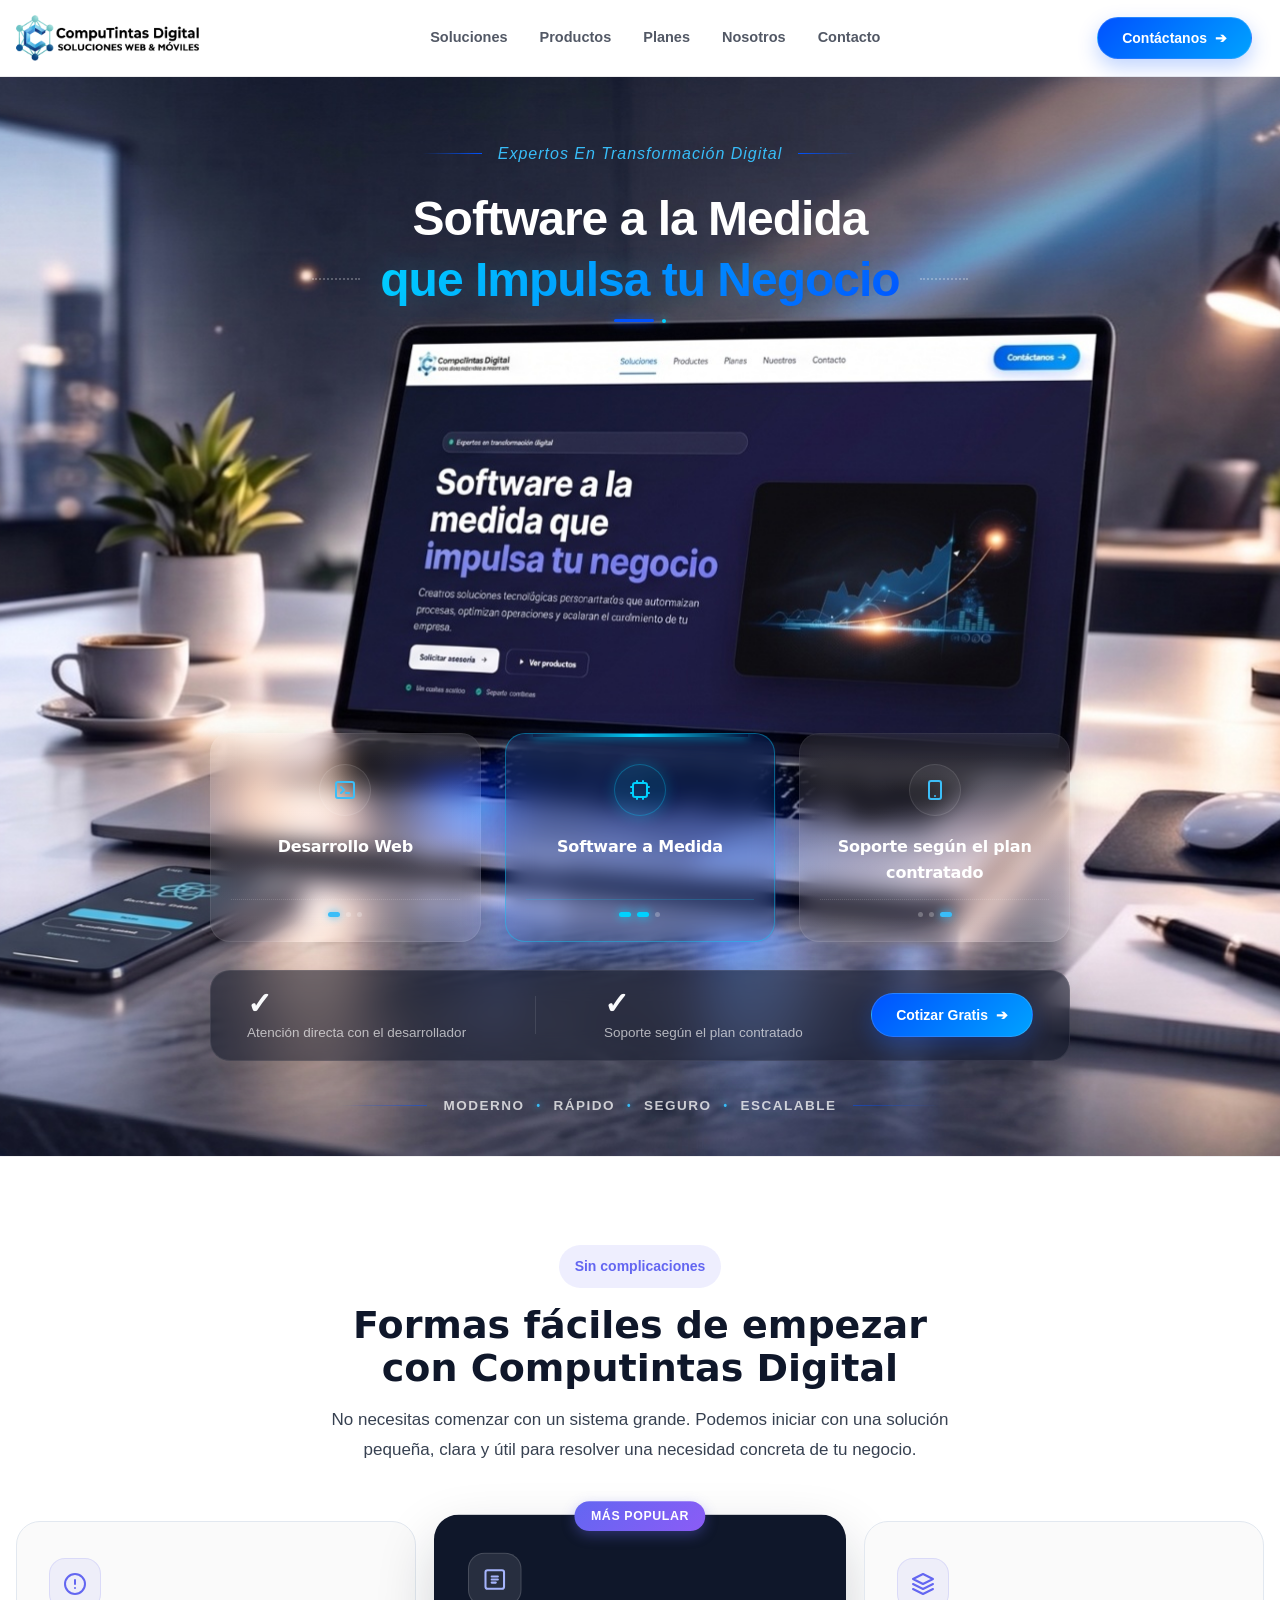
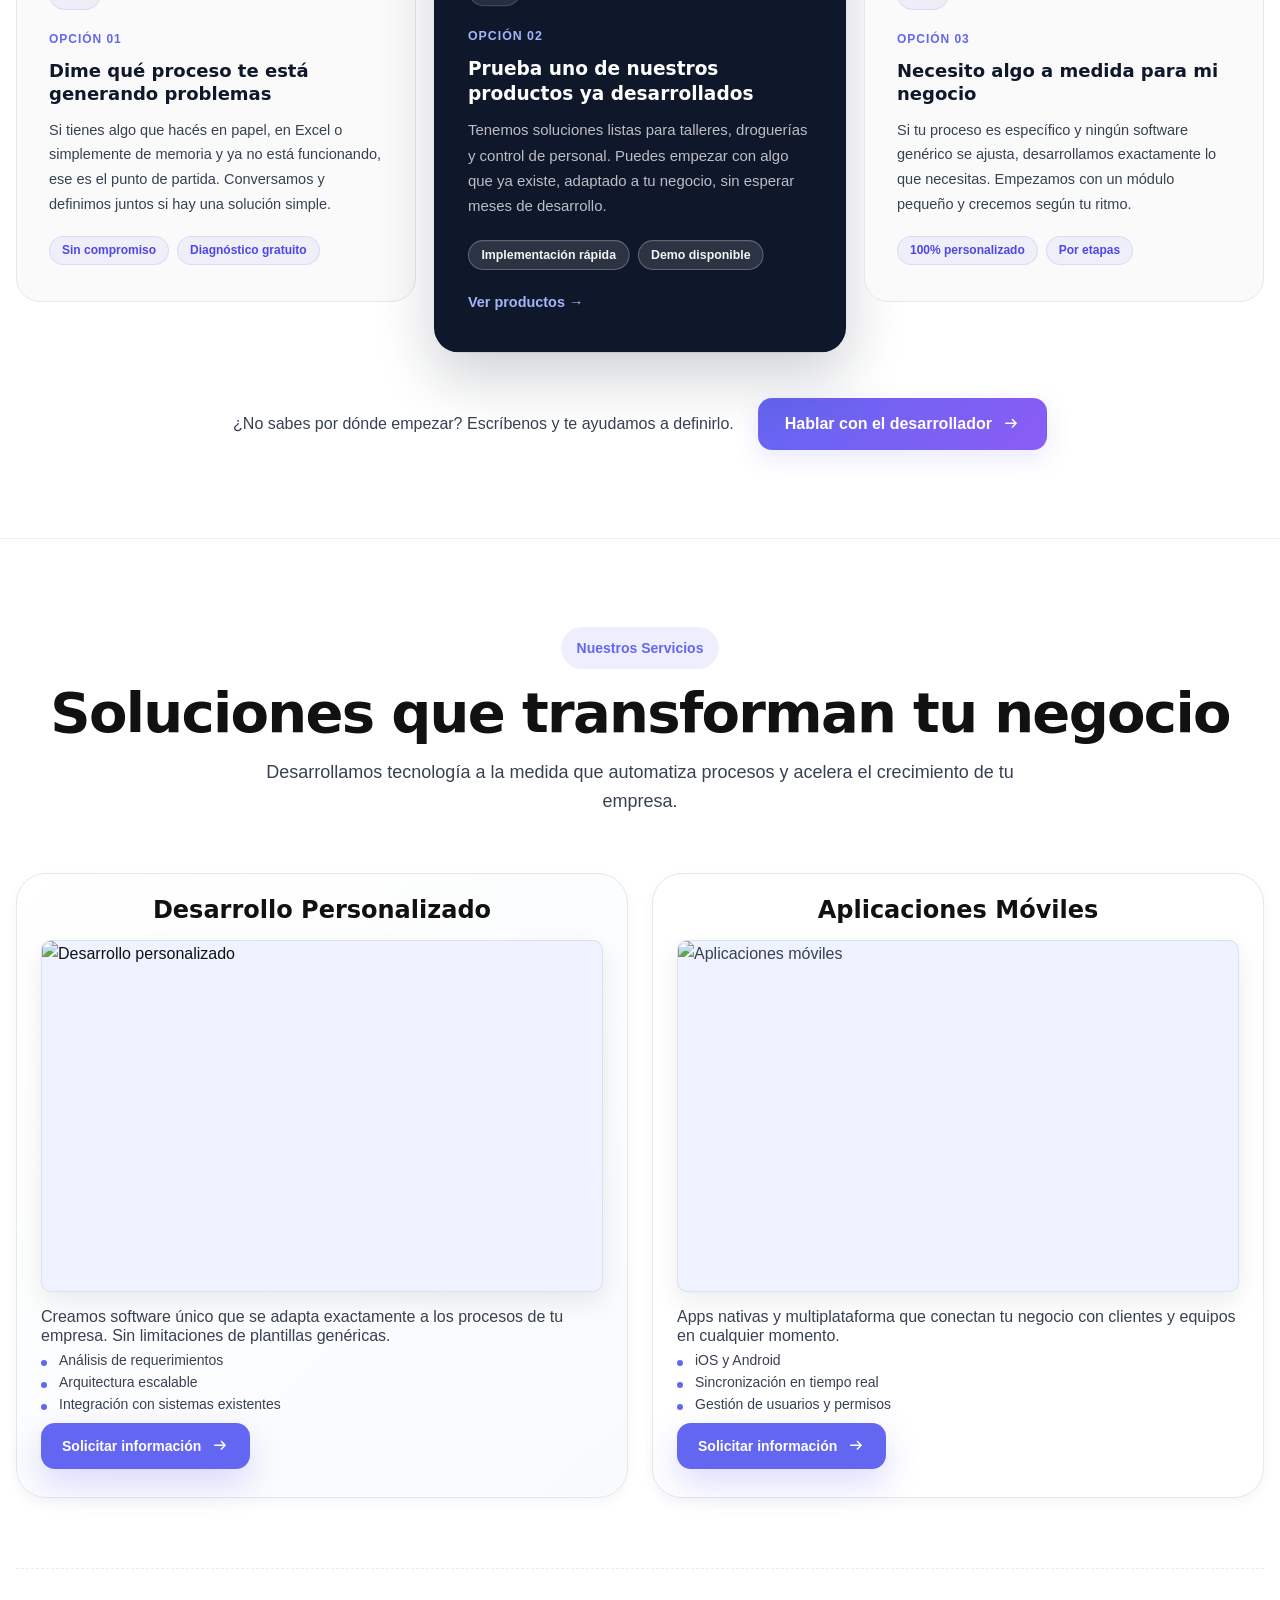
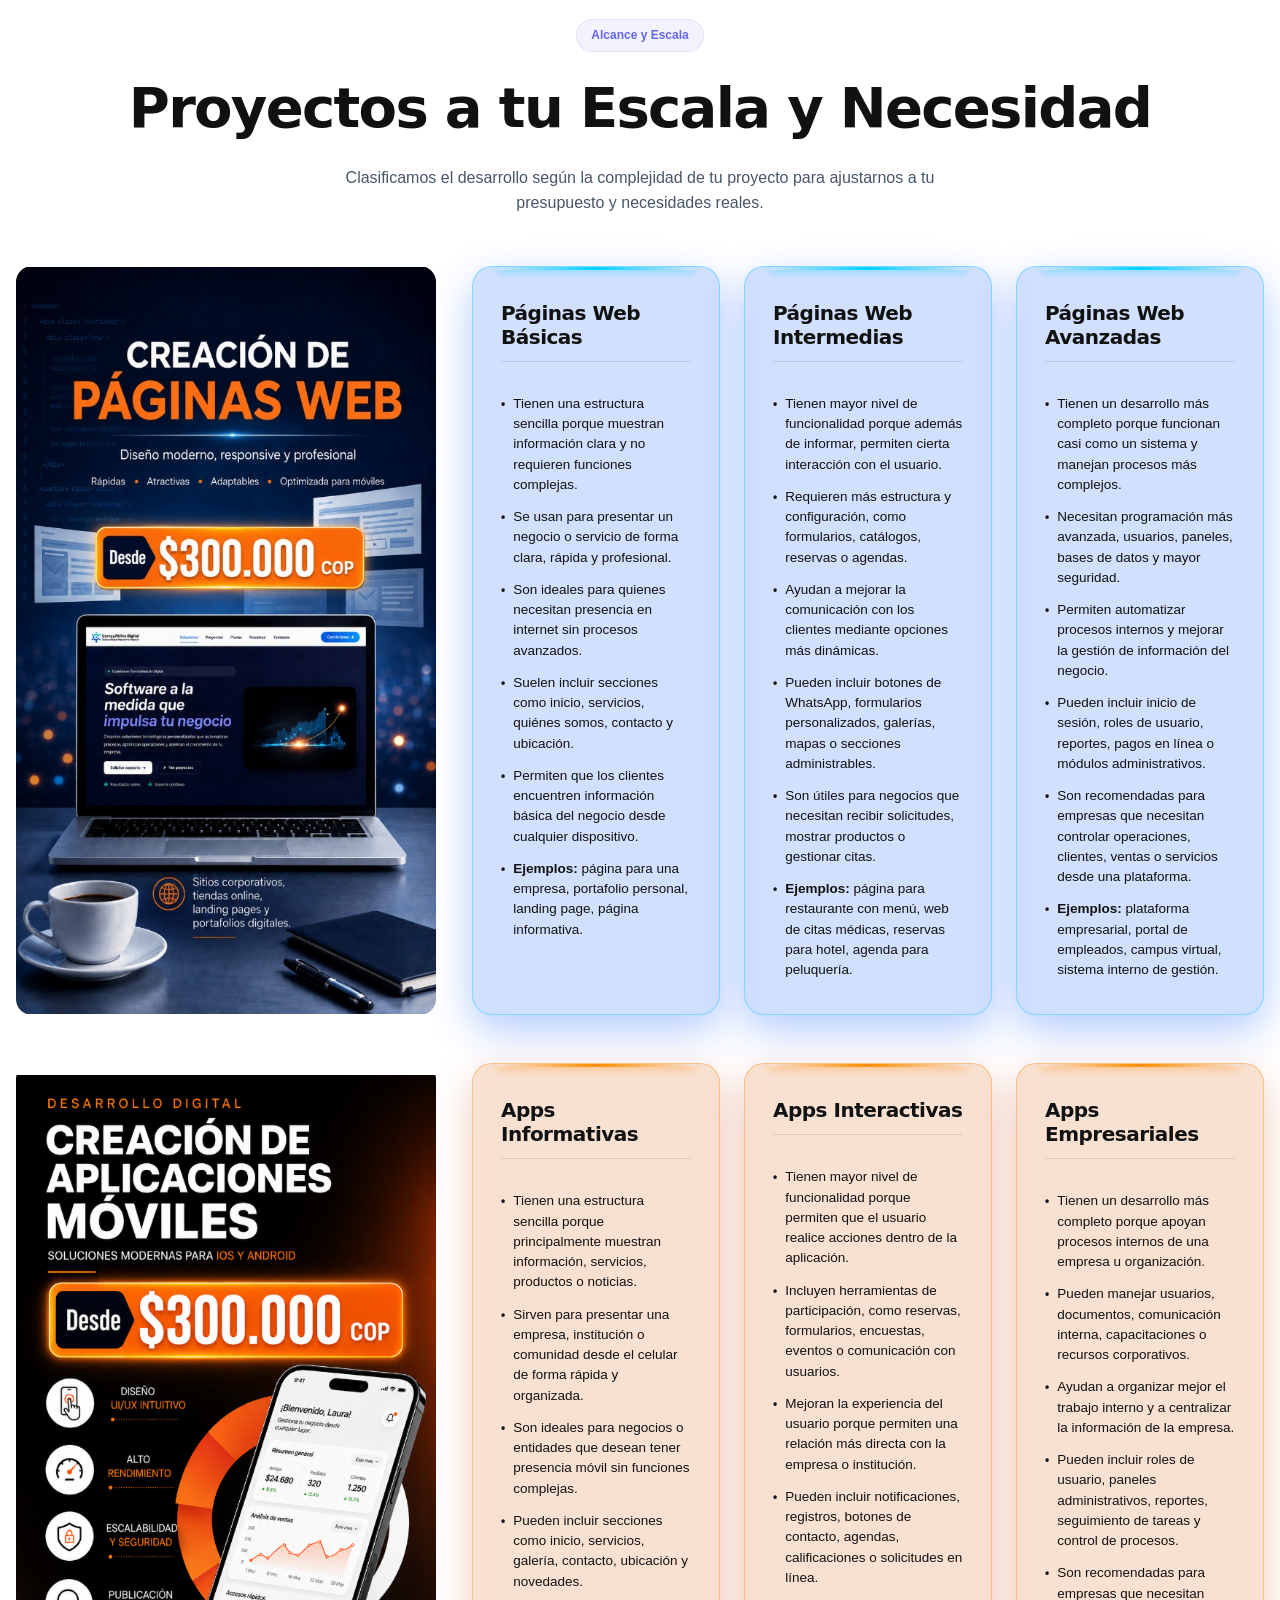
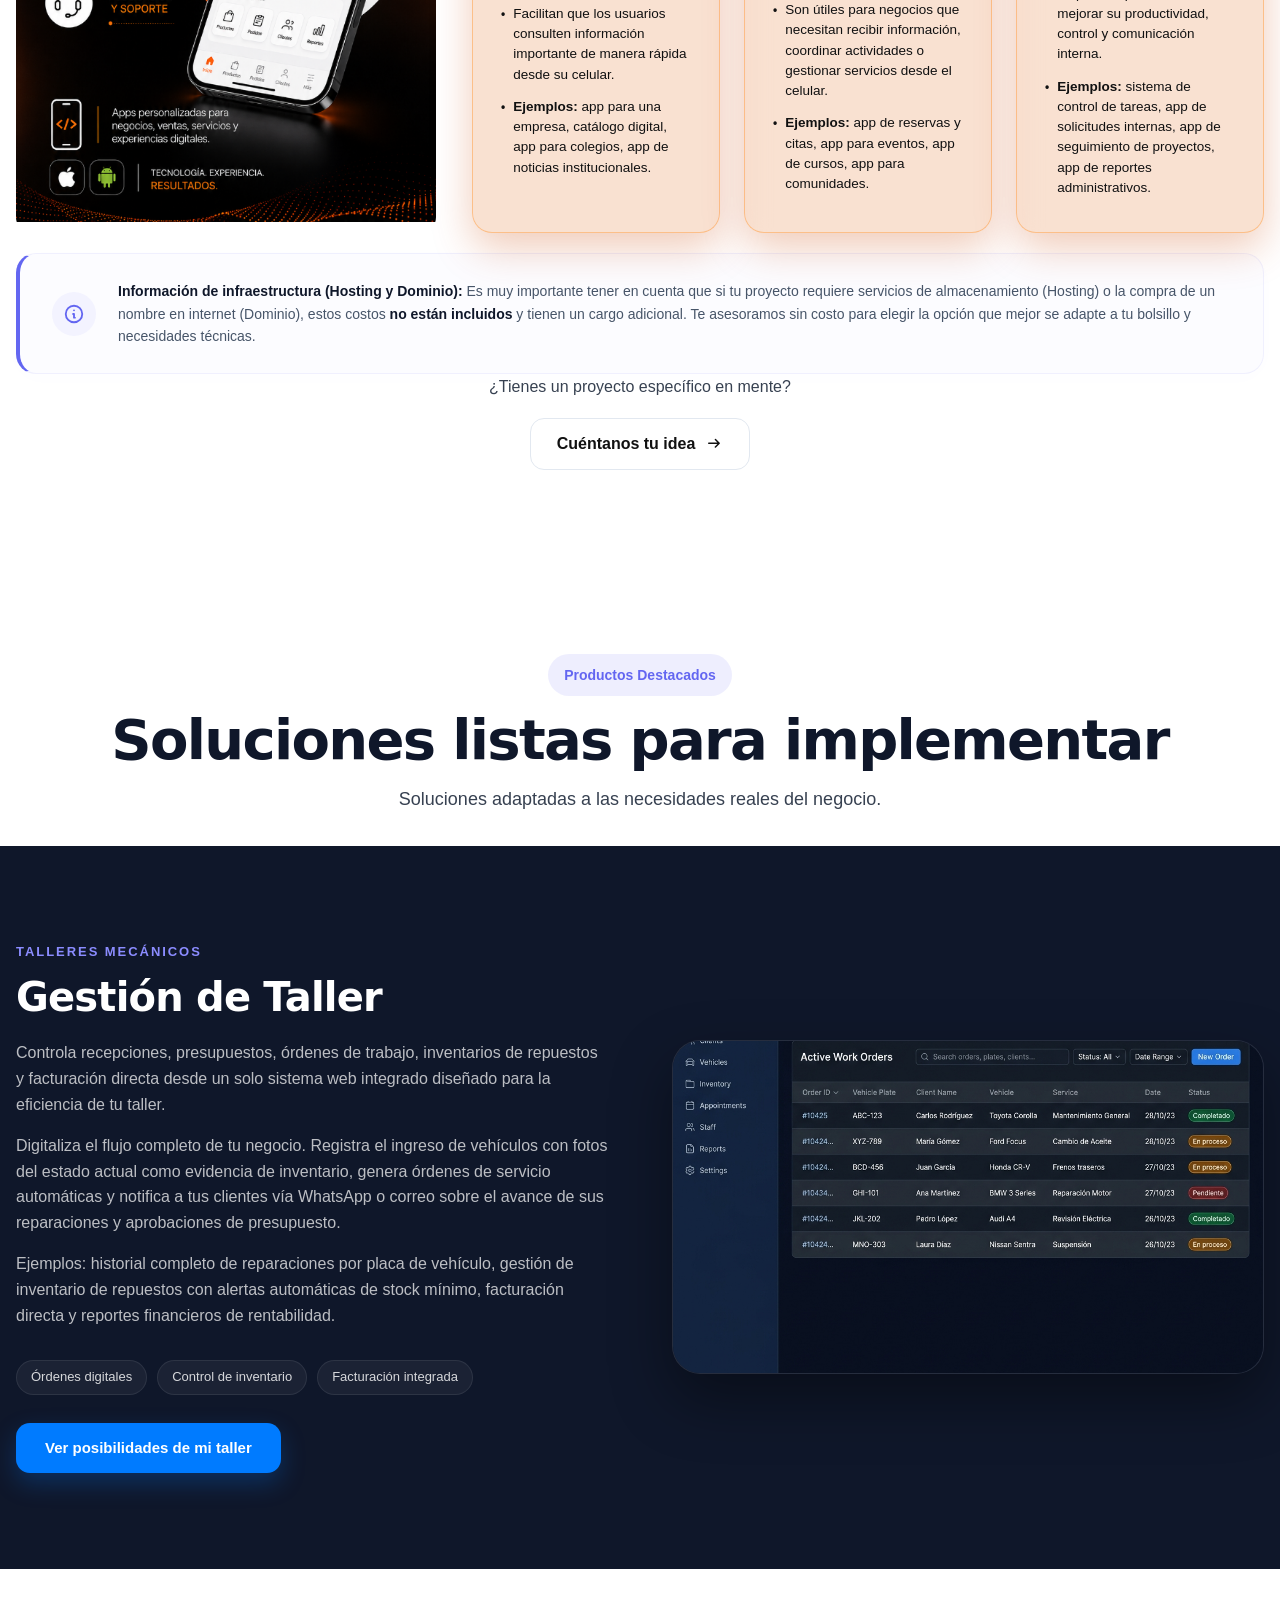
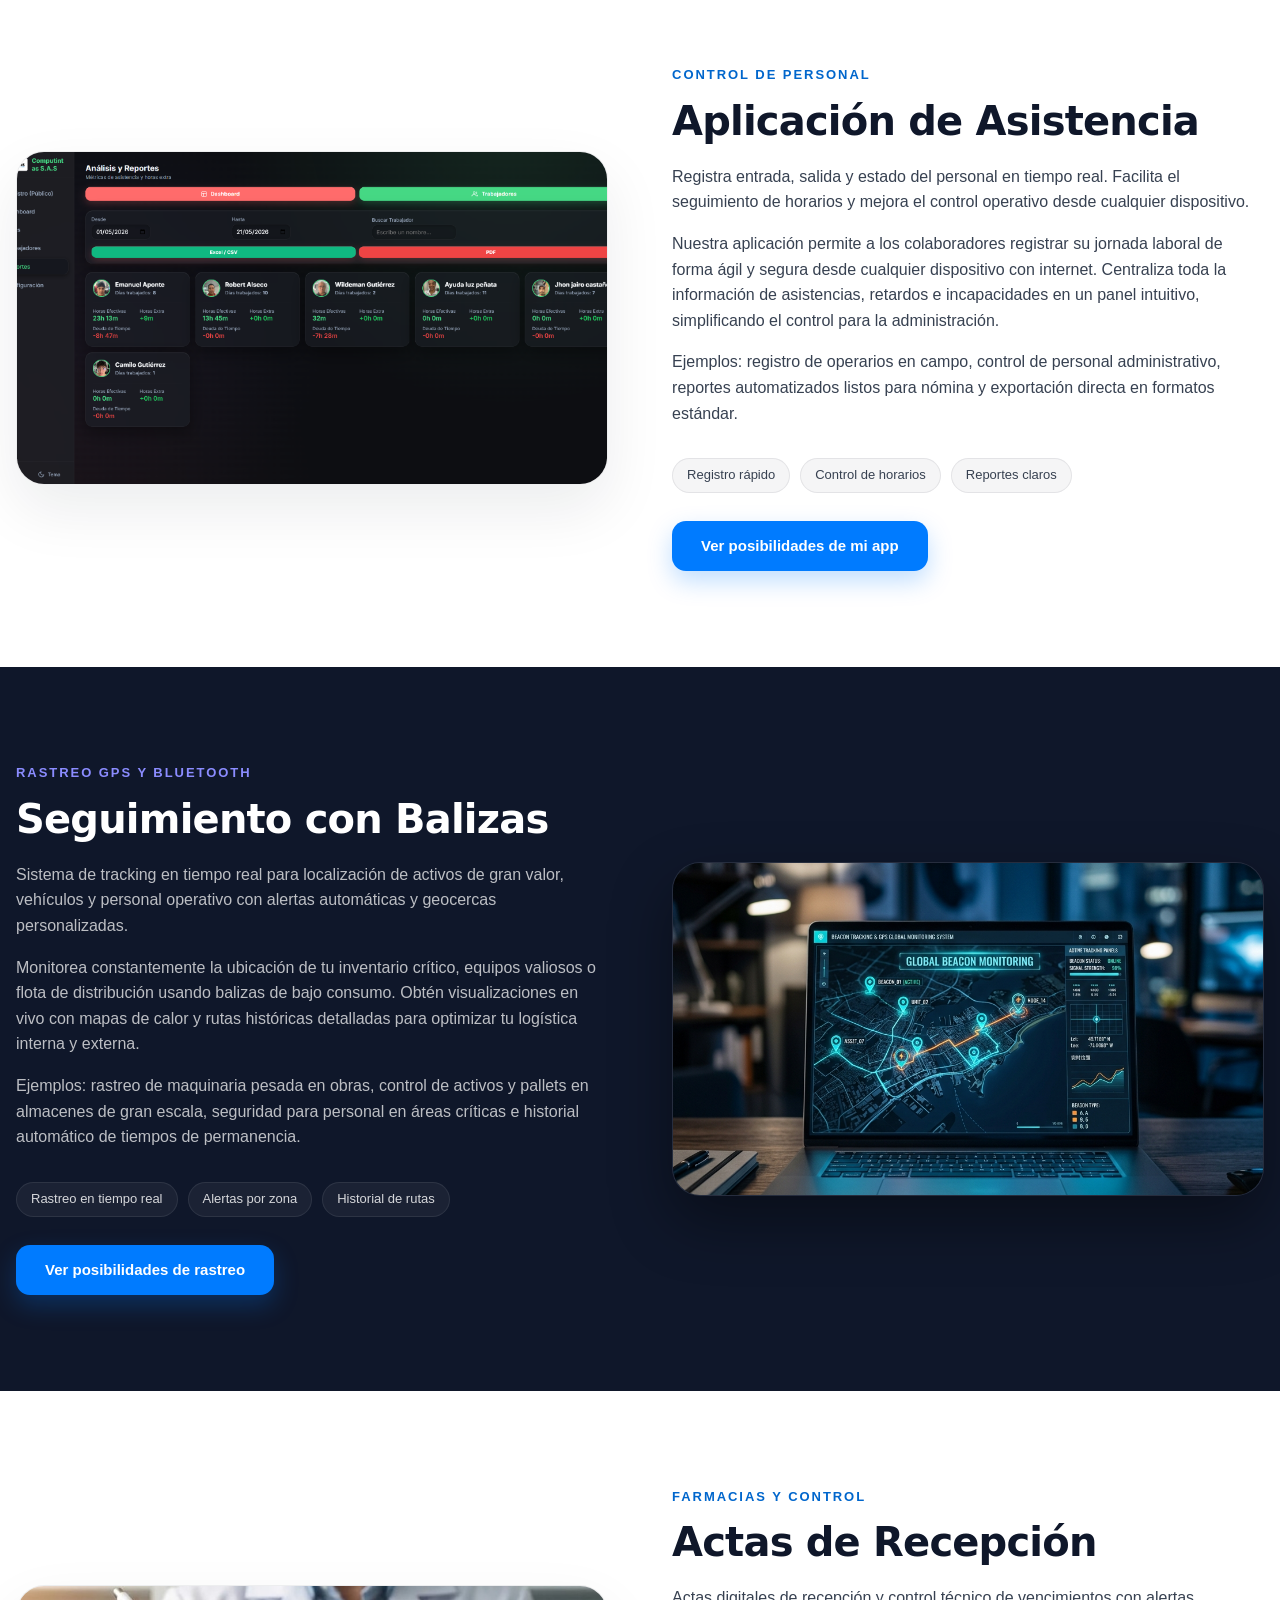
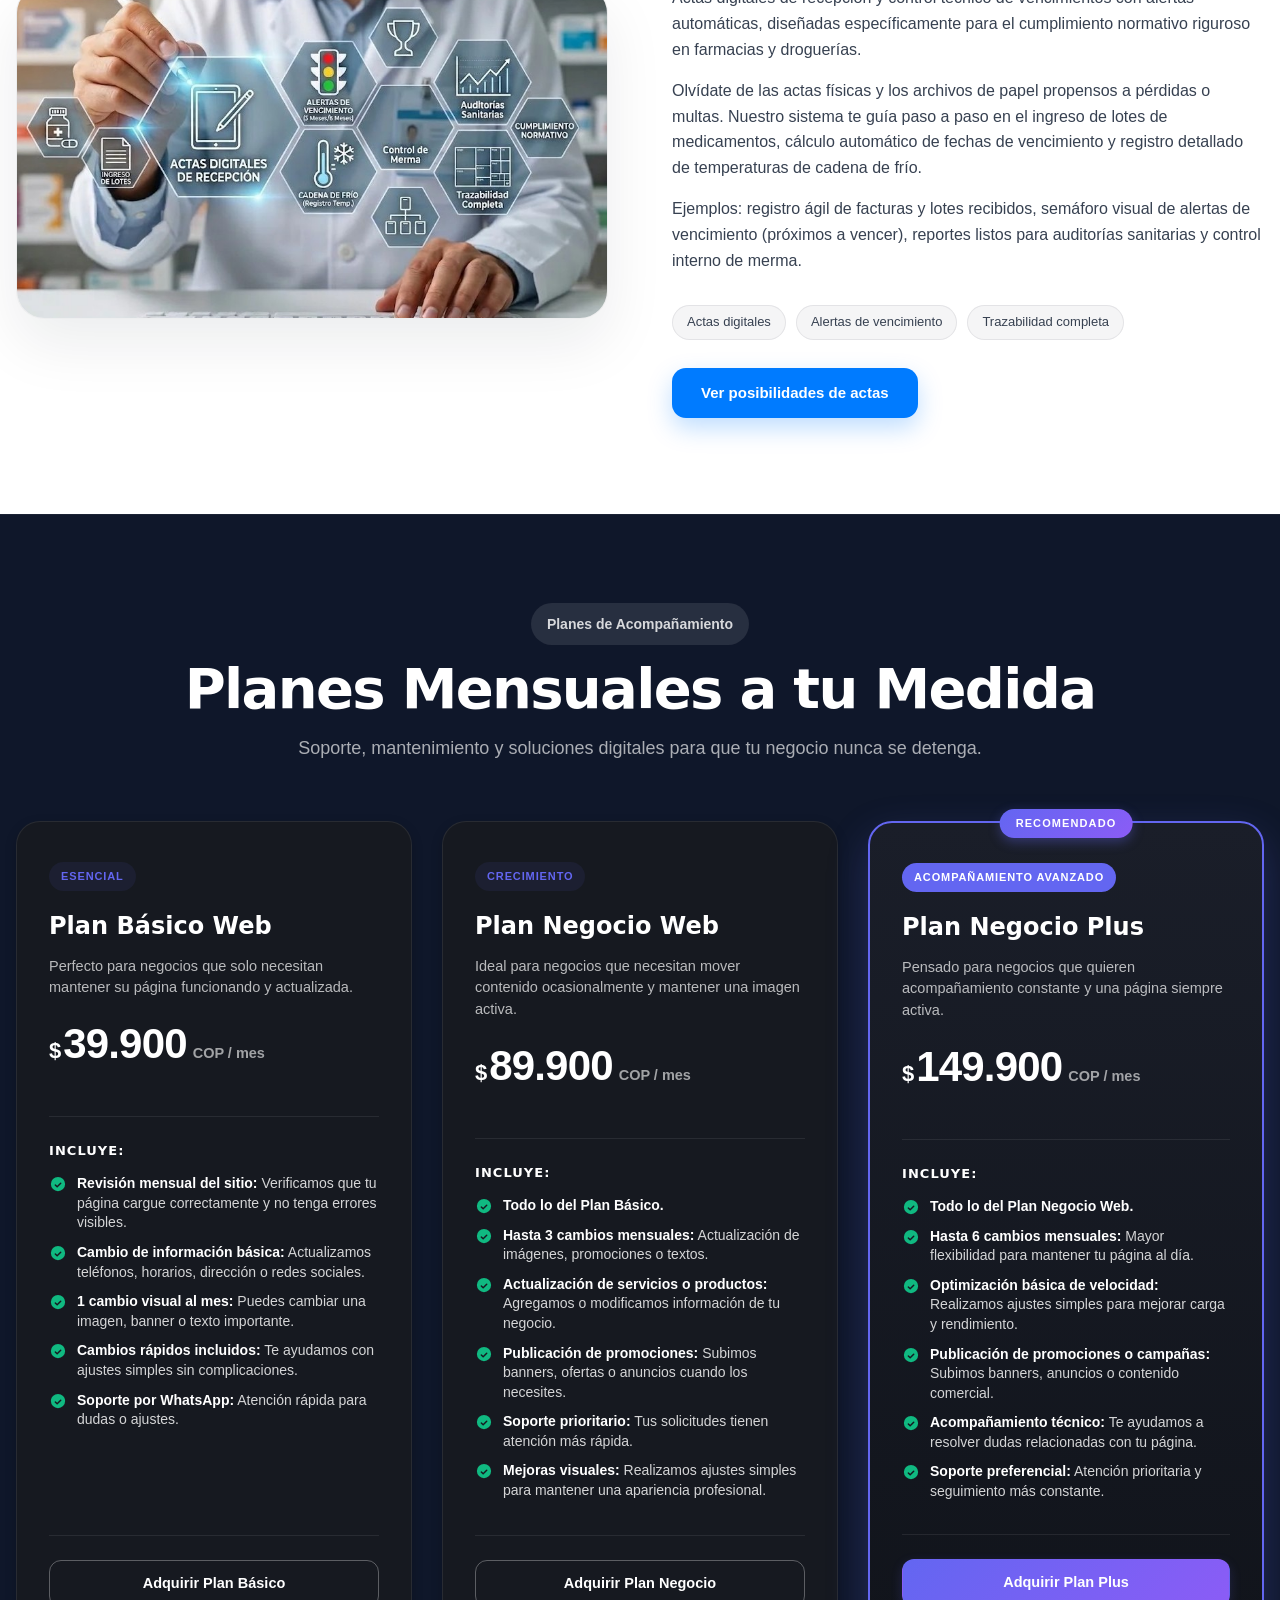
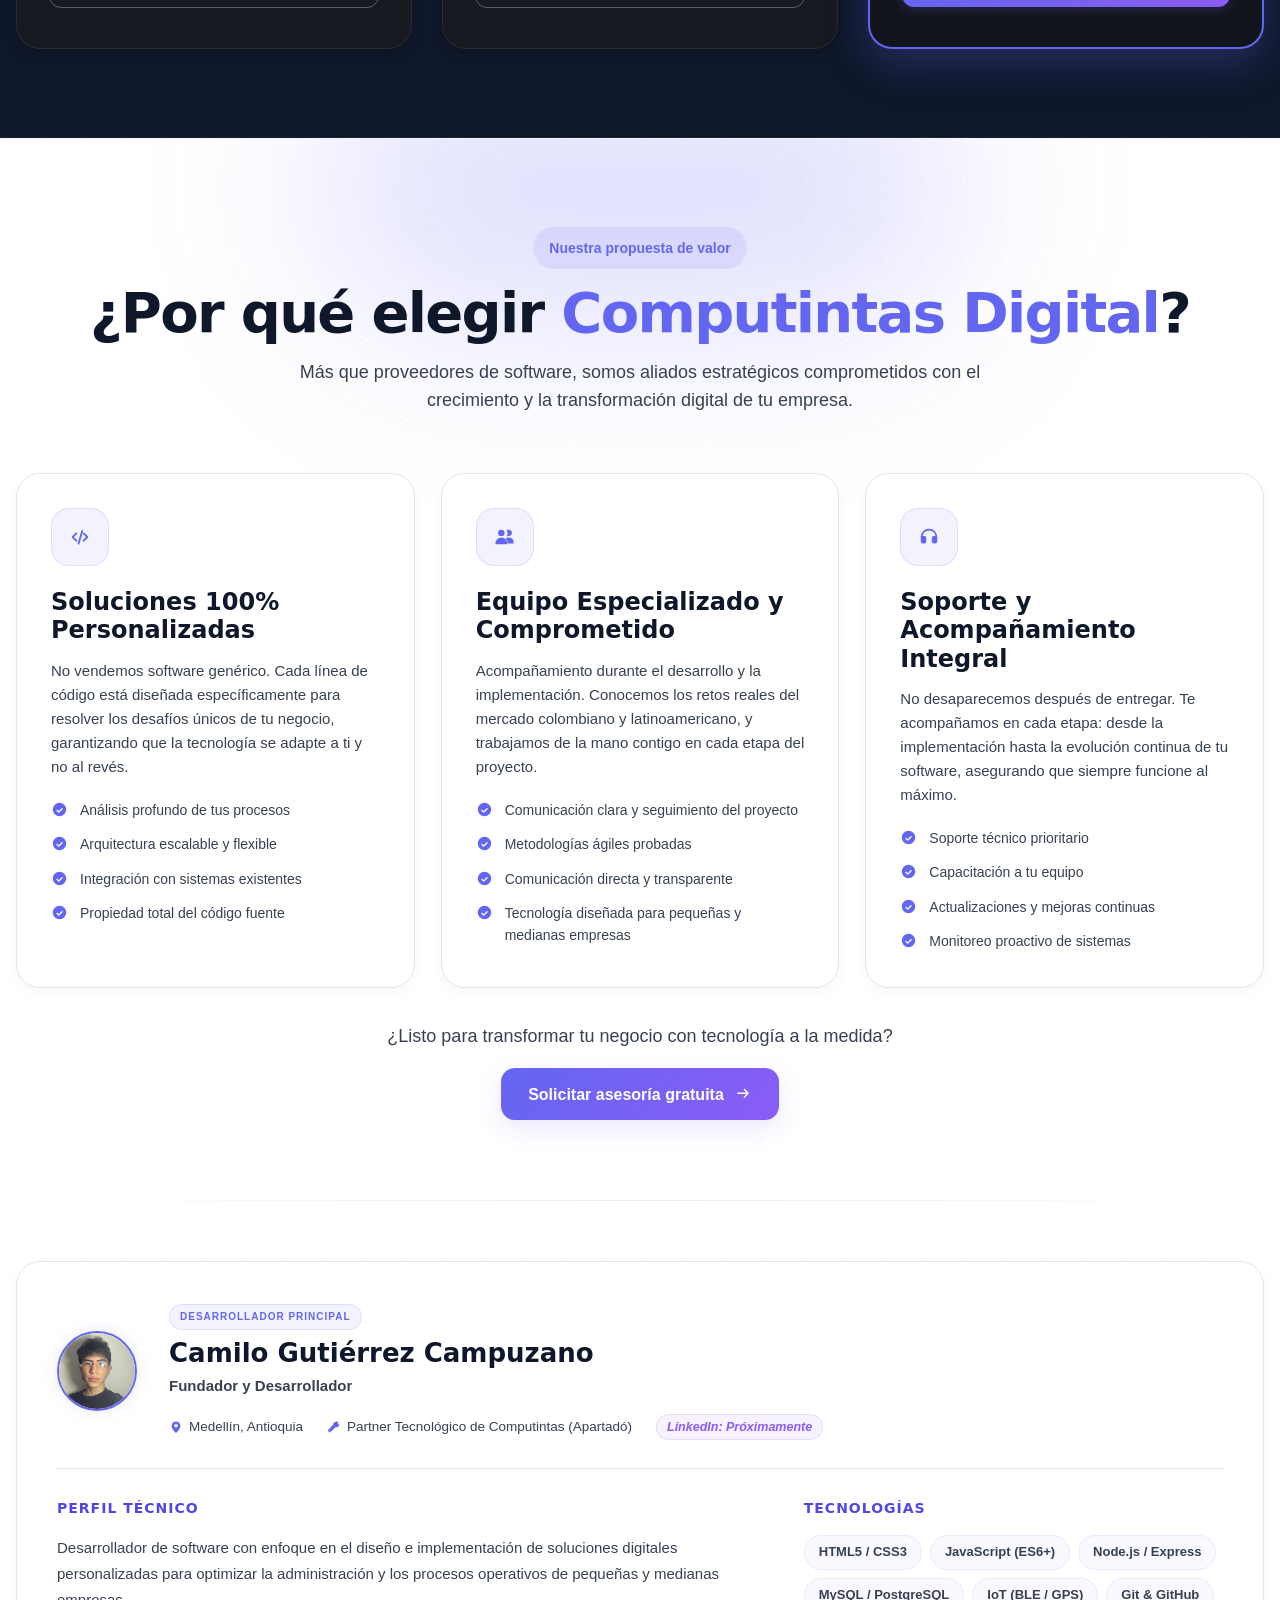
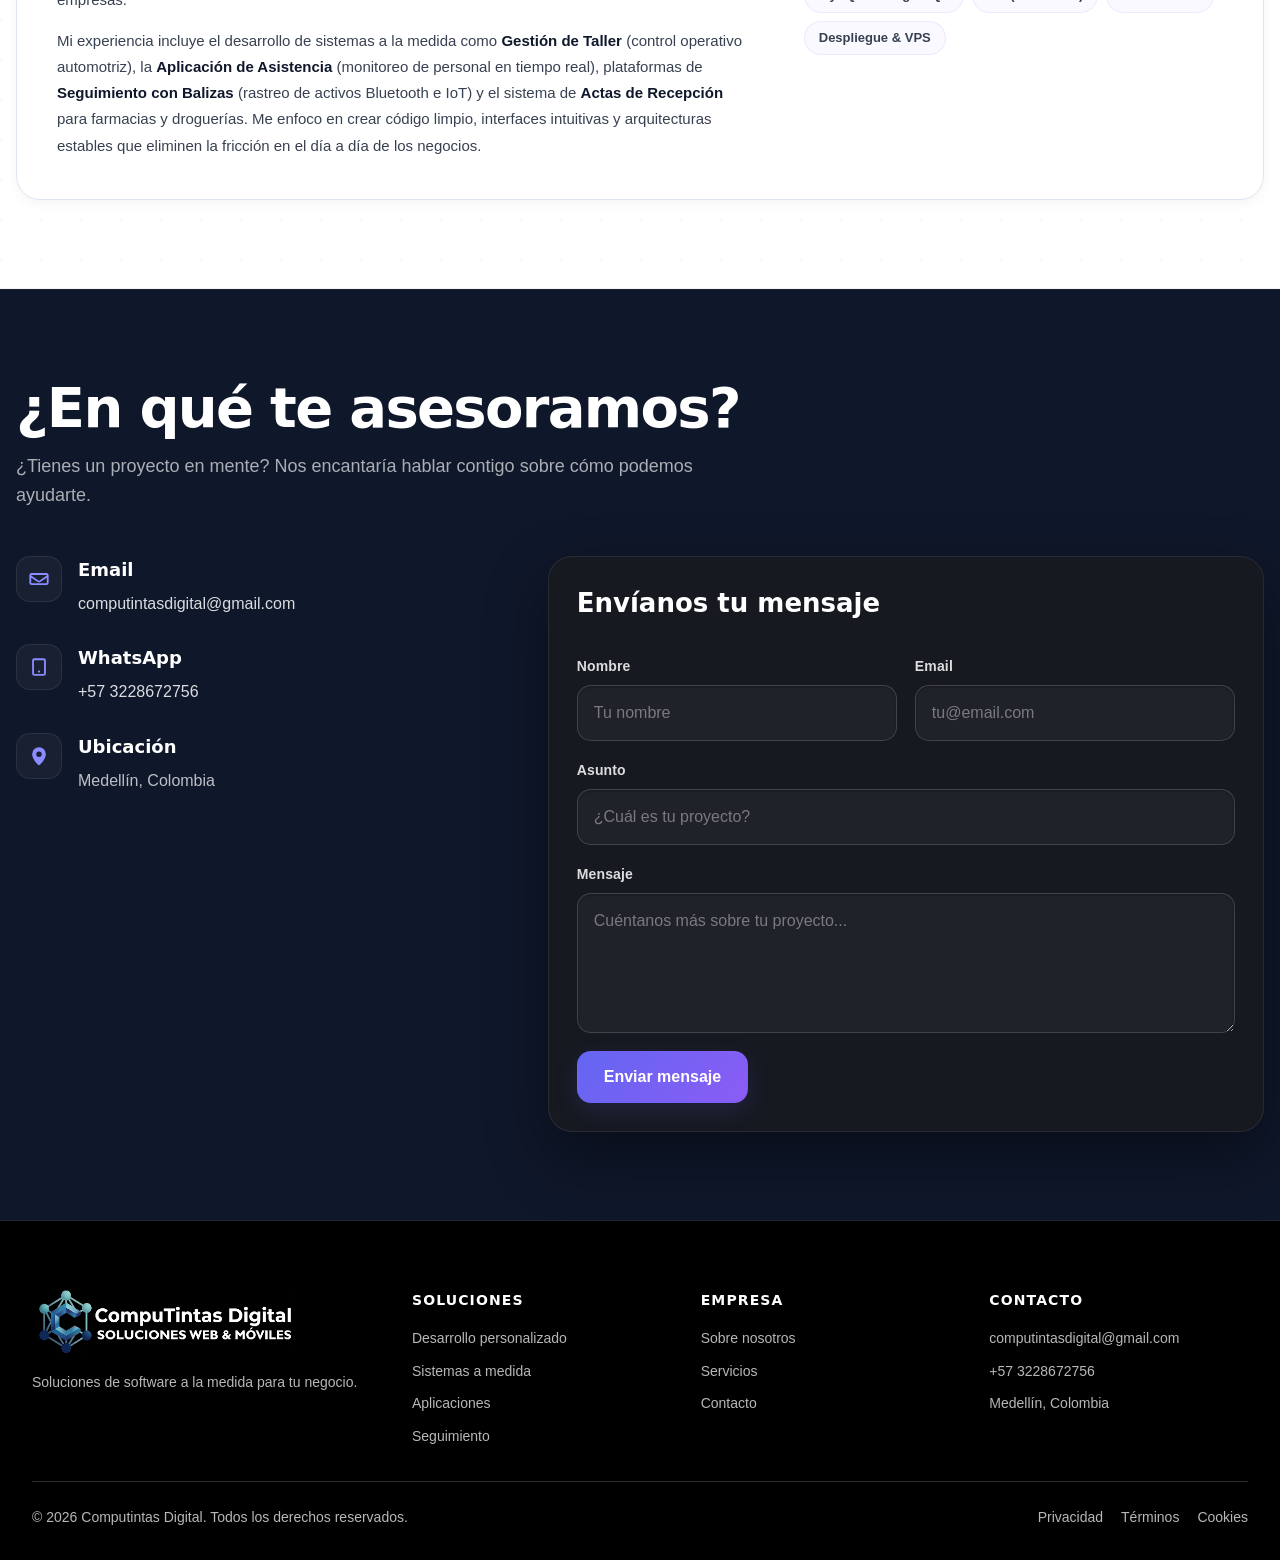
==== index.html @ 61a0969a "fix: forzar color parrafo tarjeta destacada rgba(255,255,255,0.72) con !important" ====
<!DOCTYPE html>

<html lang="es">
<head>
<meta charset="utf-8"/>
<meta content="width=device-width, initial-scale=1.0" name="viewport"/>
<title>Computintas Digital | Soluciones de Software a la Medida</title>
<meta content="Innovación Tecnológica y Digital. Desarrollo de software personalizado, sistemas a medida, aplicaciones móviles y soluciones empresariales." name="description"/>
<meta content="software, desarrollo, Colombia, soluciones digitales, aplicaciones" name="keywords"/>
<link href="favicon.png" rel="icon" type="image/png"/>
<link href="apple-touch-icon.png" rel="apple-touch-icon"/>
<link rel="stylesheet" href="assets/css/styles.css?v=198" />

</head>
<body>
  <!--
    Proyecto organizado para Antigravity.
    - Estilos: assets/css/styles.css
    - JavaScript: assets/js/main.js
    - Imágenes externas: ver docs/INVENTARIO-IMAGENES.md
    Nota: las imágenes principales siguen apuntando a URLs de WordPress para conservar la visualización original.
  -->
<svg style="display:none" xmlns="http://www.w3.org/2000/svg">
<symbol id="i-x-circle" viewbox="0 0 24 24">
<path d="M12 2.5A9.5 9.5 0 1 0 21.5 12A9.5 9.5 0 0 0 12 2.5Zm3.7 11.8a1 1 0 1 1-1.4 1.4L12 13.4l-2.3 2.3a1 1 0 0 1-1.4-1.4l2.3-2.3-2.3-2.3a1 1 0 0 1 1.4-1.4l2.3 2.3l2.3-2.3a1 1 0 0 1 1.4 1.4l-2.3 2.3Z" fill="currentColor"></path>
</symbol>
<symbol id="i-arrow-right" viewbox="0 0 24 24">
<path d="M13.2 5.2a1 1 0 0 1 1.4 0l5 5a1 1 0 0 1 0 1.4l-5 5a1 1 0 1 1-1.4-1.4l3.3-3.2H5a1 1 0 1 1 0-2h11.5l-3.3-3.4a1 1 0 0 1 0-1.4Z" fill="currentColor">
</path>
</symbol>
<symbol id="i-play" viewbox="0 0 24 24">
<path d="M8.5 5.6a1 1 0 0 1 1.5-.9l8 5.4a1 1 0 0 1 0 1.8l-8 5.4A1 1 0 0 1 8.5 16V5.6Z" fill="currentColor">
</path>
</symbol>
<symbol id="i-code" viewbox="0 0 24 24">
<path d="M8.7 7.3a1 1 0 0 1 0 1.4L5.4 12l3.3 3.3a1 1 0 1 1-1.4 1.4l-4-4a1 1 0 0 1 0-1.4l4-4a1 1 0 0 1 1.4 0Zm6.6 0a1 1 0 0 1 1.4 0l4 4a1 1 0 0 1 0 1.4l-4 4a1 1 0 1 1-1.4-1.4l3.3-3.3-3.3-3.3a1 1 0 0 1 0-1.4ZM14.7 4.3a1 1 0 0 1 .7 1.2l-4 14a1 1 0 0 1-1.9-.6l4-14a1 1 0 0 1 1.2-.6Z" fill="currentColor">
</path>
</symbol>
<symbol id="i-phone" viewbox="0 0 24 24">
<path d="M7 2.5h10A2.5 2.5 0 0 1 19.5 5v14A2.5 2.5 0 0 1 17 21.5H7A2.5 2.5 0 0 1 4.5 19V5A2.5 2.5 0 0 1 7 2.5Zm0 2a.5.5 0 0 0-.5.5v14c0 .3.2.5.5.5h10a.5.5 0 0 0 .5-.5V5a.5.5 0 0 0-.5-.5H7Zm5 13.75a1.25 1.25 0 1 1 0-2.5a1.25 1.25 0 0 1 0 2.5Z" fill="currentColor">
</path>
</symbol>
<symbol id="i-map" viewbox="0 0 24 24">
<path d="M12 2.5A7.5 7.5 0 0 1 19.5 10c0 5.2-6 11.1-6.3 11.4a1.7 1.7 0 0 1-2.4 0C10.5 21.1 4.5 15.2 4.5 10A7.5 7.5 0 0 1 12 2.5Zm0 10.5A3 3 0 1 0 12 7a3 3 0 0 0 0 6Z" fill="currentColor">
</path>
</symbol>
<symbol id="i-file" viewbox="0 0 24 24">
<path d="M8 2.5h6.2a2 2 0 0 1 1.4.6l4.3 4.3a2 2 0 0 1 .6 1.4V19A2.5 2.5 0 0 1 18 21.5H8A2.5 2.5 0 0 1 5.5 19V5A2.5 2.5 0 0 1 8 2.5Zm0 2a.5.5 0 0 0-.5.5V19c0 .3.2.5.5.5h10a.5.5 0 0 0 .5-.5V9h-3A2.5 2.5 0 0 1 13 6.5v-2H8Zm7 1.4v.6c0 .3.2.5.5.5h.6L15 5.9Zm2.2 6.4a1 1 0 0 1 0 1.4l-3.7 3.7a1 1 0 0 1-1.4 0l-2-2a1 1 0 0 1 1.4-1.4l1.3 1.3l3-3a1 1 0 0 1 1.4 0Z" fill="currentColor">
</path>
</symbol>
<symbol id="i-clock" viewbox="0 0 24 24">
<path d="M12 2.5A9.5 9.5 0 1 1 2.5 12A9.5 9.5 0 0 1 12 2.5Zm0 2a7.5 7.5 0 1 0 7.5 7.5A7.5 7.5 0 0 0 12 4.5Zm1 3a1 1 0 0 1 1 1v2.9l2.2 1.3a1 1 0 1 1-1 1.8l-2.7-1.5a1 1 0 0 1-.5-.9V8.5a1 1 0 0 1 1-1Z" fill="currentColor">
</path>
</symbol>
<symbol id="i-wrench" viewbox="0 0 24 24">
<path d="M21 7.5a5 5 0 0 1-6.5 4.8l-7.8 7.8a2.8 2.8 0 0 1-4-4l7.8-7.8A5 5 0 0 1 16.5 3a3.8 3.8 0 0 0-4.1 4.7l-1.7 1.7A5.8 5.8 0 0 1 20.2 4l-1.9 2 2.7 2.7l2-1.9c.1.2.1.4.1.7Zm-16 10.7a.8.8 0 1 0 1.1 1.1a.8.8 0 0 0-1.1-1.1Z" fill="currentColor">
</path>
</symbol>
<symbol id="i-users" viewbox="0 0 24 24">
<path d="M16 11a3.5 3.5 0 1 0-2.3-6.1a5 5 0 0 1 0 6.2A3.5 3.5 0 0 0 16 11Zm-8 0a3.5 3.5 0 1 0 0-7a3.5 3.5 0 0 0 0 7Zm8.5 1.5c-1.6 0-3 .5-4.1 1.3a5.5 5.5 0 0 1 2.6 4.7v.5h5.5a1 1 0 0 0 1-1a5.5 5.5 0 0 0-5-5.5Zm-8.5 0A6.5 6.5 0 0 0 1.5 19a1 1 0 0 0 1 1h11a1 1 0 0 0 1-1A6.5 6.5 0 0 0 8 12.5Z" fill="currentColor">
</path>
</symbol>
<symbol id="i-headphones" viewbox="0 0 24 24">
<path d="M12 3a9 9 0 0 0-9 9v4.5A2.5 2.5 0 0 0 5.5 19H7a2 2 0 0 0 2-2v-4a2 2 0 0 0-2-2H5.1A7 7 0 0 1 19 11h-1.9a2 2 0 0 0-2 2v4a2 2 0 0 0 2 2h1.4a2.5 2.5 0 0 0 2.5-2.5V12a9 9 0 0 0-9-9Z" fill="currentColor">
</path>
</symbol>
<symbol id="i-mail" viewbox="0 0 24 24">
<path d="M4 5.5h16A2.5 2.5 0 0 1 22.5 8v8A2.5 2.5 0 0 1 20 18.5H4A2.5 2.5 0 0 1 1.5 16V8A2.5 2.5 0 0 1 4 5.5Zm0 2a.5.5 0 0 0-.5.5v.3l8.2 5.5a.5.5 0 0 0 .6 0l8.2-5.5V8a.5.5 0 0 0-.5-.5H4Zm16.5 3.2l-7.1 4.7a2.5 2.5 0 0 1-2.8 0l-7.1-4.7V16c0 .3.2.5.5.5h16a.5.5 0 0 0 .5-.5v-5.3Z" fill="currentColor">
</path>
</symbol>
<symbol id="i-check-circle" viewbox="0 0 24 24">
<path d="M12 2.5A9.5 9.5 0 1 0 21.5 12A9.5 9.5 0 0 0 12 2.5Zm4.3 7.8a1 1 0 0 1 0 1.4l-4.7 4.7a1 1 0 0 1-1.4 0l-2.5-2.5a1 1 0 0 1 1.4-1.4l1.8 1.8l4-4a1 1 0 0 1 1.4 0Z" fill="currentColor">
</path>
</symbol>
</svg>
<header class="site-header">
<div class="container">
<div class="header-inner">
<a aria-label="Computintas Digital" class="brand" href="#inicio">
<img alt="Computintas Digital" loading="lazy" src="assets/img/logo-computintas-header.png?v=4"/>
</a>
<nav aria-label="Principal" class="desktop-nav">
<a href="#servicios" class="active">Soluciones</a>
<a href="#productos">Productos</a>
<a href="#planes">Planes</a>
<a href="/nosotros">Nosotros</a>
<a href="/contacto">Contacto</a>
</nav>
<div class="header-actions">
<a class="btn btn-primary desktop-cta" href="#contacto">Contáctanos <span class="arrow">➔</span></a>
<button aria-controls="mobileNav" aria-expanded="false" aria-label="Abrir menú" class="menu-toggle" id="menuToggle">
<span>
</span>
</button>
</div>
</div>
<div class="mobile-nav" id="mobileNav">
<div class="mobile-links">
<a href="#servicios">Soluciones</a>
<a href="#productos">Productos</a>
<a href="#planes">Planes</a>
<a href="/nosotros">Nosotros</a>
<a href="/contacto">Contacto</a>
<a class="btn btn-primary" href="/contacto">Contáctanos <span class="arrow">➔</span></a>
</div>
</div>
</div>
</header>
<main id="inicio">
<section class="hero">
<div class="container hero-inner">
<div class="hero-grid">

<div class="hero-copy">
  <div class="hero-kicker-row">
    <span class="kicker-line"></span>
    <span class="hero-kicker">Expertos en Transformación Digital</span>
    <span class="kicker-line"></span>
  </div>

  <h1 class="hero-title">
    <span class="title-main">Software a la Medida</span>
    <div class="title-accent-row">
      <span class="accent-dots"></span>
      <span class="accent">que Impulsa tu Negocio</span>
      <span class="accent-dots"></span>
    </div>
  </h1>



  <div class="hero-divider-row">
    <span class="divider-pill"></span>
    <span class="divider-dot"></span>
  </div>
</div>

<!-- Espaciador responsivo para dejar el computador del fondo completamente despejado y visible -->
<div class="hero-laptop-spacer"></div>

<div class="hero-pillars">
  <div class="pillar-glass-card">
    <div class="pillar-icon-box">
      <svg xmlns="http://www.w3.org/2000/svg" fill="none" viewBox="0 0 24 24" stroke="currentColor" stroke-width="2" style="width: 24px; height: 24px; display: block;">
        <path stroke-linecap="round" stroke-linejoin="round" d="M8 9l3 3-3 3m5 0h3M5 20h14a2 2 0 002-2V6a2 2 0 00-2-2H5a2 2 0 00-2 2v12a2 2 0 002 2z" />
      </svg>
    </div>
    <h3>Desarrollo Web</h3>
    <div class="pillar-dots"><span class="dot active"></span><span class="dot"></span><span class="dot"></span></div>
  </div>
  
  <div class="pillar-glass-card featured">
    <div class="pillar-icon-box">
      <svg xmlns="http://www.w3.org/2000/svg" fill="none" viewBox="0 0 24 24" stroke="currentColor" stroke-width="2" style="width: 24px; height: 24px; display: block;">
        <path stroke-linecap="round" stroke-linejoin="round" d="M9 3v2m6-2v2M9 19v2m6-2v2M5 9H3m2 6H3m18-6h-2m2 6h-2M7 5h10a2 2 0 012 2v10a2 2 0 01-2 2H7a2 2 0 01-2-2V7a2 2 0 012-2z" />
      </svg>
    </div>
    <h3>Software a Medida</h3>
    <div class="pillar-dots"><span class="dot active"></span><span class="dot active"></span><span class="dot"></span></div>
  </div>
  

  <div class="pillar-glass-card">
    <div class="pillar-icon-box">
      <svg xmlns="http://www.w3.org/2000/svg" fill="none" viewBox="0 0 24 24" stroke="currentColor" stroke-width="2" style="width: 24px; height: 24px; display: block;">
        <path stroke-linecap="round" stroke-linejoin="round" d="M12 18h.01M8 21h8a2 2 0 002-2V5a2 2 0 00-2-2H8a2 2 0 00-2 2v14a2 2 0 002 2z" />
      </svg>
    </div>
    <h3>Soporte según el plan contratado</h3>
    <div class="pillar-dots"><span class="dot"></span><span class="dot"></span><span class="dot active"></span></div>
  </div>
</div>

<div class="hero-unified-strip">

  <div class="strip-item">
    <div class="strip-value">✓</div>
    <div class="strip-label">Atención directa con el desarrollador</div>
  </div>
  <div class="strip-divider"></div>
  <div class="strip-item">
    <div class="strip-value">✓</div>
    <div class="strip-label">Soporte según el plan contratado</div>
  </div>
  <div class="strip-action">
    <a href="#contacto" class="btn btn-primary strip-btn">
      Cotizar Gratis <span class="arrow">➔</span>
    </a>
  </div>
</div>

<div class="hero-tagline-row">
  <span class="tagline-line"></span>
  <div class="tagline-content">
    <span>Moderno</span>
    <span class="bullet">•</span>
    <span>Rápido</span>
    <span class="bullet">•</span>
    <span>Seguro</span>
    <span class="bullet">•</span>
    <span>Escalable</span>
  </div>
  <span class="tagline-line"></span>
</div>
</div>
</section>
<!-- ========================================================
     SECCIÓN: Formas fáciles de empezar
     ======================================================== -->
<section class="easy-start-section">
  <div class="container">
    <div class="easy-start-header">
      <span class="badge badge-primary">Sin complicaciones</span>
      <h2>Formas fáciles de empezar con Computintas Digital</h2>
      <p>No necesitas comenzar con un sistema grande. Podemos iniciar con una solución pequeña, clara y útil para resolver una necesidad concreta de tu negocio.</p>
    </div>
    <div class="easy-start-grid">

      <!-- Opción 1 -->
      <div class="easy-card">
        <div class="easy-card-icon">
          <svg xmlns="http://www.w3.org/2000/svg" viewBox="0 0 24 24" fill="none" stroke="currentColor" stroke-width="2" stroke-linecap="round" stroke-linejoin="round"><circle cx="12" cy="12" r="10"/><line x1="12" y1="8" x2="12" y2="12"/><line x1="12" y1="16" x2="12.01" y2="16"/></svg>
        </div>
        <div class="easy-card-step">Opción 01</div>
        <h3>Dime qué proceso te está generando problemas</h3>
        <p>Si tienes algo que hacés en papel, en Excel o simplemente de memoria y ya no está funcionando, ese es el punto de partida. Conversamos y definimos juntos si hay una solución simple.</p>
        <div class="easy-card-tags">
          <span>Sin compromiso</span>
          <span>Diagnóstico gratuito</span>
        </div>
      </div>

      <!-- Opción 2 -->
      <div class="easy-card easy-card--featured">
        <div class="easy-card-featured-label">Más popular</div>
        <div class="easy-card-icon">
          <svg xmlns="http://www.w3.org/2000/svg" viewBox="0 0 24 24" fill="none" stroke="currentColor" stroke-width="2" stroke-linecap="round" stroke-linejoin="round"><rect x="3" y="3" width="18" height="18" rx="2"/><path d="M9 9h6M9 12h6M9 15h4"/></svg>
        </div>
        <div class="easy-card-step">Opción 02</div>
        <h3>Prueba uno de nuestros productos ya desarrollados</h3>
        <p>Tenemos soluciones listas para talleres, droguerías y control de personal. Puedes empezar con algo que ya existe, adaptado a tu negocio, sin esperar meses de desarrollo.</p>
        <div class="easy-card-tags">
          <span>Implementación rápida</span>
          <span>Demo disponible</span>
        </div>
        <a class="easy-card-cta" href="#productos">Ver productos →</a>
      </div>

      <!-- Opción 3 -->
      <div class="easy-card">
        <div class="easy-card-icon">
          <svg xmlns="http://www.w3.org/2000/svg" viewBox="0 0 24 24" fill="none" stroke="currentColor" stroke-width="2" stroke-linecap="round" stroke-linejoin="round"><path d="M12 2L2 7l10 5 10-5-10-5z"/><path d="M2 17l10 5 10-5"/><path d="M2 12l10 5 10-5"/></svg>
        </div>
        <div class="easy-card-step">Opción 03</div>
        <h3>Necesito algo a medida para mi negocio</h3>
        <p>Si tu proceso es específico y ningún software genérico se ajusta, desarrollamos exactamente lo que necesitas. Empezamos con un módulo pequeño y crecemos según tu ritmo.</p>
        <div class="easy-card-tags">
          <span>100% personalizado</span>
          <span>Por etapas</span>
        </div>
      </div>

    </div>
    <div class="easy-start-footer">
      <p>¿No sabes por dónde empezar? Escríbenos y te ayudamos a definirlo.</p>
      <a class="btn btn-primary" href="#contacto">
        Hablar con el desarrollador
        <svg xmlns="http://www.w3.org/2000/svg" width="18" height="18" viewBox="0 0 24 24" fill="currentColor"><path d="M13.2 5.2a1 1 0 0 1 1.4 0l5 5a1 1 0 0 1 0 1.4l-5 5a1 1 0 1 1-1.4-1.4l3.3-3.2H5a1 1 0 1 1 0-2h11.5l-3.3-3.4a1 1 0 0 1 0-1.4Z"/></svg>
      </a>
    </div>
  </div>
</section>

<section id="servicios">
<div class="section">
<div class="container">
<div class="section-header">
<span class="badge badge-primary">Nuestros Servicios</span>
<h2>Soluciones que transforman tu negocio</h2>
<p>Desarrollamos tecnología a la medida que automatiza procesos y acelera el crecimiento de tu empresa.</p>
</div>
<div class="services-grid">
<article class="service-card highlight">
<h3>Desarrollo Personalizado</h3>
<div class="service-media">
<img alt="Desarrollo personalizado" loading="lazy" src="http://computintasdigital.com/wp-content/uploads/2026/04/desarrollo-personalizado-e1776188999948.jpg"/>
</div>
<div class="service-body">
<p>Creamos software único que se adapta exactamente a los procesos de tu empresa. Sin limitaciones de plantillas genéricas.</p>
<ul class="feature-list">
<li>
<span class="feature-dot">
</span> Análisis de requerimientos</li>
<li>
<span class="feature-dot">
</span> Arquitectura escalable</li>
<li>
<span class="feature-dot">
</span> Integración con sistemas existentes</li>
</ul>
</div>
<a class="service-link arrow-link" href="#contacto">
                Solicitar información
                <svg aria-hidden="true" class="icon">
<use href="#i-arrow-right">
</use>
</svg>
</a>
</article>
<article class="service-card">
<h3>Aplicaciones Móviles</h3>
<div class="service-media">
<img alt="Aplicaciones móviles" loading="lazy" src="http://computintasdigital.com/wp-content/uploads/2026/04/desarrollo-apps.png"/>
</div>
<div class="service-body">
<p>Apps nativas y multiplataforma que conectan tu negocio con clientes y equipos en cualquier momento.</p>
<ul class="feature-list">
<li>
<span class="feature-dot">
</span> iOS y Android</li>
<li>
<span class="feature-dot">
</span> Sincronización en tiempo real</li>
<li>
<span class="feature-dot">
</span> Gestión de usuarios y permisos</li>
</ul>
</div>
<a class="service-link arrow-link" href="#contacto">
                Solicitar información
                <svg aria-hidden="true" class="icon">
<use href="#i-arrow-right">
</use>
</svg>
</a>
</article>
</div>

<!-- Opciones de Creación y Complejidad -->
<div class="creations-wrapper">
  <div class="creations-header">
    <span class="badge badge-primary-subtle">Alcance y Escala</span>
    <h3>Proyectos a tu Escala y Necesidad</h3>
    <p>Clasificamos el desarrollo según la complejidad de tu proyecto para ajustarnos a tu presupuesto y necesidades reales.</p>
  </div>
  
  <div class="creations-container">
    
    <!-- Fila 1: Creación de Páginas Web -->
    <div class="creation-row">
      <div class="creation-row-body">
        <!-- Tarjeta Destacada (Izquierda) -->
        <div class="creation-highlight-card">
          <div class="highlight-image-container">
            <img src="assets/img/web_creation.jpg?v=5" alt="Creación de Páginas Web" loading="lazy" />
          </div>
        </div>
        
        <!-- Grid de 3 Categorías (Derecha) -->
        <div class="creation-details-grid">
          
          <!-- Tarjeta 1: Páginas Web Básicas (Verde) -->
          <div class="creation-detail-card">
            <div class="detail-card-header">
              <span class="dot-indicator simple"></span>
              <h5>Páginas Web Básicas</h5>
            </div>
            <ul class="example-list">
              <li><span class="bullet">•</span> <span>Tienen una estructura sencilla porque muestran información clara y no requieren funciones complejas.</span></li>
              <li><span class="bullet">•</span> <span>Se usan para presentar un negocio o servicio de forma clara, rápida y profesional.</span></li>
              <li><span class="bullet">•</span> <span>Son ideales para quienes necesitan presencia en internet sin procesos avanzados.</span></li>
              <li><span class="bullet">•</span> <span>Suelen incluir secciones como inicio, servicios, quiénes somos, contacto y ubicación.</span></li>
              <li><span class="bullet">•</span> <span>Permiten que los clientes encuentren información básica del negocio desde cualquier dispositivo.</span></li>
              <li><span class="bullet">•</span> <span><strong>Ejemplos:</strong> página para una empresa, portafolio personal, landing page, página informativa.</span></li>
            </ul>
          </div>
          
          <!-- Tarjeta 2: Páginas Web Intermedias (Naranja) -->
          <div class="creation-detail-card">
            <div class="detail-card-header">
              <span class="dot-indicator medium"></span>
              <h5>Páginas Web Intermedias</h5>
            </div>
            <ul class="example-list">
              <li><span class="bullet">•</span> <span>Tienen mayor nivel de funcionalidad porque además de informar, permiten cierta interacción con el usuario.</span></li>
              <li><span class="bullet">•</span> <span>Requieren más estructura y configuración, como formularios, catálogos, reservas o agendas.</span></li>
              <li><span class="bullet">•</span> <span>Ayudan a mejorar la comunicación con los clientes mediante opciones más dinámicas.</span></li>
              <li><span class="bullet">•</span> <span>Pueden incluir botones de WhatsApp, formularios personalizados, galerías, mapas o secciones administrables.</span></li>
              <li><span class="bullet">•</span> <span>Son útiles para negocios que necesitan recibir solicitudes, mostrar productos o gestionar citas.</span></li>
              <li><span class="bullet">•</span> <span><strong>Ejemplos:</strong> página para restaurante con menú, web de citas médicas, reservas para hotel, agenda para peluquería.</span></li>
            </ul>
          </div>
          
          <!-- Tarjeta 3: Páginas Web Avanzadas (Roja) -->
          <div class="creation-detail-card">
            <div class="detail-card-header">
              <span class="dot-indicator complex"></span>
              <h5>Páginas Web Avanzadas</h5>
            </div>
            <ul class="example-list">
              <li><span class="bullet">•</span> <span>Tienen un desarrollo más completo porque funcionan casi como un sistema y manejan procesos más complejos.</span></li>
              <li><span class="bullet">•</span> <span>Necesitan programación más avanzada, usuarios, paneles, bases de datos y mayor seguridad.</span></li>
              <li><span class="bullet">•</span> <span>Permiten automatizar procesos internos y mejorar la gestión de información del negocio.</span></li>
              <li><span class="bullet">•</span> <span>Pueden incluir inicio de sesión, roles de usuario, reportes, pagos en línea o módulos administrativos.</span></li>
              <li><span class="bullet">•</span> <span>Son recomendadas para empresas que necesitan controlar operaciones, clientes, ventas o servicios desde una plataforma.</span></li>
              <li><span class="bullet">•</span> <span><strong>Ejemplos:</strong> plataforma empresarial, portal de empleados, campus virtual, sistema interno de gestión.</span></li>
            </ul>
          </div>
          
        </div>
      </div>
    </div>
    
    <!-- Fila 2: Creación de Aplicaciones Móviles -->
    <div class="creation-row">
      <div class="creation-row-body">
        <!-- Tarjeta Destacada (Izquierda) -->
        <div class="creation-highlight-card">
          <div class="highlight-image-container">
            <img src="assets/img/mobile_creation.png?v=5" alt="Creación de Aplicaciones Móviles" loading="lazy" />
          </div>
        </div>
        
        <!-- Grid de 3 Categorías (Derecha) -->
        <div class="creation-details-grid">
          
          <!-- Tarjeta 1: Apps Informativas (Verde) -->
          <div class="creation-detail-card orange">
            <div class="detail-card-header">
              <span class="dot-indicator simple"></span>
              <h5>Apps Informativas</h5>
            </div>
            <ul class="example-list">
              <li><span class="bullet">•</span> <span>Tienen una estructura sencilla porque principalmente muestran información, servicios, productos o noticias.</span></li>
              <li><span class="bullet">•</span> <span>Sirven para presentar una empresa, institución o comunidad desde el celular de forma rápida y organizada.</span></li>
              <li><span class="bullet">•</span> <span>Son ideales para negocios o entidades que desean tener presencia móvil sin funciones complejas.</span></li>
              <li><span class="bullet">•</span> <span>Pueden incluir secciones como inicio, servicios, galería, contacto, ubicación y novedades.</span></li>
              <li><span class="bullet">•</span> <span>Facilitan que los usuarios consulten información importante de manera rápida desde su celular.</span></li>
              <li><span class="bullet">•</span> <span><strong>Ejemplos:</strong> app para una empresa, catálogo digital, app para colegios, app de noticias institucionales.</span></li>
            </ul>
          </div>
          
          <!-- Tarjeta 2: Apps Interactivas (Naranja) -->
          <div class="creation-detail-card orange">
            <div class="detail-card-header">
              <span class="dot-indicator medium"></span>
              <h5>Apps Interactivas</h5>
            </div>
            <ul class="example-list">
              <li><span class="bullet">•</span> <span>Tienen mayor nivel de funcionalidad porque permiten que el usuario realice acciones dentro de la aplicación.</span></li>
              <li><span class="bullet">•</span> <span>Incluyen herramientas de participación, como reservas, formularios, encuestas, eventos o comunicación con usuarios.</span></li>
              <li><span class="bullet">•</span> <span>Mejoran la experiencia del usuario porque permiten una relación más directa con la empresa o institución.</span></li>
              <li><span class="bullet">•</span> <span>Pueden incluir notificaciones, registros, botones de contacto, agendas, calificaciones o solicitudes en línea.</span></li>
              <li><span class="bullet">•</span> <span>Son útiles para negocios que necesitan recibir información, coordinar actividades o gestionar servicios desde el celular.</span></li>
              <li><span class="bullet">•</span> <span><strong>Ejemplos:</strong> app de reservas y citas, app para eventos, app de cursos, app para comunidades.</span></li>
            </ul>
          </div>
          
          <!-- Tarjeta 3: Apps Empresariales (Roja) -->
          <div class="creation-detail-card orange">
            <div class="detail-card-header">
              <span class="dot-indicator complex"></span>
              <h5>Apps Empresariales</h5>
            </div>
            <ul class="example-list">
              <li><span class="bullet">•</span> <span>Tienen un desarrollo más completo porque apoyan procesos internos de una empresa u organización.</span></li>
              <li><span class="bullet">•</span> <span>Pueden manejar usuarios, documentos, comunicación interna, capacitaciones o recursos corporativos.</span></li>
              <li><span class="bullet">•</span> <span>Ayudan a organizar mejor el trabajo interno y a centralizar la información de la empresa.</span></li>
              <li><span class="bullet">•</span> <span>Pueden incluir roles de usuario, paneles administrativos, reportes, seguimiento de tareas y control de procesos.</span></li>
              <li><span class="bullet">•</span> <span>Son recomendadas para empresas que necesitan mejorar su productividad, control y comunicación interna.</span></li>
              <li><span class="bullet">•</span> <span><strong>Ejemplos:</strong> sistema de control de tareas, app de solicitudes internas, app de seguimiento de proyectos, app de reportes administrativos.</span></li>
            </ul>
          </div>
          
        </div>
      </div>
    </div>
    
  </div>
  
  <!-- Nota de Alojamiento y Dominio -->
  <div class="creations-disclaimer">
    <div class="disclaimer-icon">
      <svg xmlns="http://www.w3.org/2000/svg" fill="none" viewBox="0 0 24 24" stroke="currentColor" stroke-width="2" class="disclaimer-svg">
        <path stroke-linecap="round" stroke-linejoin="round" d="M13 16h-1v-4h-1m1-4h.01M21 12a9 9 0 11-18 0 9 9 0 0118 0z" />
      </svg>
    </div>
    <div class="disclaimer-text">
      <strong>Información de infraestructura (Hosting y Dominio):</strong> Es muy importante tener en cuenta que si tu proyecto requiere servicios de almacenamiento (Hosting) o la compra de un nombre en internet (Dominio), estos costos <strong>no están incluidos</strong> y tienen un cargo adicional. Te asesoramos sin costo para elegir la opción que mejor se adapte a tu bolsillo y necesidades técnicas.
    </div>
  </div>
</div>

<div class="services-cta">
<p>¿Tienes un proyecto específico en mente?</p>
<a class="btn btn-outline-dark" href="#contacto">
              Cuéntanos tu idea
              <svg aria-hidden="true" class="icon">
<use href="#i-arrow-right">
</use>
</svg>
</a>
</div>
</div>
</div>
<section class="products-section" id="productos">
  <div class="products-header-wrapper light-bg">
    <div class="container">
      <div class="section-header" style="margin-bottom: 0;">
        <span class="badge badge-primary">Productos Destacados</span>
        <h2>Soluciones listas para implementar</h2>
        <p>Soluciones adaptadas a las necesidades reales del negocio.</p>
      </div>
    </div>
  </div>

  <!-- Producto 1: Gestión de Taller (Oscuro) -->
  <div class="product-row-section dark-bg">
    <div class="container">
      <article class="product-row">
        <div class="product-info">
          <span class="product-subtitle">Talleres Mecánicos</span>
          <h3 class="product-title">Gestión de Taller</h3>
          <p class="product-desc-p">Controla recepciones, presupuestos, órdenes de trabajo, inventarios de repuestos y facturación directa desde un solo sistema web integrado diseñado para la eficiencia de tu taller.</p>
          <p class="product-desc-p">Digitaliza el flujo completo de tu negocio. Registra el ingreso de vehículos con fotos del estado actual como evidencia de inventario, genera órdenes de servicio automáticas y notifica a tus clientes vía WhatsApp o correo sobre el avance de sus reparaciones y aprobaciones de presupuesto.</p>
          <p class="product-desc-p">Ejemplos: historial completo de reparaciones por placa de vehículo, gestión de inventario de repuestos con alertas automáticas de stock mínimo, facturación directa y reportes financieros de rentabilidad.</p>
          <ul class="chip-list">
            <li>Órdenes digitales</li>
            <li>Control de inventario</li>
            <li>Facturación integrada</li>
          </ul>
          <a class="product-link-btn" href="#contacto">Ver posibilidades de mi taller</a>
        </div>
        <div class="product-media">
          <img alt="Gestión de Taller" loading="lazy" src="assets/img/gestion_taller.png"/>
        </div>
      </article>
    </div>
  </div>

  <!-- Producto 2: Aplicación de Asistencia (Claro) -->
  <div class="product-row-section light-bg">
    <div class="container">
      <article class="product-row">
        <div class="product-info">
          <span class="product-subtitle">Control de Personal</span>
          <h3 class="product-title">Aplicación de Asistencia</h3>
          <p class="product-desc-p">Registra entrada, salida y estado del personal en tiempo real. Facilita el seguimiento de horarios y mejora el control operativo desde cualquier dispositivo.</p>
          <p class="product-desc-p">Nuestra aplicación permite a los colaboradores registrar su jornada laboral de forma ágil y segura desde cualquier dispositivo con internet. Centraliza toda la información de asistencias, retardos e incapacidades en un panel intuitivo, simplificando el control para la administración.</p>
          <p class="product-desc-p">Ejemplos: registro de operarios en campo, control de personal administrativo, reportes automatizados listos para nómina y exportación directa en formatos estándar.</p>
          <ul class="chip-list">
            <li>Registro rápido</li>
            <li>Control de horarios</li>
            <li>Reportes claros</li>
          </ul>
          <a class="product-link-btn" href="#contacto">Ver posibilidades de mi app</a>
        </div>
        <div class="product-media">
          <img alt="Aplicación de Asistencia" loading="lazy" src="assets/img/asistencia.png"/>
        </div>
      </article>
    </div>
  </div>

  <!-- Producto 3: Seguimiento con Balizas (Oscuro) -->
  <div class="product-row-section dark-bg">
    <div class="container">
      <article class="product-row">
        <div class="product-info">
          <span class="product-subtitle">Rastreo GPS y Bluetooth</span>
          <h3 class="product-title">Seguimiento con Balizas</h3>
          <p class="product-desc-p">Sistema de tracking en tiempo real para localización de activos de gran valor, vehículos y personal operativo con alertas automáticas y geocercas personalizadas.</p>
          <p class="product-desc-p">Monitorea constantemente la ubicación de tu inventario crítico, equipos valiosos o flota de distribución usando balizas de bajo consumo. Obtén visualizaciones en vivo con mapas de calor y rutas históricas detalladas para optimizar tu logística interna y externa.</p>
          <p class="product-desc-p">Ejemplos: rastreo de maquinaria pesada en obras, control de activos y pallets en almacenes de gran escala, seguridad para personal en áreas críticas e historial automático de tiempos de permanencia.</p>
          <ul class="chip-list">
            <li>Rastreo en tiempo real</li>
            <li>Alertas por zona</li>
            <li>Historial de rutas</li>
          </ul>
          <a class="product-link-btn" href="#contacto">Ver posibilidades de rastreo</a>
        </div>
        <div class="product-media">
          <img alt="Seguimiento con Balizas" loading="lazy" src="assets/img/balizas_wide_v2.png"/>
        </div>
      </article>
    </div>
  </div>

  <!-- Producto 4: Actas de Recepción (Claro) -->
  <div class="product-row-section light-bg">
    <div class="container">
      <article class="product-row">
        <div class="product-info">
          <span class="product-subtitle">Farmacias y Control</span>
          <h3 class="product-title">Actas de Recepción</h3>
          <p class="product-desc-p">Actas digitales de recepción y control técnico de vencimientos con alertas automáticas, diseñadas específicamente para el cumplimiento normativo riguroso en farmacias y droguerías.</p>
          <p class="product-desc-p">Olvídate de las actas físicas y los archivos de papel propensos a pérdidas o multas. Nuestro sistema te guía paso a paso en el ingreso de lotes de medicamentos, cálculo automático de fechas de vencimiento y registro detallado de temperaturas de cadena de frío.</p>
          <p class="product-desc-p">Ejemplos: registro ágil de facturas y lotes recibidos, semáforo visual de alertas de vencimiento (próximos a vencer), reportes listos para auditorías sanitarias y control interno de merma.</p>
          <ul class="chip-list">
            <li>Actas digitales</li>
            <li>Alertas de vencimiento</li>
            <li>Trazabilidad completa</li>
          </ul>
          <a class="product-link-btn" href="#contacto">Ver posibilidades de actas</a>
        </div>
        <div class="product-media">
          <img alt="Actas de Recepción" loading="lazy" src="assets/img/actas_recepcion.jpg"/>
        </div>
      </article>
    </div>
  </div>
</section>

<!-- SECCIÓN PLANES MENSUALES -->
<section id="planes" class="planes-section section dark-bg">
  <div class="container">
    <div class="section-header">
      <span class="badge badge-dark">Planes de Acompañamiento</span>
      <h2>Planes Mensuales a tu Medida</h2>
      <p>Soporte, mantenimiento y soluciones digitales para que tu negocio nunca se detenga.</p>
    </div>
    
    <div class="plans-grid">
      <!-- Tarjeta 1: Plan Básico Web -->
      <article class="plan-card">
        <div class="plan-header">
          <span class="plan-badge">Esencial</span>
          <h3 class="plan-name">Plan Básico Web</h3>
          <p class="plan-desc">Perfecto para negocios que solo necesitan mantener su página funcionando y actualizada.</p>
          <div class="plan-price">
            <span class="currency">$</span>
            <span class="amount">39.900</span>
            <span class="period">COP / mes</span>
          </div>
        </div>
        
        <div class="plan-body">
          <div class="plan-features-group">
            <h4>Incluye:</h4>
            <ul class="plan-features-list">
              <li><svg aria-hidden="true" class="check-circle"><use href="#i-check-circle"></use></svg> <span><strong>Revisión mensual del sitio:</strong> Verificamos que tu página cargue correctamente y no tenga errores visibles.</span></li>
              <li><svg aria-hidden="true" class="check-circle"><use href="#i-check-circle"></use></svg> <span><strong>Cambio de información básica:</strong> Actualizamos teléfonos, horarios, dirección o redes sociales.</span></li>
              <li><svg aria-hidden="true" class="check-circle"><use href="#i-check-circle"></use></svg> <span><strong>1 cambio visual al mes:</strong> Puedes cambiar una imagen, banner o texto importante.</span></li>
              <li><svg aria-hidden="true" class="check-circle"><use href="#i-check-circle"></use></svg> <span><strong>Cambios rápidos incluidos:</strong> Te ayudamos con ajustes simples sin complicaciones.</span></li>
              <li><svg aria-hidden="true" class="check-circle"><use href="#i-check-circle"></use></svg> <span><strong>Soporte por WhatsApp:</strong> Atención rápida para dudas o ajustes.</span></li>
            </ul>
          </div>
        </div>
        
        <div class="plan-footer">
          <a href="https://wa.me/573228672756?text=Hola%20Computintas%20Digital,%20me%20gustar%C3%ADa%20adquirir%20o%20recibir%20asesor%C3%ADa%20sobre%20el%20Plan%20B%C3%A1sico%20Web%20de%20$39.900%20COP/mes" target="_blank" rel="noopener noreferrer" class="plan-btn">
            Adquirir Plan Básico
          </a>
        </div>
      </article>

      <!-- Tarjeta 2: Plan Negocio Web -->
      <article class="plan-card">
        <div class="plan-header">
          <span class="plan-badge">Crecimiento</span>
          <h3 class="plan-name">Plan Negocio Web</h3>
          <p class="plan-desc">Ideal para negocios que necesitan mover contenido ocasionalmente y mantener una imagen activa.</p>
          <div class="plan-price">
            <span class="currency">$</span>
            <span class="amount">89.900</span>
            <span class="period">COP / mes</span>
          </div>
        </div>
        
        <div class="plan-body">
          <div class="plan-features-group">
            <h4>Incluye:</h4>
            <ul class="plan-features-list">
              <li><svg aria-hidden="true" class="check-circle"><use href="#i-check-circle"></use></svg> <span><strong>Todo lo del Plan Básico.</strong></span></li>
              <li><svg aria-hidden="true" class="check-circle"><use href="#i-check-circle"></use></svg> <span><strong>Hasta 3 cambios mensuales:</strong> Actualización de imágenes, promociones o textos.</span></li>
              <li><svg aria-hidden="true" class="check-circle"><use href="#i-check-circle"></use></svg> <span><strong>Actualización de servicios o productos:</strong> Agregamos o modificamos información de tu negocio.</span></li>
              <li><svg aria-hidden="true" class="check-circle"><use href="#i-check-circle"></use></svg> <span><strong>Publicación de promociones:</strong> Subimos banners, ofertas o anuncios cuando los necesites.</span></li>
              <li><svg aria-hidden="true" class="check-circle"><use href="#i-check-circle"></use></svg> <span><strong>Soporte prioritario:</strong> Tus solicitudes tienen atención más rápida.</span></li>
              <li><svg aria-hidden="true" class="check-circle"><use href="#i-check-circle"></use></svg> <span><strong>Mejoras visuales:</strong> Realizamos ajustes simples para mantener una apariencia profesional.</span></li>
            </ul>
          </div>
        </div>
        
        <div class="plan-footer">
          <a href="https://wa.me/573228672756?text=Hola%20Computintas%20Digital,%20me%20gustar%C3%ADa%20adquirir%20o%20recibir%20asesor%C3%ADa%20sobre%20el%20Plan%20Negocio%20Web%20de%20$89.900%20COP/mes" target="_blank" rel="noopener noreferrer" class="plan-btn">
            Adquirir Plan Negocio
          </a>
        </div>
      </article>

      <!-- Tarjeta 3: Plan Negocio Plus (DESTACADO) -->
      <article class="plan-card featured">
        <div class="plan-ribbon">Recomendado</div>
        <div class="plan-header">
          <span class="plan-badge">Acompañamiento Avanzado</span>
          <h3 class="plan-name">Plan Negocio Plus</h3>
          <p class="plan-desc">Pensado para negocios que quieren acompañamiento constante y una página siempre activa.</p>
          <div class="plan-price">
            <span class="currency">$</span>
            <span class="amount">149.900</span>
            <span class="period">COP / mes</span>
          </div>
        </div>
        
        <div class="plan-body">
          <div class="plan-features-group">
            <h4>Incluye:</h4>
            <ul class="plan-features-list">
              <li><svg aria-hidden="true" class="check-circle"><use href="#i-check-circle"></use></svg> <span><strong>Todo lo del Plan Negocio Web.</strong></span></li>
              <li><svg aria-hidden="true" class="check-circle"><use href="#i-check-circle"></use></svg> <span><strong>Hasta 6 cambios mensuales:</strong> Mayor flexibilidad para mantener tu página al día.</span></li>
              <li><svg aria-hidden="true" class="check-circle"><use href="#i-check-circle"></use></svg> <span><strong>Optimización básica de velocidad:</strong> Realizamos ajustes simples para mejorar carga y rendimiento.</span></li>
              <li><svg aria-hidden="true" class="check-circle"><use href="#i-check-circle"></use></svg> <span><strong>Publicación de promociones o campañas:</strong> Subimos banners, anuncios o contenido comercial.</span></li>
              <li><svg aria-hidden="true" class="check-circle"><use href="#i-check-circle"></use></svg> <span><strong>Acompañamiento técnico:</strong> Te ayudamos a resolver dudas relacionadas con tu página.</span></li>
              <li><svg aria-hidden="true" class="check-circle"><use href="#i-check-circle"></use></svg> <span><strong>Soporte preferencial:</strong> Atención prioritaria y seguimiento más constante.</span></li>
            </ul>
          </div>
        </div>
        
        <div class="plan-footer">
          <a href="https://wa.me/573228672756?text=Hola%20Computintas%20Digital,%20me%20gustar%C3%ADa%20adquirir%20o%20recibir%20asesor%C3%ADa%20sobre%20el%20Plan%20Negocio%20Plus%20de%20$149.900%20COP/mes" target="_blank" rel="noopener noreferrer" class="plan-btn">
            Adquirir Plan Plus
          </a>
        </div>
      </article>
    </div>
  </div>
</section>

<section class="about section light-bg" id="nosotros">
<div class="container">
<div class="section-header">
<span class="badge badge-primary">Nuestra propuesta de valor</span>
<h2>¿Por qué elegir <span class="accent-text">Computintas Digital</span>?</h2>
<p>Más que proveedores de software, somos aliados estratégicos comprometidos con el crecimiento y la transformación digital de tu empresa.</p>
</div>
<div class="pillars-grid">
<article class="pillar-card">
<div class="pillar-icon">
<svg aria-hidden="true" class="icon-lg">
<use href="#i-code">
</use>
</svg>
</div>
<h3>Soluciones 100% Personalizadas</h3>
<p>No vendemos software genérico. Cada línea de código está diseñada específicamente para resolver los desafíos únicos de tu negocio, garantizando que la tecnología se adapte a ti y no al revés.</p>
<ul class="pillar-features">
<li>
<svg aria-hidden="true" class="check-circle">
<use href="#i-check-circle">
</use>
</svg> Análisis profundo de tus procesos</li>
<li>
<svg aria-hidden="true" class="check-circle">
<use href="#i-check-circle">
</use>
</svg> Arquitectura escalable y flexible</li>
<li>
<svg aria-hidden="true" class="check-circle">
<use href="#i-check-circle">
</use>
</svg> Integración con sistemas existentes</li>
<li>
<svg aria-hidden="true" class="check-circle">
<use href="#i-check-circle">
</use>
</svg> Propiedad total del código fuente</li>
</ul>
</article>
<article class="pillar-card">
<div class="pillar-icon">
<svg aria-hidden="true" class="icon-lg">
<use href="#i-users">
</use>
</svg>
</div>
<h3>Equipo Especializado y Comprometido</h3>
<p>Acompañamiento durante el desarrollo y la implementación. Conocemos los retos reales del mercado colombiano y latinoamericano, y trabajamos de la mano contigo en cada etapa del proyecto.</p>
<ul class="pillar-features">
<li>
<svg aria-hidden="true" class="check-circle">
<use href="#i-check-circle">
</use>
</svg> Comunicación clara y seguimiento del proyecto</li>
<li>
<svg aria-hidden="true" class="check-circle">
<use href="#i-check-circle">
</use>
</svg> Metodologías ágiles probadas</li>
<li>
<svg aria-hidden="true" class="check-circle">
<use href="#i-check-circle">
</use>
</svg> Comunicación directa y transparente</li>
<li>
<svg aria-hidden="true" class="check-circle">
<use href="#i-check-circle">
</use>
</svg> Tecnología diseñada para pequeñas y medianas empresas</li>
</ul>
</article>
<article class="pillar-card">
<div class="pillar-icon">
<svg aria-hidden="true" class="icon-lg">
<use href="#i-headphones">
</use>
</svg>
</div>
<h3>Soporte y Acompañamiento Integral</h3>
<p>No desaparecemos después de entregar. Te acompañamos en cada etapa: desde la implementación hasta la evolución continua de tu software, asegurando que siempre funcione al máximo.</p>
<ul class="pillar-features">
<li>
<svg aria-hidden="true" class="check-circle">
<use href="#i-check-circle">
</use>
</svg> Soporte técnico prioritario</li>
<li>
<svg aria-hidden="true" class="check-circle">
<use href="#i-check-circle">
</use>
</svg> Capacitación a tu equipo</li>
<li>
<svg aria-hidden="true" class="check-circle">
<use href="#i-check-circle">
</use>
</svg> Actualizaciones y mejoras continuas</li>
<li>
<svg aria-hidden="true" class="check-circle">
<use href="#i-check-circle">
</use>
</svg> Monitoreo proactivo de sistemas</li>
</ul>
</article>
</div>
<div class="about-cta">
<p>¿Listo para transformar tu negocio con tecnología a la medida?</p>
<a class="btn btn-primary" href="#contacto">
            Solicitar asesoría gratuita
            <svg aria-hidden="true" class="icon">
<use href="#i-arrow-right">
</use>
</svg>
</a>
</div>
  </div>

  <!-- Separador visual elegante -->
  <div class="container" style="margin-top: 80px; margin-bottom: 60px;">
    <div style="height: 1px; background: linear-gradient(to right, transparent, rgba(15, 23, 42, 0.08), transparent);"></div>
  </div>

  <!-- Segundo container: Perfil del Fundador -->
  <div class="container">
    <div class="founder-card">
      <div class="founder-header">
        <div class="founder-avatar-wrapper">
          <img src="assets/img/camilo.png" alt="Camilo Gutiérrez Campuzano" class="founder-avatar">
        </div>
        <div class="founder-title-block">
          <span class="founder-badge">Desarrollador Principal</span>
          <h3>Camilo Gutiérrez Campuzano</h3>
          <p class="founder-role">Fundador y Desarrollador</p>
          <div class="founder-meta">
            <span>
              <svg aria-hidden="true" class="icon-sm" style="width: 14px; height: 14px; fill: currentColor; margin-right: 6px; vertical-align: middle;"><use href="#i-map"></use></svg> Medellín, Antioquia
            </span>
            <span>
              <svg aria-hidden="true" class="icon-sm" style="width: 14px; height: 14px; fill: currentColor; margin-right: 6px; vertical-align: middle;"><use href="#i-wrench"></use></svg> Partner Tecnológico de Computintas (Apartadó)
            </span>
            <span class="linkedin-badge">
              LinkedIn: Próximamente
            </span>
          </div>
        </div>
      </div>
      
      <div class="founder-body">
        <div class="founder-bio-col">
          <h4>Perfil Técnico</h4>
          <p>
            Desarrollador de software con enfoque en el diseño e implementación de soluciones digitales personalizadas para optimizar la administración y los procesos operativos de pequeñas y medianas empresas.
          </p>
          <p>
            Mi experiencia incluye el desarrollo de sistemas a la medida como <strong>Gestión de Taller</strong> (control operativo automotriz), la <strong>Aplicación de Asistencia</strong> (monitoreo de personal en tiempo real), plataformas de <strong>Seguimiento con Balizas</strong> (rastreo de activos Bluetooth e IoT) y el sistema de <strong>Actas de Recepción</strong> para farmacias y droguerías. Me enfoco en crear código limpio, interfaces intuitivas y arquitecturas estables que eliminen la fricción en el día a día de los negocios.
          </p>
        </div>
        
        <div class="founder-tech-col">
          <h4>Tecnologías</h4>
          <div class="tech-chips-grid">
            <span class="tech-chip">HTML5 / CSS3</span>
            <span class="tech-chip">JavaScript (ES6+)</span>
            <span class="tech-chip">Node.js / Express</span>
            <span class="tech-chip">MySQL / PostgreSQL</span>
            <span class="tech-chip">IoT (BLE / GPS)</span>
            <span class="tech-chip">Git & GitHub</span>
            <span class="tech-chip">Despliegue & VPS</span>
          </div>
        </div>
      </div>
    </div>
  </div>
</section>
<section class="contact section dark-bg" id="contacto">
<div class="container">
<div class="section-header" style="text-align:left; margin-bottom: 46px;">
<h2 style="margin-top:0;">¿En qué te asesoramos?</h2>
<p style="margin:0; max-width:720px;">¿Tienes un proyecto en mente? Nos encantaría hablar contigo sobre cómo podemos ayudarte.</p>
</div>
<div class="contact-grid">
<div class="contact-list">
<div class="contact-item">
<div class="contact-icon">
<svg aria-hidden="true" class="icon-lg">
<use href="#i-mail">
</use>
</svg>
</div>
<div>
<h3>Email</h3>
<p>
<a href="mailto:computintasdigital@gmail.com">computintasdigital@gmail.com</a>
</p>
</div>
</div>
<div class="contact-item">
<div class="contact-icon">
<svg aria-hidden="true" class="icon-lg">
<use href="#i-phone">
</use>
</svg>
</div>
<div>
<h3>WhatsApp</h3>
<p>
<a href="https://wa.me/573228672756">+57 3228672756</a>
</p>
</div>
</div>
<div class="contact-item">
<div class="contact-icon">
<svg aria-hidden="true" class="icon-lg">
<use href="#i-map">
</use>
</svg>
</div>
<div>
<h3>Ubicación</h3>
<p>Medellín, Colombia</p>
</div>
</div>
</div>
<div class="contact-card">
<div class="contact-card-header">
<h3>Envíanos tu mensaje</h3>
</div>
<div class="contact-card-body">
<form id="contactForm">
<div class="form-grid">
<div class="form-field">
<label for="name">Nombre</label>
<input class="input" id="name" name="name" placeholder="Tu nombre" required=""/>
</div>
<div class="form-field">
<label for="email">Email</label>
<input class="input" id="email" name="email" placeholder="tu@email.com" required="" type="email"/>
</div>
</div>
<div class="form-field">
<label for="subject">Asunto</label>
<input class="input" id="subject" name="subject" placeholder="¿Cuál es tu proyecto?" required=""/>
</div>
<div class="form-field">
<label for="message">Mensaje</label>
<textarea class="textarea" id="message" name="message" placeholder="Cuéntanos más sobre tu proyecto..." required="">
</textarea>
</div>
<button class="btn btn-primary" id="submitBtn" type="submit">
<span id="submitText">Enviar mensaje</span>
</button>
<div class="submit-feedback" id="submitFeedback"></div>
</form>
</div>
</div>
</div>
</div>
</section>
</main>
<footer class="site-footer">
<div class="site-footer-inner">
<div class="footer-top">
<div class="footer-brand">
<img alt="Computintas Digital" loading="lazy" src="assets/img/logo-computintas-footer.png"/>
<p>Soluciones de software a la medida para tu negocio.</p>
</div>
<div class="footer-column">
<h3>Soluciones</h3>
<ul>
<li>
<a href="#servicios">Desarrollo personalizado</a>
</li>
<li>
<a href="#servicios">Sistemas a medida</a>
</li>
<li>
<a href="#servicios">Aplicaciones</a>
</li>
<li>
<a href="#servicios">Seguimiento</a>
</li>
</ul>
</div>
<div class="footer-column">
<h3>Empresa</h3>
<ul>
<li>
<a href="/nosotros">Sobre nosotros</a>
</li>
<li>
<a href="/#servicios">Servicios</a>
</li>
<li>
<a href="/contacto">Contacto</a>
</li>
</ul>
</div>
<div class="footer-column">
<h3>Contacto</h3>
<ul>
<li>
<a href="mailto:computintasdigital@gmail.com">computintasdigital@gmail.com</a>
</li>
<li>
<a href="https://wa.me/573228672756">+57 3228672756</a>
</li>
<li>Medellín, Colombia</li>
</ul>
</div>
</div>
<div class="footer-divider">
<p>© <span id="year">
</span> Computintas Digital. Todos los derechos reservados.</p>
<div class="footer-legal">
<a href="legal.html?tab=privacidad">Privacidad</a>
<a href="legal.html?tab=terminos">Términos</a>
<a href="legal.html?tab=cookies">Cookies</a>
</div>
</div>
</div>
</footer>
<script src="assets/js/main.js?v=189"></script>
</body>
</html>
---- assets/css/styles.css ----
/* Estilos principales del sitio Computintas Digital.
   Extraídos desde el HTML original para facilitar mantenimiento en Antigravity. */

:root {
      --background: #fafafa;
      --foreground: #111111;
      --card: #ffffff;
      --card-foreground: #111111;
      --primary: #6366f1;
      --primary-strong: #4f46e5;
      --primary-gradient: linear-gradient(135deg, #6366f1 0%, #8b5cf6 100%);
      --primary-foreground: #ffffff;
      --secondary: #0f172a;
      --secondary-foreground: #f8fafc;
      --muted: #f1f5f9;
      --muted-foreground: #374151; /* Cambiado de #64748b al elegante gris pizarra #374151 */
      --border: #e2e8f0;
      --input: #f1f5f9;
      --success: #10b981;
      --shadow-sm: 0 4px 12px rgba(15, 23, 42, 0.04);
      --shadow: 0 20px 60px rgba(15, 23, 42, 0.08);
      --shadow-lg: 0 30px 80px rgba(15, 23, 42, 0.16);
      --shadow-primary: 0 16px 40px rgba(99, 102, 241, 0.25);
      --radius: 20px;
      --container: 1280px;
    }

    * { box-sizing: border-box; }
    html { scroll-behavior: smooth; overflow-x: hidden; }
    body {
      margin: 0;
      font-family: 'Segoe UI', -apple-system, BlinkMacSystemFont, Roboto, Helvetica, Arial, sans-serif;
      background: var(--background);
      color: #374151; /* El color gris pizarra oscuro de la captura */
      line-height: 1.6; /* Un interlineado más alto y legible */
      overflow-x: hidden;
    }

    /* Mantener fuente e identidad original de los títulos */
    h1, h2, h3, h4, h5, h6, .product-title {
      font-family: Inter, ui-sans-serif, system-ui, -apple-system, BlinkMacSystemFont, "Segoe UI", sans-serif !important;
      color: #111111; /* Mantener títulos oscuros sobre fondos claros */
    }

    /* Mantener títulos claros en todas las secciones oscuras */
    .hero h1,
    .dark-bg h1,
    .dark-bg h2,
    .dark-bg h3,
    .dark-bg h4,
    .footer h3,
    .footer-column h3 {
      color: #ffffff !important;
    }

    img { max-width: 100%; display: block; }
    a { color: inherit; text-decoration: none; }
    button, input, textarea {
      font: inherit;
    }

    .container {
      width: min(calc(100% - 32px), var(--container));
      margin: 0 auto;
    }

    .section {
      padding: 88px 0;
    }

    .badge {
      display: inline-flex;
      align-items: center;
      gap: 10px;
      padding: 10px 16px;
      border-radius: 999px;
      font-size: 14px;
      font-weight: 600;
    }

    .btn {
      display: inline-flex;
      align-items: center;
      justify-content: center;
      gap: 10px;
      min-height: 52px;
      padding: 0 26px;
      border-radius: 14px;
      border: 1px solid transparent;
      font-weight: 700;
      cursor: pointer;
      transition: all 0.3s cubic-bezier(0.4, 0, 0.2, 1);
    }

    .btn:hover {
      transform: translateY(-2px) scale(1.02);
    }

    .btn:active {
      transform: translateY(0) scale(0.98);
    }

    .btn-primary {
      background: var(--primary-gradient);
      color: var(--primary-foreground);
      box-shadow: 0 8px 24px rgba(99, 102, 241, 0.15);
    }

    .btn-primary:hover {
      box-shadow: var(--shadow-primary);
    }

    .btn-light {
      background: rgba(255, 255, 255, 0.95);
      color: var(--secondary);
      backdrop-filter: blur(8px);
    }

    .btn-light:hover {
      background: #ffffff;
      box-shadow: 0 16px 40px rgba(0, 0, 0, 0.12);
    }

    .btn-outline {
      background: transparent;
      color: #ffffff;
      border: 1.5px solid rgba(255, 255, 255, 0.3);
      backdrop-filter: blur(4px);
    }

    .btn-outline:hover {
      background: rgba(255, 255, 255, 0.1);
      border-color: rgba(255, 255, 255, 0.8);
    }

    .btn-outline-dark {
      background: transparent;
      color: var(--foreground);
      border: 1.5px solid var(--border);
    }

    .btn-outline-dark:hover {
      border-color: var(--primary);
      color: var(--primary-strong);
      box-shadow: var(--shadow-sm);
    }

    .icon {
      width: 18px;
      height: 18px;
      flex: 0 0 18px;
    }

    .icon-lg {
      width: 22px;
      height: 22px;
      flex: 0 0 22px;
    }

    .site-header {
      position: sticky;
      top: 0;
      z-index: 1000;
      background: #ffffff !important;
      border-bottom: 1px solid rgba(15, 23, 42, 0.08) !important;
      transition: background-color 0.3s ease, border-color 0.3s ease;
    }

    .site-header .container {
      width: calc(100% - 12px);
      max-width: 100%;
      margin: 0;
      padding-left: 10px;
      padding-right: 16px;
    }

    .header-inner {
      min-height: 76px;
      display: flex;
      align-items: center;
      justify-content: space-between;
      gap: 20px;
    }

    .brand {
      display: inline-flex;
      align-items: center;
      margin-right: 8px;
    }

    .brand img {
      height: 46px;
      width: auto;
      transition: transform 0.3s cubic-bezier(0.4, 0, 0.2, 1);
    }

    .brand:hover img {
      transform: scale(1.03);
    }

    .desktop-nav {
      display: flex;
      align-items: center;
      gap: 32px;
    }

    .desktop-nav a {
      font-size: 14.5px;
      font-weight: 600;
      color: rgba(15, 23, 42, 0.72) !important;
      transition: color 0.3s ease;
      position: relative;
      padding: 8px 0;
      text-decoration: none;
    }

    .desktop-nav a:hover,
    .desktop-nav a.active {
      color: #0052ff !important;
    }

    .desktop-nav a::after {
      content: "";
      position: absolute;
      bottom: -2px;
      left: 0;
      width: 0;
      height: 2px;
      background: linear-gradient(90deg, #0052ff, #00a2ff);
      box-shadow: 0 0 8px rgba(0, 82, 255, 0.2);
      transition: width 0.3s cubic-bezier(0.16, 1, 0.3, 1);
    }

    .desktop-nav a:hover::after,
    .desktop-nav a.active::after {
      width: 100%;
    }

    .header-actions {
      display: flex;
      align-items: center;
      gap: 16px;
    }

    .header-actions .btn-primary {
      background: linear-gradient(135deg, #0052ff 0%, #00a2ff 100%) !important;
      color: #ffffff !important;
      border-radius: 99px !important;
      font-size: 14px;
      font-weight: 700;
      padding: 0 24px !important;
      min-height: 42px !important;
      border: 1px solid rgba(255, 255, 255, 0.15) !important;
      box-shadow: 0 8px 20px rgba(0, 82, 255, 0.25);
      transition: all 0.3s cubic-bezier(0.4, 0, 0.2, 1);
      display: inline-flex;
      align-items: center;
      justify-content: center;
      gap: 8px;
      text-decoration: none;
    }

    .header-actions .btn-primary .arrow {
      transition: transform 0.3s ease;
      font-size: 14px;
      display: inline-block;
    }

    .header-actions .btn-primary:hover {
      box-shadow: 0 12px 28px rgba(0, 82, 255, 0.45);
      transform: translateY(-2px) scale(1.02);
    }

    .header-actions .btn-primary:hover .arrow {
      transform: translateX(4px);
    }

    .menu-toggle {
      display: none;
      width: 44px;
      height: 44px;
      border-radius: 12px;
      border: 1px solid rgba(15, 23, 42, 0.08);
      background: rgba(15, 23, 42, 0.04);
      align-items: center;
      justify-content: center;
      cursor: pointer;
      transition: all 0.25s ease;
    }

    .menu-toggle:hover {
      background: rgba(15, 23, 42, 0.08);
      border-color: rgba(0, 82, 255, 0.2);
    }

    .menu-toggle span, .menu-toggle::before, .menu-toggle::after {
      content: "";
      display: block;
      width: 20px;
      height: 2px;
      background: #0f172a;
      border-radius: 999px;
      transition: transform .2s ease, opacity .2s ease;
      position: relative;
    }

    .menu-toggle::before { position: absolute; transform: translateY(-6px); }
    .menu-toggle::after { position: absolute; transform: translateY(6px); }

    .menu-toggle.active span { opacity: 0; }
    .menu-toggle.active::before { transform: rotate(45deg); }
    .menu-toggle.active::after { transform: rotate(-45deg); }

    .mobile-nav {
      display: none;
      padding: 0 16px 24px;
      background: rgba(255, 255, 255, 0.98) !important;
      border-top: 1px solid rgba(15, 23, 42, 0.08) !important;
      backdrop-filter: blur(16px);
      -webkit-backdrop-filter: blur(16px);
      border-radius: 0 0 20px 20px;
      box-shadow: 0 15px 30px rgba(0, 0, 0, 0.08);
    }

    .mobile-nav.open {
      display: block;
    }

    .mobile-nav .mobile-links {
      display: grid;
      gap: 10px;
      padding-top: 16px;
    }

    .mobile-nav a {
      padding: 12px 16px;
      border-radius: 12px;
      color: rgba(15, 23, 42, 0.75) !important;
      font-weight: 600;
      transition: all 0.25s ease;
      text-decoration: none;
    }

    .mobile-nav a:hover,
    .mobile-nav a.active {
      color: #0052ff !important;
      background: rgba(0, 82, 255, 0.05);
    }

    .mobile-nav .btn-primary {
      margin-top: 8px;
      background: linear-gradient(135deg, #0052ff 0%, #00a2ff 100%) !important;
      color: #ffffff !important;
      border-radius: 99px !important;
      padding: 12px 24px !important;
      text-align: center;
      font-weight: 700;
      box-shadow: 0 6px 16px rgba(0, 82, 255, 0.2);
      display: flex;
      align-items: center;
      justify-content: center;
      gap: 8px;
      text-decoration: none;
    }

    .hero {
      position: relative;
      overflow: hidden;
      color: #ffffff;
      background: #0f1117;
    }

    .hero::before {
      content: "";
      position: absolute;
      inset: 0;
      background-image: url("../img/hero-workspace-bg.jpg");
      background-position: center center;
      background-size: cover;
      background-repeat: no-repeat;
      opacity: 1;
      image-rendering: auto;
    }

    .hero::after {
      content: "";
      position: absolute;
      inset: 0;
      background: transparent;
      pointer-events: none;
    }

    .hero-inner {
      position: relative;
      z-index: 1;
      padding-top: 48px;
    }

    .hero-grid {
      display: flex;
      flex-direction: column;
      align-items: center;
      justify-content: center;
      text-align: center;
      padding: 16px 0 40px;
    }

    .hero-copy {
      max-width: 860px;
      margin: 0 auto;
      display: flex;
      flex-direction: column;
      align-items: center;
      justify-content: center;
      z-index: 2;
    }

    /* Espaciador responsivo para dejar el computador del fondo completamente despejado */
    .hero-laptop-spacer {
      width: 100%;
      height: 350px;
      pointer-events: none;
    }

    /* --- Top Kicker Style: — Professional — --- */
    .hero-kicker-row {
      display: flex;
      align-items: center;
      justify-content: center;
      gap: 16px;
      margin-bottom: 24px;
      width: 100%;
    }

    .kicker-line {
      height: 1px;
      width: 60px;
      background: linear-gradient(90deg, transparent, #0052ff);
    }
    
    .hero-kicker-row .kicker-line:last-child {
      background: linear-gradient(90deg, #0052ff, transparent);
    }

    .hero-kicker {
      font-family: 'Outfit', sans-serif;
      font-size: 16px;
      font-weight: 500;
      font-style: italic;
      color: #38bdf8;
      text-transform: capitalize;
      letter-spacing: 1px;
      background: transparent !important;
      border: none !important;
      padding: 0 !important;
      margin: 0 !important;
      box-shadow: none !important;
      backdrop-filter: none !important;
    }

    /* --- Title Style --- */
    .hero-title {
      font-size: clamp(32px, 4.5vw, 48px);
      font-weight: 800;
      line-height: 1.15;
      color: #ffffff;
      margin: 0 0 12px;
      letter-spacing: -1px;
      display: flex;
      flex-direction: column;
      align-items: center;
      gap: 6px;
    }

    .title-main {
      font-family: 'Outfit', sans-serif;
    }

    /* --- Accent Row Style: --- Design --- --- */
    .title-accent-row {
      display: flex;
      align-items: center;
      justify-content: center;
      gap: 20px;
      width: 100%;
    }

    .accent-dots {
      height: 1px;
      width: 48px;
      border-top: 2px dotted rgba(255, 255, 255, 0.25);
    }

    .hero-title .accent {
      font-family: 'Outfit', sans-serif;
      background: linear-gradient(135deg, #00d2ff 0%, #0052ff 100%) !important;
      -webkit-background-clip: text !important;
      -webkit-text-fill-color: transparent !important;
      text-shadow: 0 0 30px rgba(0, 210, 255, 0.2);
      font-weight: 800;
    }

    /* --- Subtitle Style --- */
    .hero p.lead {
      font-size: clamp(15px, 1.4vw, 17px);
      color: rgba(255, 255, 255, 0.82);
      max-width: 680px;
      margin: 0 auto 16px;
      line-height: 1.5;
      font-weight: 400;
    }

    /* --- Bottom Divider Style: — ▬ • — --- */
    .hero-divider-row {
      display: flex;
      align-items: center;
      justify-content: center;
      gap: 8px;
      margin-bottom: 20px;
      width: 100%;
    }

    .divider-pill {
      height: 3px;
      width: 40px;
      background: #0052ff;
      border-radius: 99px;
      box-shadow: 0 0 10px rgba(0, 82, 255, 0.8);
    }

    .divider-dot {
      height: 4px;
      width: 4px;
      background: #00d2ff;
      border-radius: 50%;
      box-shadow: 0 0 8px rgba(0, 210, 255, 0.8);
    }

    .hero-actions {
      display: flex;
      align-items: center;
      justify-content: center;
      gap: 16px;
      margin-bottom: 28px;
      width: 100%;
    }

    .trust-row {
      display: flex;
      flex-wrap: wrap;
      gap: 24px;
      color: rgba(255, 255, 255, 0.7);
      font-size: 14px;
      font-weight: 500;
      justify-content: center;
      margin-top: 12px;
    }

    .trust-item {
      display: inline-flex;
      align-items: center;
      gap: 10px;
    }

    .check-icon {
      color: var(--success);
      width: 16px;
      height: 16px;
    }

    .hero-media {
      position: relative;
      display: flex;
      align-items: center;
      justify-content: flex-end;
      width: 100%;
      min-height: 0;
    }

    .hero-media-frame {
      width: 100%;
      max-width: 640px;
      height: clamp(280px, 31vw, 360px);
      min-height: 0;
      border-radius: 24px;
      overflow: hidden;
      border: 1px solid rgba(255,255,255,0.1);
      background: rgba(0,0,0,0.2);
      box-shadow: 0 24px 60px rgba(0, 0, 0, 0.4);
      transform: translateY(0);
      transition: transform 0.5s ease;
    }

    .hero-media-frame:hover {
      transform: translateY(-8px);
    }

    .hero-media-frame img {
      width: 100%;
      height: 100%;
      display: block;
      object-fit: cover;
      object-position: center;
      transition: transform 0.7s ease;
    }

    .hero-media-frame:hover img {
      transform: scale(1.05);
    }

    /* --- Service Glassmorphic Pillars --- */
    .hero-pillars {
      display: grid;
      grid-template-columns: repeat(3, 1fr);
      gap: 24px;
      width: 100%;
      margin: 40px auto 28px;
      max-width: 860px;
    }

    .pillar-glass-card {
      background: rgba(255, 255, 255, 0.05);
      border: 1px solid rgba(255, 255, 255, 0.08);
      backdrop-filter: blur(12px);
      -webkit-backdrop-filter: blur(12px);
      padding: 30px 20px 24px;
      border-radius: 20px;
      display: flex;
      flex-direction: column;
      align-items: center;
      text-align: center;
      transition: all 0.3s cubic-bezier(0.4, 0, 0.2, 1);
      box-shadow: 0 10px 30px rgba(0, 0, 0, 0.15);
      position: relative;
      overflow: hidden;
    }

    .pillar-glass-card::before {
      content: "";
      position: absolute;
      top: 0;
      left: 0;
      width: 100%;
      height: 100%;
      background: linear-gradient(180deg, rgba(255, 255, 255, 0.03) 0%, transparent 100%);
      pointer-events: none;
    }

    .pillar-glass-card:hover {
      transform: translateY(-5px);
      border-color: rgba(255, 255, 255, 0.18);
      box-shadow: 0 15px 40px rgba(0, 0, 0, 0.25);
      background: rgba(255, 255, 255, 0.08);
    }

    /* Active Featured Card: Software a Medida */
    .pillar-glass-card.featured {
      background: rgba(0, 82, 255, 0.18);
      border: 1.5px solid rgba(0, 210, 255, 0.4);
      box-shadow: 0 15px 40px rgba(0, 82, 255, 0.3);
    }

    .pillar-glass-card.featured::before {
      content: "";
      position: absolute;
      top: 0;
      left: 50%;
      transform: translateX(-50%);
      width: 80%;
      height: 3px;
      background: linear-gradient(90deg, transparent, #00d2ff, transparent);
      box-shadow: 0 0 10px #00d2ff;
    }

    .pillar-glass-card.featured:hover {
      background: rgba(0, 82, 255, 0.24);
      box-shadow: 0 20px 50px rgba(0, 82, 255, 0.45);
      border-color: rgba(0, 210, 255, 0.6);
    }

    .pillar-icon-box {
      width: 52px;
      height: 52px;
      border-radius: 50%;
      background: rgba(255, 255, 255, 0.05);
      border: 1px solid rgba(255, 255, 255, 0.1);
      display: flex;
      align-items: center;
      justify-content: center;
      margin-bottom: 18px;
      color: #38bdf8;
      transition: all 0.3s ease;
    }

    .pillar-glass-card.featured .pillar-icon-box {
      background: rgba(0, 210, 255, 0.1);
      border-color: rgba(0, 210, 255, 0.3);
      color: #00d2ff;
      box-shadow: 0 0 15px rgba(0, 210, 255, 0.25);
    }

    .pillar-glass-card:hover .pillar-icon-box {
      transform: scale(1.08);
      color: #ffffff;
    }

    .pillar-glass-card h3 {
      font-size: 16px;
      font-weight: 700;
      color: #ffffff;
      margin: 0 0 14px;
      letter-spacing: -0.2px;
    }

    .pillar-dots {
      display: flex;
      gap: 6px;
      align-items: center;
      justify-content: center;
      margin-top: auto;
      border-top: 1.5px dotted rgba(255, 255, 255, 0.15);
      padding-top: 12px;
      width: 100%;
    }

    .pillar-glass-card.featured .pillar-dots {
      border-top-style: solid;
      border-top-color: rgba(0, 210, 255, 0.2);
    }

    .pillar-dots .dot {
      width: 5px;
      height: 5px;
      border-radius: 50%;
      background: rgba(255, 255, 255, 0.25);
      transition: all 0.3s ease;
    }

    .pillar-dots .dot.active {
      background: #38bdf8;
      box-shadow: 0 0 8px #38bdf8;
      width: 12px;
      border-radius: 99px;
    }

    .pillar-glass-card.featured .pillar-dots .dot.active {
      background: #00d2ff;
      box-shadow: 0 0 10px #00d2ff;
    }

    .hero-unified-strip {
      display: flex;
      align-items: center;
      justify-content: space-between;
      width: 100%;
      max-width: 860px;
      background: rgba(10, 16, 32, 0.55);
      border: 1px solid rgba(255, 255, 255, 0.08);
      backdrop-filter: blur(14px);
      -webkit-backdrop-filter: blur(14px);
      padding: 16px 36px;
      border-radius: 20px;
      margin: 0 auto 34px;
      box-shadow: 0 12px 36px rgba(0, 0, 0, 0.2);
    }

    .strip-item {
      display: flex;
      flex-direction: column;
      text-align: left;
    }

    .strip-value {
      font-size: 30px;
      font-weight: 800;
      color: #ffffff;
      line-height: 1.1;
      margin-bottom: 2px;
      background: linear-gradient(135deg, #ffffff 0%, #cbd5e1 100%);
      -webkit-background-clip: text;
      -webkit-text-fill-color: transparent;
    }

    .strip-label {
      font-size: 13.5px;
      color: rgba(255, 255, 255, 0.65);
      font-weight: 500;
    }

    .strip-divider {
      width: 1px;
      height: 38px;
      background: rgba(255, 255, 255, 0.1);
    }

    .strip-btn {
      background: linear-gradient(135deg, #0052ff 0%, #00a2ff 100%) !important;
      color: #ffffff !important;
      border-radius: 99px !important;
      font-size: 14px;
      font-weight: 700;
      padding: 0 24px !important;
      min-height: 44px !important;
      border: 1px solid rgba(255, 255, 255, 0.15) !important;
      box-shadow: 0 8px 20px rgba(0, 82, 255, 0.25);
      transition: all 0.3s ease;
      display: inline-flex;
      align-items: center;
      justify-content: center;
      gap: 8px;
    }

    .strip-btn:hover {
      box-shadow: 0 12px 28px rgba(0, 82, 255, 0.45);
      transform: translateY(-2px) scale(1.02);
    }

    /* --- Tagline Row --- */
    .hero-tagline-row {
      display: flex;
      align-items: center;
      justify-content: center;
      gap: 16px;
      width: 100%;
      max-width: 600px;
      margin: 0 auto;
    }

    .tagline-line {
      height: 1px;
      flex: 1;
      background: linear-gradient(90deg, transparent, rgba(0, 82, 255, 0.5));
    }

    .hero-tagline-row .tagline-line:last-child {
      background: linear-gradient(90deg, rgba(0, 82, 255, 0.5), transparent);
    }

    .tagline-content {
      display: flex;
      align-items: center;
      gap: 12px;
      font-size: 13.5px;
      font-weight: 600;
      color: rgba(255, 255, 255, 0.75);
      letter-spacing: 1.5px;
      text-transform: uppercase;
    }

    .tagline-content .bullet {
      color: #38bdf8;
      font-size: 10px;
      text-shadow: 0 0 6px #38bdf8;
    }

    /* --- Responsive Adapts for Hero Pillars --- */
    @media (max-width: 1024px) {
      .hero-pillars {
        grid-template-columns: repeat(2, 1fr);
        gap: 18px;
        padding: 0 16px;
      }
      .hero-unified-strip {
        max-width: calc(100% - 32px);
        padding: 16px 24px;
      }
    }

    @media (max-width: 720px) {
      .hero-pillars {
        grid-template-columns: 1fr;
        gap: 14px;
      }
      .hero-unified-strip {
        flex-direction: column;
        gap: 16px;
        text-align: center;
        border-radius: 18px;
        padding: 24px 16px;
      }
      .strip-divider {
        display: none;
      }
      .strip-item {
        align-items: center;
        text-align: center;
      }
      .strip-btn {
        width: 100%;
      }
      .tagline-content {
        font-size: 11px;
        gap: 8px;
      }
    }

    .section-header {
      text-align: center;
      margin-bottom: 58px;
    }

    .section-header h2 {
      margin: 14px 0 14px;
      font-size: clamp(34px, 5vw, 56px);
      line-height: 1.08;
      letter-spacing: -0.03em;
    }

    .section-header p {
      margin: 0 auto;
      max-width: 760px;
      color: var(--muted-foreground);
      font-size: 18px;
    }

    .badge-primary {
      background: rgba(91,92,246,.10);
      color: var(--primary);
    }

    .badge-dark {
      background: rgba(255,255,255,.10);
      color: rgba(255,255,255,.82);
    }

    .services-grid {
      display: grid;
      grid-template-columns: repeat(2, 1fr);
      gap: 24px;
      margin-bottom: 42px;
    }

    .service-card {
      display: flex;
      flex-direction: column;
      height: 100%;
      min-height: 0;
      padding: 24px 24px 28px;
      border-radius: 30px;
      border: 1px solid var(--border);
      background: var(--card);
      transition: all 0.4s cubic-bezier(0.16, 1, 0.3, 1);
      box-shadow: var(--shadow-sm);
    }

    .service-card:hover {
      transform: translateY(-8px);
      border-color: rgba(99, 102, 241, 0.3);
      box-shadow: 0 20px 40px rgba(15, 23, 42, 0.08);
    }

    .service-card.highlight {
      background: linear-gradient(to bottom right, #ffffff, #f8fafc);
      color: var(--foreground);
      border-color: var(--border);
      box-shadow: var(--shadow-sm);
    }

    .service-card.highlight:hover {
      transform: translateY(-8px);
      border-color: rgba(99, 102, 241, 0.3);
      box-shadow: 0 20px 40px rgba(99, 102, 241, 0.1);
    }

    .service-icon-wrap {
      width: 52px;
      height: 52px;
      border-radius: 16px;
      display: inline-flex;
      align-items: center;
      justify-content: center;
      margin-bottom: 24px;
    }

    .service-card .service-icon-wrap {
      background: rgba(91,92,246,.10);
      color: var(--primary);
    }

    .service-card.highlight .service-icon-wrap {
      background: rgba(91,92,246,.10);
      color: var(--primary);
    }

    .service-card h3 {
      margin: 0 0 14px;
      font-size: 24px;
      line-height: 1.06;
      text-align: center;
      color: #111111;
      min-height: 28px;
    }

    .service-media {
      width: 100%;
      max-width: none;
      margin-bottom: 16px;
      border-radius: 10px;
      overflow: hidden;
      border: 1px solid rgba(15, 23, 42, 0.08);
      box-shadow: 0 10px 24px rgba(15, 23, 42, 0.08);
      background: #eef3ff;
    }

    .service-media img {
      width: 100%;
      height: 350px;
      object-fit: cover;
      display: block;
      transition: transform 0.6s cubic-bezier(0.16, 1, 0.3, 1);
    }

    .service-card:hover .service-media img {
      transform: scale(1.04);
    }

    .service-card.highlight .service-media {
      border: 1px solid rgba(15, 23, 42, 0.08);
      box-shadow: 0 10px 24px rgba(15, 23, 42, 0.08);
    }

    .service-body {
      display: flex;
      flex-direction: column;
      gap: 8px;
      min-height: auto;
      margin-bottom: 10px;
    }

    .service-card p {
      margin: 0;
      color: var(--muted-foreground);
      font-size: 16px;
      line-height: 1.15;
    }

    .service-card.highlight p {
      color: var(--muted-foreground);
    }

    .feature-list {
      list-style: none;
      padding: 0;
      margin: 0;
      display: grid;
      gap: 6px;
    }

    .feature-list li {
      display: flex;
      align-items: flex-start;
      gap: 12px;
      font-size: 14px;
      line-height: 1.14;
      color: var(--muted-foreground);
    }

    .service-card.highlight .feature-list li {
      color: var(--muted-foreground);
    }

    .feature-dot {
      width: 6px;
      height: 6px;
      border-radius: 50%;
      background: var(--primary);
      flex: 0 0 6px;
      margin-top: 7px;
    }

    .service-card.highlight .feature-dot {
      background: var(--primary);
    }

    .service-link {
      margin-top: 0;
      display: inline-flex;
      align-items: center;
      justify-content: center;
      gap: 10px;
      align-self: flex-start;
      min-height: 46px;
      padding: 0 20px;
      border-radius: 14px;
      background: var(--primary);
      color: #ffffff;
      font-size: 14px;
      font-weight: 800;
      border: 1px solid transparent;
      box-shadow: 0 14px 34px rgba(91, 92, 246, 0.22);
      transition: transform .22s ease, box-shadow .22s ease, gap .22s ease, background-color .22s ease, color .22s ease;
    }

    .service-link:hover {
      gap: 14px;
      transform: translateY(-2px);
      box-shadow: 0 18px 40px rgba(91, 92, 246, 0.28);
    }

    .service-card.highlight .service-link {
      background: var(--primary);
      color: #ffffff;
      box-shadow: 0 14px 34px rgba(91, 92, 246, 0.22);
    }

    .services-cta {
      text-align: center;
    }

    .services-cta p {
      margin: 0 0 18px;
      color: var(--muted-foreground);
    }

    .products-section {
      background: transparent;
      padding: 0;
    }

    .products-header-wrapper {
      padding: 96px 0 32px;
      text-align: center;
    }

    .products-header-wrapper.dark-bg {
      background: var(--secondary); /* #0f172a */
      color: #ffffff;
    }

    .product-row-section {
      padding: 96px 0;
      width: 100%;
      display: flex;
      align-items: center;
      box-sizing: border-box;
    }

    .product-row-section.dark-bg {
      background: var(--secondary); /* #0f172a */
      color: #ffffff;
    }

    .product-row-section.light-bg {
      background: #ffffff;
      color: var(--foreground); /* #111111 */
    }

    .product-row {
      display: flex;
      align-items: center;
      justify-content: space-between;
      gap: 64px;
      width: 100%;
    }

    /* Alternancia de Diseño: */
    /* Fondo Oscuro: Texto a la Izquierda, Imagen a la Derecha */
    .product-row-section.dark-bg .product-row {
      flex-direction: row;
    }

    /* Fondo Claro: Imagen a la Izquierda, Texto a la Derecha */
    .product-row-section.light-bg .product-row {
      flex-direction: row-reverse;
    }

    .product-info {
      flex: 1 1 50%;
      display: flex;
      flex-direction: column;
      align-items: flex-start;
      text-align: left;
    }

    .product-subtitle {
      font-size: 13px;
      font-weight: 700;
      text-transform: uppercase;
      letter-spacing: 0.15em;
      margin-bottom: 12px;
      display: inline-block;
    }

    /* Subtítulo en fondo oscuro */
    .product-row-section.dark-bg .product-subtitle {
      color: #8b8cff;
    }

    /* Subtítulo en fondo claro */
    .product-row-section.light-bg .product-subtitle {
      color: #0066cc; /* Azul corporativo vibrante */
    }

    .product-title {
      font-size: clamp(28px, 4vw, 40px);
      line-height: 1.15;
      font-weight: 800;
      margin: 0 0 20px;
      letter-spacing: -0.02em;
    }

    /* Título en fondo oscuro */
    .product-row-section.dark-bg .product-title {
      color: #ffffff;
    }

    /* Título en fondo claro */
    .product-row-section.light-bg .product-title {
      color: #0f172a; /* Azul oscuro profundo */
    }

    .product-desc-p {
      font-size: 16px;
      line-height: 1.6;
      margin: 0 0 16px;
    }

    /* Párrafos en fondo oscuro */
    .product-row-section.dark-bg .product-desc-p {
      color: rgba(255, 255, 255, 0.72);
    }

    /* Párrafos en fondo claro */
    .product-row-section.light-bg .product-desc-p {
      color: #374151; /* Uniforme con el color de la captura */
    }

    .product-desc-p:last-of-type {
      margin-bottom: 24px;
    }

    .product-media {
      flex: 1 1 50%;
      border-radius: 28px;
      overflow: hidden;
      transition: transform 0.4s cubic-bezier(0.4, 0, 0.2, 1), box-shadow 0.4s cubic-bezier(0.4, 0, 0.2, 1), border-color 0.4s cubic-bezier(0.4, 0, 0.2, 1);
    }

    /* Media en fondo oscuro */
    .product-row-section.dark-bg .product-media {
      box-shadow: 0 25px 60px rgba(0, 0, 0, 0.4);
      border: 1px solid rgba(255, 255, 255, 0.08);
      background: rgba(255, 255, 255, 0.02);
    }

    .product-row-section.dark-bg .product-row:hover .product-media {
      transform: translateY(-8px);
      box-shadow: 0 35px 80px rgba(0, 0, 0, 0.6);
      border-color: rgba(99, 102, 241, 0.3);
    }

    /* Media en fondo claro */
    .product-row-section.light-bg .product-media {
      box-shadow: 0 25px 60px rgba(15, 23, 42, 0.08);
      border: 1px solid rgba(15, 23, 42, 0.06);
      background: rgba(15, 23, 42, 0.01);
    }

    .product-row-section.light-bg .product-row:hover .product-media {
      transform: translateY(-8px);
      box-shadow: 0 35px 80px rgba(15, 23, 42, 0.14);
      border-color: rgba(0, 112, 243, 0.25);
    }

    .product-media img {
      width: 100%;
      height: auto;
      display: block;
      object-fit: cover;
      aspect-ratio: 16 / 9;
    }

    .chip-list {
      list-style: none;
      padding: 0;
      margin: 8px 0 28px;
      display: flex;
      flex-wrap: wrap;
      gap: 10px;
    }

    .chip-list li {
      padding: 6px 14px;
      border-radius: 999px;
      font-size: 13px;
      font-weight: 500;
    }

    /* Chips en fondo oscuro */
    .product-row-section.dark-bg .chip-list li {
      background: rgba(255, 255, 255, 0.05);
      border: 1px solid rgba(255, 255, 255, 0.08);
      color: rgba(255, 255, 255, 0.82);
    }

    /* Chips en fondo claro */
    .product-row-section.light-bg .chip-list li {
      background: rgba(15, 23, 42, 0.04);
      border: 1px solid rgba(15, 23, 42, 0.08);
      color: #374151; /* Uniforme con el color de la captura */
    }

    /* Botón CTA - Azul Vibrante Moderno en ambos fondos */
    .product-link-btn {
      display: inline-flex;
      align-items: center;
      justify-content: center;
      min-height: 50px;
      padding: 0 28px;
      border-radius: 14px;
      background: #007bff; /* Azul vibrante puro como el de tus capturas */
      color: #ffffff;
      font-size: 15px;
      font-weight: 700;
      text-decoration: none;
      border: 1px solid transparent;
      box-shadow: 0 10px 24px rgba(0, 123, 255, 0.25);
      transition: transform 0.25s cubic-bezier(0.4, 0, 0.2, 1), box-shadow 0.25s cubic-bezier(0.4, 0, 0.2, 1), background-color 0.25s ease;
    }

    .product-link-btn:hover {
      transform: translateY(-2px);
      box-shadow: 0 14px 32px rgba(0, 123, 255, 0.35);
      background: #0056b3; /* Azul más oscuro al pasar el ratón */
    }


    .about {
      position: relative;
      overflow: hidden;
      background: var(--secondary);
      color: #ffffff;
    }

    .about::before {
      content: "";
      position: absolute;
      inset: 0;
      opacity: .03;
      background-image: radial-gradient(circle at 1px 1px, #ffffff 1px, transparent 0);
      background-size: 40px 40px;
    }

    .about::after {
      content: "";
      position: absolute;
      left: 50%;
      top: -90px;
      width: 640px;
      height: 280px;
      transform: translateX(-50%);
      background: rgba(91,92,246,.18);
      filter: blur(90px);
      border-radius: 999px;
    }

    .about .container {
      position: relative;
      z-index: 1;
    }

    .about .section-header p {
      color: rgba(255,255,255,.62);
    }

    .pillars-grid {
      display: grid;
      grid-template-columns: repeat(3, 1fr);
      gap: 26px;
      margin-bottom: 34px;
    }

    .pillar-card {
      padding: 34px;
      border-radius: 24px;
      background: rgba(255,255,255,.03);
      border: 1px solid rgba(255,255,255,.10);
      transition: background-color .25s ease, border-color .25s ease, transform .25s ease;
    }

    .pillar-card:hover {
      background: rgba(255,255,255,.06);
      border-color: rgba(255,255,255,.18);
      transform: translateY(-4px);
    }

    .pillar-icon {
      width: 58px;
      height: 58px;
      border-radius: 18px;
      display: inline-flex;
      align-items: center;
      justify-content: center;
      margin-bottom: 22px;
      background: rgba(91,92,246,.14);
      border: 1px solid rgba(91,92,246,.25);
      color: #8b8cff;
    }

    .pillar-card h3 {
      margin: 0 0 14px;
      font-size: 24px;
      line-height: 1.18;
    }

    .pillar-card p {
      margin: 0 0 20px;
      color: rgba(255,255,255,.62);
      font-size: 15px;
    }

    .pillar-features {
      list-style: none;
      padding: 0;
      margin: 0;
      display: grid;
      gap: 12px;
    }

    .pillar-features li {
      display: flex;
      align-items: flex-start;
      gap: 12px;
      color: rgba(255,255,255,.76);
      font-size: 14px;
    }

    .check-circle {
      width: 17px;
      height: 17px;
      color: #8b8cff;
      flex: 0 0 17px;
      margin-top: 2px;
    }

    .about-stats {
      padding: 34px;
      margin-bottom: 24px;
      border-radius: 24px;
      background: rgba(255,255,255,.03);
      border: 1px solid rgba(255,255,255,.10);
    }

    .about-stats-grid {
      display: grid;
      grid-template-columns: repeat(4, 1fr);
      gap: 20px;
    }

    .about-stats-item {
      text-align: center;
    }

    .about-stats-item .value {
      margin-bottom: 6px;
      font-size: clamp(30px, 3vw, 42px);
      font-weight: 800;
    }

    .about-stats-item p {
      margin: 0;
      color: rgba(255,255,255,.50);
      font-size: 14px;
    }

    .about-cta {
      text-align: center;
    }

    .about-cta p {
      color: rgba(255,255,255,.60);
      margin: 0 0 18px;
      font-size: 18px;
    }

    .contact {
      background: rgba(237,237,237,.35);
    }

    .contact-grid {
      display: grid;
      grid-template-columns: .82fr 1.18fr;
      gap: 34px;
      align-items: start;
    }

    .contact-list {
      display: grid;
      gap: 28px;
    }

    .contact-item {
      display: flex;
      gap: 16px;
      align-items: flex-start;
    }

    .contact-icon {
      width: 46px;
      height: 46px;
      border-radius: 14px;
      display: inline-flex;
      align-items: center;
      justify-content: center;
      background: rgba(91,92,246,.10);
      color: var(--primary);
      flex: 0 0 46px;
    }

    .contact-item h3 {
      margin: 0 0 6px;
      font-size: 18px;
    }

    .contact-item p {
      margin: 0;
      color: var(--muted-foreground);
    }

    .contact-card {
      background: linear-gradient(180deg, #ffffff 0%, #f8faff 100%);
      border: 1px solid #d8deea;
      border-radius: 24px;
      box-shadow: 0 20px 60px rgba(15, 23, 42, 0.10);
      overflow: hidden;
    }

    .contact-card-header {
      padding: 26px 28px 0;
    }

    .contact-card-header h3 {
      margin: 0 0 6px;
      font-size: 26px;
      color: #0f172a;
    }

    .contact-card-body {
      padding: 24px 28px 28px;
      background: rgba(248, 250, 255, 0.72);
    }

    .form-grid {
      display: grid;
      grid-template-columns: repeat(2, 1fr);
      gap: 18px;
    }

    .form-field {
      display: grid;
      gap: 8px;
      margin-bottom: 18px;
    }

    .form-field label {
      font-size: 14px;
      font-weight: 700;
      color: #0f172a;
      letter-spacing: .01em;
    }

    .input, .textarea {
      width: 100%;
      border: 1px solid #cbd5e1;
      background: #ffffff;
      color: #0f172a;
      border-radius: 14px;
      padding: 14px 16px;
      outline: none;
      box-shadow: inset 0 1px 2px rgba(15, 23, 42, 0.04);
      transition: border-color .2s ease, box-shadow .2s ease, background-color .2s ease, transform .2s ease;
    }

    .input::placeholder, .textarea::placeholder {
      color: #64748b;
      opacity: 1;
    }

    .input:hover, .textarea:hover {
      border-color: #94a3b8;
      background: #ffffff;
    }

    .input:focus, .textarea:focus {
      border-color: rgba(91,92,246,.62);
      box-shadow: 0 0 0 4px rgba(91,92,246,.12), inset 0 1px 2px rgba(15, 23, 42, 0.04);
      background: #ffffff;
      transform: translateY(-1px);
    }

    .textarea {
      min-height: 140px;
      resize: vertical;
    }

    .submit-feedback {
      display: none;
      margin-top: 14px;
      padding: 12px 16px;
      border-radius: 14px;
      font-size: 14px;
      font-weight: 600;
      transition: all 0.3s ease;
    }

    .submit-feedback.show {
      display: block;
    }

    /* Estado éxito */
    .submit-feedback.show.success {
      background: rgba(34, 197, 94, 0.15);
      border: 1px solid rgba(34, 197, 94, 0.35);
      color: #86efac;
    }

    /* Estado error */
    .submit-feedback.show.error {
      background: rgba(239, 68, 68, 0.15);
      border: 1px solid rgba(239, 68, 68, 0.35);
      color: #fca5a5;
    }

    .elementor-widget-html,
    .elementor-widget-html .elementor-widget-container {
      width: 100% !important;
      max-width: none !important;
      overflow: visible !important;
    }

    .site-footer {
      position: relative !important;
      left: 50% !important;
      transform: translateX(-50%) !important;
      width: 100vw !important;
      min-width: 100vw !important;
      max-width: 100vw !important;
      margin: 0 !important;
      padding: 0 !important;
      background: #000000 !important;
      color: var(--secondary-foreground);
      box-sizing: border-box;
    }

    .site-footer-inner {
      width: min(var(--container), calc(100vw - 64px));
      max-width: 100%;
      margin: 0 auto;
      padding: 0;
      box-sizing: border-box;
    }

    .footer-top {
      display: grid;
      grid-template-columns: 1.15fr .85fr .85fr .85fr;
      gap: 30px;
      padding: 68px 0 34px;
    }

    .footer-brand img {
      height: 66px;
      width: auto;
      margin-bottom: 16px;
      transition: transform 0.3s cubic-bezier(0.4, 0, 0.2, 1);
    }
    .footer-brand:hover img {
      transform: scale(1.025);
    }

        .footer-brand p, .footer-column li {
      color: rgba(247,247,247,.74);
      font-size: 14px;
    }
    .footer-column a {
      color: rgba(247,247,247,.74);
      font-size: 14px;
      transition: color 0.25s cubic-bezier(0.4, 0, 0.2, 1);
    }
    .footer-column a:hover {
      color: #ffffff;
    }

    .footer-column h3 {
      margin: 0 0 16px;
      font-size: 14px;
      text-transform: uppercase;
      letter-spacing: .08em;
    }

    .footer-column ul {
      list-style: none;
      padding: 0;
      margin: 0;
      display: grid;
      gap: 10px;
    }

    .footer-divider {
      border-top: 1px solid rgba(247,247,247,.18);
      padding: 24px 0 32px;
      display: flex;
      align-items: center;
      justify-content: space-between;
      gap: 18px;
      flex-wrap: wrap;
    }

    .footer-divider p {
      margin: 0;
      color: rgba(247,247,247,.74);
      font-size: 14px;
    }

    .footer-legal {
      display: flex;
      gap: 18px;
      flex-wrap: wrap;
    }

    .footer-legal a {
      color: rgba(247,247,247,.74);
      font-size: 14px;
      transition: color 0.25s cubic-bezier(0.4, 0, 0.2, 1);
    }
    .footer-legal a:hover {
      color: #ffffff;
    }

    .arrow-link svg, .btn svg {
      transition: transform .2s ease;
    }

    .arrow-link:hover svg, .btn:hover svg {
      transform: translateX(3px);
    }

    .sr-only {
      position: absolute;
      width: 1px;
      height: 1px;
      padding: 0;
      margin: -1px;
      overflow: hidden;
      clip: rect(0, 0, 0, 0);
      white-space: nowrap;
      border: 0;
    }

    /* ==========================================================================
       SECCIÓN PLANES MENSUALES
       ========================================================================== */
    .planes-section {
      background: #f8fafc;
      border-top: 1px solid rgba(17, 17, 17, 0.05);
      border-bottom: 1px solid rgba(17, 17, 17, 0.05);
    }

    .plans-grid {
      display: grid;
      grid-template-columns: repeat(3, 1fr);
      gap: 30px;
      margin-top: 48px;
      align-items: stretch;
    }

    .plan-card {
      background: #ffffff;
      border-radius: 24px;
      border: 1px solid var(--border);
      padding: 40px 32px;
      display: flex;
      flex-direction: column;
      position: relative;
      transition: transform 0.4s cubic-bezier(0.4, 0, 0.2, 1), box-shadow 0.4s cubic-bezier(0.4, 0, 0.2, 1), border-color 0.4s ease;
      box-shadow: var(--shadow-sm);
    }

    .plan-card:hover {
      transform: translateY(-8px);
      box-shadow: var(--shadow);
      border-color: rgba(99, 102, 241, 0.35);
    }

    /* Resalte del Plan Destacado */
    .plan-card.featured {
      border: 2px solid var(--primary);
      box-shadow: var(--shadow-primary);
      transform: scale(1.03);
    }

    .plan-card.featured:hover {
      transform: scale(1.03) translateY(-8px);
      box-shadow: 0 24px 60px rgba(99, 102, 241, 0.35);
    }

    .plan-ribbon {
      position: absolute;
      top: -14px;
      left: 50%;
      transform: translateX(-50%);
      background: var(--primary-gradient);
      color: #ffffff;
      font-size: 11px;
      font-weight: 800;
      padding: 6px 16px;
      border-radius: 99px;
      text-transform: uppercase;
      letter-spacing: 0.1em;
      box-shadow: 0 4px 12px rgba(99, 102, 241, 0.35);
      z-index: 10;
    }

    .plan-header {
      display: flex;
      flex-direction: column;
      margin-bottom: 28px;
    }

    .plan-badge {
      align-self: flex-start;
      padding: 6px 12px;
      border-radius: 99px;
      font-size: 11px;
      font-weight: 700;
      text-transform: uppercase;
      letter-spacing: 0.08em;
      margin-bottom: 16px;
      background: rgba(99, 102, 241, 0.08);
      color: var(--primary);
    }

    .plan-card.featured .plan-badge {
      background: var(--primary);
      color: #ffffff;
    }

    .plan-name {
      font-size: 24px;
      font-weight: 800;
      margin: 0 0 10px;
      color: #0f172a;
    }

    .plan-desc {
      font-size: 14.5px;
      color: var(--muted-foreground);
      margin: 0 0 24px;
      line-height: 1.5;
    }

    .plan-price {
      display: flex;
      align-items: baseline;
      gap: 2px;
      margin-bottom: 20px;
    }

    .plan-price .currency {
      font-size: 22px;
      font-weight: 700;
      color: #0f172a;
    }

    .plan-price .amount {
      font-size: 42px;
      font-weight: 800;
      color: #0f172a;
      letter-spacing: -0.02em;
      line-height: 1;
    }

    .plan-price .period {
      font-size: 14.5px;
      color: var(--muted-foreground);
      font-weight: 600;
      margin-left: 4px;
    }

    .plan-subdesc {
      font-size: 13.5px;
      color: #475569;
      font-style: italic;
      border-left: 3px solid #cbd5e1;
      padding-left: 12px;
      margin: 0;
      line-height: 1.45;
    }

    .plan-card.featured .plan-subdesc {
      border-left-color: var(--primary);
    }

    .plan-body {
      flex-grow: 1;
      display: flex;
      flex-direction: column;
      gap: 24px;
      border-top: 1px solid var(--border);
      padding-top: 24px;
    }

    .plan-features-group h4,
    .plan-ideal-group h4,
    .plan-excludes-group h4 {
      font-size: 13px;
      font-weight: 700;
      text-transform: uppercase;
      letter-spacing: 0.08em;
      color: #0f172a;
      margin: 0 0 12px;
    }

    .plan-features-list,
    .plan-excludes-list {
      list-style: none;
      padding: 0;
      margin: 0;
      display: grid;
      gap: 10px;
    }

    .plan-features-list li,
    .plan-excludes-list li {
      display: flex;
      align-items: flex-start;
      gap: 10px;
      font-size: 14px;
      color: #374151;
      line-height: 1.4;
    }

    .plan-features-list li strong {
      color: #0f172a;
    }

    .plan-features-list .check-circle {
      width: 18px;
      height: 18px;
      color: var(--success);
      flex: 0 0 18px;
      margin-top: 1px;
    }

    .plan-excludes-list .x-circle {
      width: 18px;
      height: 18px;
      color: #94a3b8;
      flex: 0 0 18px;
      margin-top: 1px;
    }

    .plan-features-list li.nested-feature {
      padding-left: 28px;
      font-size: 13px;
      color: #475569;
    }

    .plan-features-list li.nested-feature .feature-dot {
      width: 5px;
      height: 5px;
      border-radius: 50%;
      background: #94a3b8;
      flex: 0 0 5px;
      margin-top: 7px;
    }

    .plan-ideal-chips {
      display: flex;
      flex-wrap: wrap;
      gap: 6px;
    }

    .plan-ideal-chips span {
      background: #f1f5f9;
      color: #475569;
      font-size: 12px;
      font-weight: 600;
      padding: 5px 10px;
      border-radius: 8px;
    }

    .plan-excludes-list li {
      color: #64748b;
    }

    .plan-footer {
      margin-top: 32px;
      display: flex;
      flex-direction: column;
      gap: 18px;
      border-top: 1px solid var(--border);
      padding-top: 24px;
    }

    .plan-setup-box {
      background: #f8fafc;
      border: 1px dashed #cbd5e1;
      border-radius: 12px;
      padding: 12px 14px;
      display: flex;
      flex-direction: column;
      gap: 4px;
    }

    .plan-card.featured .plan-setup-box {
      background: rgba(99, 102, 241, 0.03);
      border-color: rgba(99, 102, 241, 0.25);
    }

    .plan-setup-box .setup-label {
      font-size: 10px;
      font-weight: 700;
      text-transform: uppercase;
      color: #64748b;
      letter-spacing: 0.05em;
    }

    .plan-setup-box .setup-price {
      font-size: 13px;
      font-weight: 700;
      color: #0f172a;
      line-height: 1.35;
    }

    .plan-btn {
      display: inline-flex;
      align-items: center;
      justify-content: center;
      min-height: 48px;
      width: 100%;
      border-radius: 12px;
      font-size: 14.5px;
      font-weight: 700;
      border: 1.5px solid var(--primary);
      color: var(--primary);
      background: transparent;
      transition: all 0.3s cubic-bezier(0.4, 0, 0.2, 1);
      cursor: pointer;
      text-decoration: none;
    }

    .plan-btn:hover {
      background: var(--primary);
      color: #ffffff;
      transform: translateY(-2px);
      box-shadow: var(--shadow-primary);
    }

    .plan-card.featured .plan-btn {
      background: var(--primary-gradient);
      color: #ffffff;
      border: 1.5px solid transparent;
      box-shadow: 0 4px 12px rgba(99, 102, 241, 0.2);
    }

    .plan-card.featured .plan-btn:hover {
      background: var(--primary-strong);
      transform: translateY(-2px);
      box-shadow: 0 10px 24px rgba(99, 102, 241, 0.35);
    }

    @media (max-width: 1080px) {
      .hero-grid,
      .contact-grid,
      .footer-top {
        grid-template-columns: 1fr;
      }

      .plans-grid {
        grid-template-columns: 1fr;
        gap: 40px;
        max-width: 520px;
        margin-left: auto;
        margin-right: auto;
      }

      .plan-card.featured {
        transform: scale(1);
      }

      .plan-card.featured:hover {
        transform: translateY(-8px);
      }

      .hero-media {
        width: 100%;
        max-width: none;
        margin: 0;
        justify-content: center;
      }

      .hero-media-frame {
        max-width: 100%;
        height: auto;
        aspect-ratio: 16 / 9;
      }

      .pillars-grid {
        grid-template-columns: 1fr;
      }

      .about-stats-grid {
        grid-template-columns: repeat(2, 1fr);
      }
    }

    @media (max-width: 920px) {
      .desktop-nav,
      .header-actions .desktop-cta {
        display: none;
      }

      .menu-toggle {
        display: inline-flex;
        position: relative;
      }

      .services-grid,
      .hero-bottom-grid {
        grid-template-columns: 1fr 1fr;
      }

      .product-row, .product-row-section.light-bg .product-row {
        flex-direction: column !important;
        gap: 32px;
      }

      .product-info, .product-media {
        flex: 1 1 100%;
        width: 100%;
      }

      .product-row-section {
        padding: 64px 0;
      }

      /* Compactar el texto del hero para evitar que tape la laptop en tablets y laptops pequeñas */
      .accent-dots,
      .kicker-line,
      .hero-divider-row,
      .hero-kicker-row {
        display: none !important;
      }

      .hero-title {
        font-size: clamp(28px, 5vw, 38px) !important;
        letter-spacing: -1px;
        margin-bottom: 12px !important;
      }

      .title-accent-row {
        display: inline;
        text-align: center;
      }
    }

    @media (max-width: 720px) {
      .section {
        padding: 72px 0;
      }

      .hero-inner {
        padding-top: 16px !important;
      }

      .hero-grid {
        gap: 12px !important;
        padding-bottom: 24px !important;
      }

      .hero-actions {
        flex-direction: column;
      }

      .btn {
        width: 100%;
      }

      .services-grid,
      .hero-bottom-grid,
      .about-stats-grid,
      .footer-top,
      .form-grid {
        grid-template-columns: 1fr;
      }

      .service-card, .pillar-card, .about-stats, .contact-card-body, .contact-card-header {
        padding-left: 22px;
        padding-right: 22px;
      }

      .header-inner {
        min-height: 84px;
      }

      .brand img {
        height: 38px;
      }

      .service-card {
        min-height: auto;
        padding: 18px 18px 22px;
      }

      .service-media {
        max-width: 100%;
      }

      .service-media img {
        height: 250px;
      }

      .service-body {
        min-height: auto;
      }

      .hero-title {
        font-size: clamp(22px, 6vw, 28px) !important;
        letter-spacing: -0.5px;
        margin-bottom: 8px !important;
      }

      .hero p.lead {
        font-size: 14px !important;
        margin-bottom: 12px !important;
        line-height: 1.4 !important;
      }

      .hero-laptop-spacer {
        height: 260px !important;
      }

      .hero-media-frame {
        height: auto;
        aspect-ratio: 16 / 9;
        min-height: 0;
      }

      .site-footer-inner {
        width: min(var(--container), calc(100vw - 24px));
      }
    }

    /* --- Animations (Scroll Reveal) --- */
    .reveal {
      opacity: 0;
      transform: translateY(30px);
      transition: opacity 0.8s cubic-bezier(0.4, 0, 0.2, 1), transform 0.8s cubic-bezier(0.4, 0, 0.2, 1);
    }

    .reveal.active {
      opacity: 1;
      transform: translateY(0);
    }

    /* ==========================================================================
       ESTILOS DE ALTERNANCIA DE FONDOS (Blanco / Azul Oscuro)
       ========================================================================== */

    /* Acentuación en texto claro para fondo claro */
    .accent-text {
      color: var(--primary) !important;
      font-weight: 800;
    }

    /* Fondo Blanco para Servicios */
    #servicios {
      background: #ffffff;
    }

    /* Encabezado de Productos Claro */
    .products-header-wrapper.light-bg {
      background: #ffffff;
      color: var(--foreground);
    }
    .products-header-wrapper.light-bg h2 {
      color: #0f172a !important;
    }
    .products-header-wrapper.light-bg p {
      color: var(--muted-foreground);
    }

    /* Sección Planes Mensuales en Azul Oscuro */
    .planes-section.dark-bg {
      background: var(--secondary) !important;
      border-top: 1px solid rgba(255, 255, 255, 0.05);
      border-bottom: 1px solid rgba(255, 255, 255, 0.05);
    }
    .planes-section.dark-bg .section-header h2 {
      color: #ffffff !important;
    }
    .planes-section.dark-bg .section-header p {
      color: rgba(255, 255, 255, 0.65);
    }

    /* Tarjetas de Planes en Modo Oscuro */
    .planes-section.dark-bg .plan-card {
      background: #161920; /* Fondo gris-azul oscuro premium */
      border: 1px solid rgba(255, 255, 255, 0.08);
      box-shadow: 0 4px 12px rgba(0, 0, 0, 0.2);
    }
    .planes-section.dark-bg .plan-card:hover {
      border-color: rgba(99, 102, 241, 0.45);
      box-shadow: 0 20px 48px rgba(0, 0, 0, 0.4);
    }
    .planes-section.dark-bg .plan-card.featured {
      border: 2px solid var(--primary);
      box-shadow: var(--shadow-primary);
      background: linear-gradient(180deg, #1a1e29 0%, #11141b 100%);
    }
    .planes-section.dark-bg .plan-name {
      color: #ffffff;
    }
    .planes-section.dark-bg .plan-desc {
      color: rgba(255, 255, 255, 0.7);
    }
    .planes-section.dark-bg .plan-price .currency,
    .planes-section.dark-bg .plan-price .amount {
      color: #ffffff;
    }
    .planes-section.dark-bg .plan-price .period {
      color: rgba(255, 255, 255, 0.6);
    }
    .planes-section.dark-bg .plan-subdesc {
      color: rgba(255, 255, 255, 0.65);
      border-left-color: rgba(255, 255, 255, 0.2);
    }
    .planes-section.dark-bg .plan-card.featured .plan-subdesc {
      border-left-color: var(--primary);
    }
    .planes-section.dark-bg .plan-body {
      border-top: 1px solid rgba(255, 255, 255, 0.08);
    }
    .planes-section.dark-bg .plan-features-group h4 {
      color: #ffffff;
    }
    .planes-section.dark-bg .plan-features-list li {
      color: rgba(255, 255, 255, 0.82);
    }
    .planes-section.dark-bg .plan-features-list li strong {
      color: #ffffff;
    }
    .planes-section.dark-bg .plan-features-list li.nested-feature {
      color: rgba(255, 255, 255, 0.65);
    }
    .planes-section.dark-bg .plan-features-list li.nested-feature .feature-dot {
      background: rgba(255, 255, 255, 0.3);
    }
    .planes-section.dark-bg .plan-footer {
      border-top: 1px solid rgba(255, 255, 255, 0.08);
    }
    .planes-section.dark-bg .plan-setup-box {
      background: rgba(255, 255, 255, 0.03);
      border: 1px dashed rgba(255, 255, 255, 0.15);
    }
    .planes-section.dark-bg .plan-setup-box .setup-label {
      color: rgba(255, 255, 255, 0.45);
    }
    .planes-section.dark-bg .plan-setup-box .setup-price {
      color: #ffffff;
    }
    .planes-section.dark-bg .plan-btn {
      color: #ffffff;
      border-color: rgba(255, 255, 255, 0.3);
    }
    .planes-section.dark-bg .plan-btn:hover {
      background: var(--primary);
      border-color: var(--primary);
      color: #ffffff;
    }
    .planes-section.dark-bg .plan-card.featured .plan-btn {
      background: var(--primary-gradient);
      color: #ffffff;
      border: 1.5px solid transparent;
    }
    .planes-section.dark-bg .plan-card.featured .plan-btn:hover {
      background: var(--primary-strong);
    }

    /* Sección Nosotros en Fondo Blanco */
    .about.light-bg {
      background: #ffffff !important;
      color: #374151;
      border-top: 1px solid rgba(17, 17, 17, 0.05);
      border-bottom: 1px solid rgba(17, 17, 17, 0.05);
    }
    .about.light-bg::before {
      background-image: radial-gradient(circle at 1px 1px, #0f172a 1px, transparent 0);
      opacity: 0.03;
    }
    .about.light-bg h2 {
      color: #0f172a !important;
    }
    .about.light-bg .section-header p {
      color: var(--muted-foreground);
    }
    .about.light-bg .pillar-card {
      background: #ffffff;
      border: 1px solid #dfe5f0;
      box-shadow: var(--shadow-sm);
    }
    .about.light-bg .pillar-card:hover {
      background: #ffffff;
      border-color: rgba(99, 102, 241, 0.4);
      box-shadow: 0 16px 36px rgba(15, 23, 42, 0.08);
    }
    .about.light-bg .pillar-card h3 {
      color: #0f172a !important;
    }
    .about.light-bg .pillar-card p {
      color: var(--muted-foreground);
    }
    .about.light-bg .pillar-features li {
      color: #374151;
    }
    .about.light-bg .pillar-icon {
      background: rgba(99, 102, 241, 0.08);
      border: 1px solid rgba(99, 102, 241, 0.15);
      color: var(--primary);
    }
    .about.light-bg .check-circle {
      color: var(--primary);
    }
    .about.light-bg .about-cta p {
      color: var(--muted-foreground);
    }

    /* Sección Contacto en Fondo Azul Oscuro */
    .contact.dark-bg {
      background: var(--secondary) !important;
      color: #ffffff;
      border-top: 1px solid rgba(255, 255, 255, 0.05);
      border-bottom: 1px solid rgba(255, 255, 255, 0.05);
    }
    .contact.dark-bg h2 {
      color: #ffffff !important;
    }
    .contact.dark-bg .section-header p {
      color: rgba(255, 255, 255, 0.65);
    }
    .contact.dark-bg .contact-item h3 {
      color: #ffffff !important;
    }
    .contact.dark-bg .contact-item p {
      color: rgba(255, 255, 255, 0.72);
    }
    .contact.dark-bg .contact-item a {
      color: rgba(255, 255, 255, 0.85);
      transition: color 0.2s ease;
    }
    .contact.dark-bg .contact-item a:hover {
      color: #8b8cff;
    }
    .contact.dark-bg .contact-icon {
      background: rgba(255, 255, 255, 0.04);
      border: 1px solid rgba(255, 255, 255, 0.08);
      color: #8b8cff;
    }

    /* Formulario Dark Glassmorphic */
    .contact.dark-bg .contact-card {
      background: #161920; /* Fondo sólido oscuro satinado */
      border: 1px solid rgba(255, 255, 255, 0.08);
      box-shadow: 0 25px 60px rgba(0, 0, 0, 0.4);
    }
    .contact.dark-bg .contact-card-header h3 {
      color: #ffffff !important;
    }
    .contact.dark-bg .contact-card-body {
      background: transparent;
    }
    .contact.dark-bg .form-field label {
      color: rgba(255, 255, 255, 0.85);
    }
    .contact.dark-bg .input,
    .contact.dark-bg .textarea {
      background: rgba(255, 255, 255, 0.04);
      border: 1px solid rgba(255, 255, 255, 0.15);
      color: #ffffff;
      box-shadow: inset 0 1px 2px rgba(0, 0, 0, 0.2);
    }
    .contact.dark-bg .input::placeholder,
    .contact.dark-bg .textarea::placeholder {
      color: rgba(255, 255, 255, 0.4);
    }
    .contact.dark-bg .input:hover,
    .contact.dark-bg .textarea:hover {
      border-color: rgba(255, 255, 255, 0.25);
      background: rgba(255, 255, 255, 0.06);
    }
    .contact.dark-bg .input:focus,
    .contact.dark-bg .textarea:focus {
      border-color: var(--primary);
      box-shadow: 0 0 0 4px rgba(99, 102, 241, 0.2), inset 0 1px 2px rgba(0, 0, 0, 0.2);
      background: rgba(255, 255, 255, 0.07);
    }
    .contact.dark-bg .submit-feedback {
      background: rgba(34, 197, 94, 0.15);
      color: #4ade80;
    }

/* ==========================================================================
   PÁGINA LEGAL (legal.html)
   ========================================================================== */
.legal-section {
  padding: 140px 0 80px;
  background: var(--secondary) !important;
  color: #ffffff;
  min-height: calc(100vh - 100px);
  position: relative;
  overflow: hidden;
}

.legal-section::before {
  content: "";
  position: absolute;
  inset: 0;
  opacity: .02;
  background-image: radial-gradient(circle at 1px 1px, #ffffff 1px, transparent 0);
  background-size: 30px 30px;
}

.legal-grid {
  display: grid;
  grid-template-columns: 280px 1fr;
  gap: 40px;
  position: relative;
  z-index: 1;
}

.legal-sidebar {
  position: sticky;
  top: 100px;
  height: fit-content;
}

.legal-sidebar h2 {
  font-size: 20px;
  font-weight: 800;
  margin: 0 0 20px;
  letter-spacing: -0.5px;
  color: #ffffff;
}

.legal-nav-tabs {
  display: flex;
  flex-direction: column;
  gap: 12px;
}

.legal-tab-btn {
  display: flex;
  align-items: center;
  gap: 12px;
  width: 100%;
  padding: 14px 20px;
  border-radius: 12px;
  background: rgba(255, 255, 255, 0.02);
  border: 1px solid rgba(255, 255, 255, 0.06);
  color: rgba(255, 255, 255, 0.7);
  font-size: 14.5px;
  font-weight: 600;
  text-align: left;
  cursor: pointer;
  transition: all 0.3s cubic-bezier(0.4, 0, 0.2, 1);
}

.legal-tab-btn:hover {
  background: rgba(255, 255, 255, 0.05);
  border-color: rgba(255, 255, 255, 0.15);
  color: #ffffff;
  transform: translateX(4px);
}

.legal-tab-btn.active {
  background: rgba(99, 102, 241, 0.12);
  border-color: var(--primary);
  color: #ffffff;
  box-shadow: 0 4px 20px rgba(99, 102, 241, 0.15);
}

.legal-tab-btn svg {
  width: 18px;
  height: 18px;
  opacity: 0.6;
  transition: transform 0.3s ease, opacity 0.3s ease;
}

.legal-tab-btn.active svg {
  opacity: 1;
  color: #8b8cff;
}

.legal-content-container {
  min-height: 500px;
}

.legal-content-card {
  background: #161920; /* Coherente con las tarjetas de los planes en oscuro */
  border: 1px solid rgba(255, 255, 255, 0.08);
  border-radius: 24px;
  padding: 48px;
  box-shadow: 0 25px 60px rgba(0, 0, 0, 0.4);
  display: none;
  animation: fadeIn 0.4s cubic-bezier(0.4, 0, 0.2, 1) forwards;
}

.legal-content-card.active {
  display: block;
}

@keyframes fadeIn {
  from {
    opacity: 0;
    transform: translateY(10px);
  }
  to {
    opacity: 1;
    transform: translateY(0);
  }
}

.legal-content-card h1 {
  font-size: 32px;
  font-weight: 800;
  margin: 0 0 12px;
  color: #ffffff;
  letter-spacing: -1px;
}

.legal-date {
  font-size: 13.5px;
  color: rgba(255, 255, 255, 0.5);
  margin-bottom: 32px;
  display: block;
}

.legal-body {
  font-size: 15px;
  line-height: 1.7;
  color: rgba(255, 255, 255, 0.82);
}

.legal-body h2 {
  font-size: 20px;
  font-weight: 700;
  margin: 36px 0 16px;
  color: #ffffff;
  border-bottom: 1px solid rgba(255, 255, 255, 0.08);
  padding-bottom: 8px;
}

.legal-body p {
  margin: 0 0 20px;
}

.legal-body ul, .legal-body ol {
  margin: 0 0 24px;
  padding-left: 20px;
}

.legal-body li {
  margin-bottom: 8px;
}

.legal-body a {
  color: #8b8cff;
  text-decoration: none;
  border-bottom: 1px dashed rgba(139, 140, 255, 0.4);
  transition: all 0.2s ease;
}

.legal-body a:hover {
  color: #ffffff;
  border-bottom-color: #ffffff;
}

/* ==========================================================================
   RESPONSIVO PÁGINA LEGAL
   ========================================================================== */
@media (max-width: 920px) {
  .legal-grid {
    grid-template-columns: 1fr;
    gap: 30px;
  }
  
  .legal-sidebar {
    position: static;
  }
  
  .legal-nav-tabs {
    flex-direction: row;
    overflow-x: auto;
    padding-bottom: 10px;
    -webkit-overflow-scrolling: touch;
    scrollbar-width: none;
  }
  
  .legal-nav-tabs::-webkit-scrollbar {
    display: none;
  }
  
  .legal-tab-btn {
    flex: 0 0 auto;
    width: auto;
    white-space: nowrap;
    padding: 12px 18px;
  }
  
  .legal-tab-btn:hover {
    transform: none;
  }
  
  .legal-content-card {
    padding: 30px 24px;
  }
  
  .legal-content-card h1 {
    font-size: 26px;
  }
}

/* ==========================================================================
   OPCIONES DE CREACIÓN Y COMPLEJIDAD (Nuestros Servicios)
   ========================================================================== */
.creations-wrapper {
  margin-top: 70px;
  padding-top: 50px;
  border-top: 1px dashed rgba(15, 23, 42, 0.08);
}

.creations-header {
  text-align: center;
  margin-bottom: 50px;
  display: flex;
  flex-direction: column;
  align-items: center;
  gap: 12px;
}

.badge.badge-primary-subtle {
  background: rgba(99, 102, 241, 0.08);
  color: var(--primary);
  border: 1px solid rgba(99, 102, 241, 0.12);
  padding: 6px 14px;
  font-size: 12px;
}

.creations-header h3 {
  margin: 14px 0 14px;
  font-size: clamp(34px, 5vw, 56px);
  line-height: 1.08;
  letter-spacing: -0.03em;
  color: #111111;
}

.creations-header p {
  font-size: 16px;
  color: #475569;
  max-width: 680px;
  margin: 0 auto;
  line-height: 1.6;
}

.creations-container {
  display: flex;
  flex-direction: column;
  gap: 48px;
  width: 100%;
}

.creation-row {
  display: flex;
  flex-direction: column;
  width: 100%;
}

.creation-row-body {
  display: grid;
  grid-template-columns: 420px 1fr;
  gap: 36px;
  align-items: stretch;
}

.creation-highlight-card {
  background: transparent;
  border: none;
  box-shadow: none;
  padding: 0;
  display: flex;
  flex-direction: column;
  justify-content: center;
  align-items: center;
  transition: all 0.4s cubic-bezier(0.16, 1, 0.3, 1);
  position: relative;
  overflow: hidden;
  height: 100%;
}

.creation-highlight-card:hover {
  transform: translateY(-5px);
}

.highlight-header {
  display: flex;
  flex-direction: column;
  align-items: center;
  gap: 8px;
}

.highlight-emoji {
  font-size: 26px;
  line-height: 1;
  display: block;
}

.creation-highlight-card h4 {
  font-size: 20px;
  font-weight: 850;
  color: #0f172a;
  margin: 0;
  letter-spacing: -0.4px;
  line-height: 1.35;
}

.highlight-price {
  font-size: 13.5px;
  font-weight: 700;
  color: var(--primary);
  background: rgba(99, 102, 241, 0.04);
  border: 1px solid rgba(99, 102, 241, 0.1);
  padding: 5px 14px;
  border-radius: 10px;
  display: inline-block;
  transition: all 0.3s ease;
}

.creation-highlight-card:hover .highlight-price {
  background: rgba(99, 102, 241, 0.07);
  border-color: rgba(99, 102, 241, 0.15);
  box-shadow: 0 2px 8px rgba(99, 102, 241, 0.03);
}

.highlight-image-container {
  width: 100%;
  flex-grow: 1;
  min-height: 200px;
  border-radius: 16px;
  overflow: hidden;
  background: transparent;
  border: none;
  display: flex;
  align-items: center;
  justify-content: center;
  position: relative;
}

.highlight-image-container img {
  width: 100%;
  height: 100%;
  object-fit: contain;
  transition: transform 0.5s cubic-bezier(0.16, 1, 0.3, 1);
  display: block;
}

.creation-highlight-card:hover .highlight-image-container img {
  transform: scale(1.04);
}

.creation-details-grid {
  display: grid;
  grid-template-columns: repeat(3, 1fr);
  gap: 24px;
}

.creation-detail-card {
  background: rgba(0, 82, 255, 0.18);
  border: 1.5px solid rgba(0, 210, 255, 0.4);
  border-radius: 20px;
  padding: 34px 28px;
  box-shadow: 0 15px 40px rgba(0, 82, 255, 0.3);
  backdrop-filter: blur(12px);
  -webkit-backdrop-filter: blur(12px);
  display: flex;
  flex-direction: column;
  gap: 20px;
  transition: all 0.3s cubic-bezier(0.4, 0, 0.2, 1);
  position: relative;
  overflow: hidden;
}

/* Línea brillante cyan en la parte superior, igual que pillar-glass-card.featured */
.creation-detail-card::before {
  content: "";
  position: absolute;
  top: 0;
  left: 50%;
  transform: translateX(-50%);
  width: 80%;
  height: 3px;
  background: linear-gradient(90deg, transparent, #00d2ff, transparent);
  box-shadow: 0 0 10px #00d2ff;
  pointer-events: none;
}

.creation-detail-card:hover {
  transform: translateY(-5px);
  background: rgba(0, 82, 255, 0.24);
  box-shadow: 0 20px 50px rgba(0, 82, 255, 0.45);
  border-color: rgba(0, 210, 255, 0.6);
}

/* ── Variante naranja: Creación de Aplicaciones Móviles ── */
.creation-detail-card.orange {
  background: rgba(220, 90, 0, 0.18);
  border: 1.5px solid rgba(255, 150, 50, 0.45);
  box-shadow: 0 15px 40px rgba(200, 70, 0, 0.28);
}

.creation-detail-card.orange::before {
  background: linear-gradient(90deg, transparent, #ff8c00, transparent);
  box-shadow: 0 0 10px #ff8c00;
}

.creation-detail-card.orange:hover {
  background: rgba(220, 90, 0, 0.26);
  box-shadow: 0 20px 50px rgba(200, 70, 0, 0.45);
  border-color: rgba(255, 150, 50, 0.7);
}

.detail-card-header {
  display: flex;
  align-items: center;
  gap: 12px;
}

.dot-indicator {
  display: none;
}

.dot-indicator.simple,
.dot-indicator.medium,
.dot-indicator.complex {
  display: none;
}

.creation-detail-card h5 {
  font-size: 20px;
  font-weight: 700;
  font-family: Inter, ui-sans-serif, system-ui, -apple-system, BlinkMacSystemFont, "Segoe UI", sans-serif;
  color: #111111;
  margin: 0 0 12px;
  letter-spacing: -0.5px;
  line-height: 1.2;
  padding-bottom: 12px;
  border-bottom: 1px solid rgba(0, 0, 0, 0.12);
}

.example-list {
  list-style: none;
  padding: 0;
  margin: 0;
  display: flex;
  flex-direction: column;
  gap: 12px;
}

.example-list li {
  font-size: 13.5px;
  line-height: 1.5;
  color: #111111;
  display: flex;
  align-items: start;
  gap: 8px;
}

.example-list li strong {
  color: #111111;
}

.example-list .bullet {
  color: #111111;
  font-weight: 700;
  flex-shrink: 0;
  font-size: 12px;
  margin-top: 1px;
}

.creations-disclaimer {
  display: grid;
  grid-template-columns: auto 1fr;
  gap: 22px;
  background: rgba(99, 102, 241, 0.02);
  border: 1px solid rgba(99, 102, 241, 0.08);
  border-left: 4px solid var(--primary);
  border-radius: 20px;
  padding: 26px 32px;
  margin-top: 20px;
  align-items: center;
  box-shadow: 0 4px 24px rgba(99, 102, 241, 0.01);
  transition: all 0.3s ease;
}

.creations-disclaimer:hover {
  background: rgba(99, 102, 241, 0.03);
  border-color: rgba(99, 102, 241, 0.12);
  box-shadow: 0 8px 30px rgba(99, 102, 241, 0.03);
}

.disclaimer-icon {
  display: flex;
  align-items: center;
  justify-content: center;
  width: 44px;
  height: 44px;
  border-radius: 50%;
  background: rgba(99, 102, 241, 0.06);
  color: var(--primary);
  transition: all 0.3s ease;
}

.creations-disclaimer:hover .disclaimer-icon {
  transform: scale(1.08);
  background: rgba(99, 102, 241, 0.1);
}

.disclaimer-svg {
  width: 22px;
  height: 22px;
  display: block;
}

.disclaimer-text {
  font-size: 14px;
  line-height: 1.6;
  color: #475569;
}

.disclaimer-text strong {
  color: #0f172a;
  font-weight: 800;
}

/* ==========================================================================
   RESPONSIVO SUB-SECCIÓN
   ========================================================================== */
@media (max-width: 1200px) {
  .creation-row-body {
    grid-template-columns: 350px 1fr;
    gap: 28px;
  }
}

@media (max-width: 992px) {
  .creation-row-body {
    grid-template-columns: 1fr;
    gap: 28px;
  }
  
  .creation-highlight-card {
    flex-direction: column;
    padding: 24px;
    min-height: unset;
    height: auto;
  }
  
  .highlight-image-container {
    width: 100%;
    height: 180px;
    flex-grow: 0;
  }
  
  .creation-details-grid {
    grid-template-columns: repeat(3, 1fr);
    gap: 20px;
  }
}

@media (max-width: 768px) {
  .creation-details-grid {
    grid-template-columns: 1fr;
    gap: 20px;
  }
}

@media (max-width: 576px) {
  .creations-disclaimer {
    grid-template-columns: 1fr;
    gap: 16px;
    padding: 24px;
  }
  
  .disclaimer-icon {
    width: 40px;
    height: 40px;
  }
}

/* ==========================================================================
   PERFIL DEL FUNDADOR Y DESARROLLADOR (ESTILO COMPACTO Y ORGANIZADO - LIGHT THEME)
   ========================================================================== */
.founder-card {
  background: #ffffff;
  border: 1px solid #dfe5f0;
  border-radius: 24px;
  padding: 40px;
  margin-top: 24px;
  box-shadow: var(--shadow-sm);
}

.founder-header {
  display: flex;
  align-items: center;
  gap: 32px;
  border-bottom: 1px solid #dfe5f0;
  padding-bottom: 28px;
  margin-bottom: 28px;
}

.founder-avatar-wrapper {
  width: 80px;
  height: 80px;
  border-radius: 50%;
  overflow: hidden;
  border: 2px solid var(--primary);
  box-shadow: 0 0 15px rgba(99, 102, 241, 0.15);
  flex-shrink: 0;
  position: relative;
}

.founder-avatar {
  width: 100%;
  height: 100%;
  object-fit: cover;
  transition: transform 0.4s ease;
}

.founder-avatar-wrapper:hover .founder-avatar {
  transform: scale(1.08);
}

.founder-title-block {
  flex-grow: 1;
}

.founder-badge {
  display: inline-block;
  font-size: 10px;
  font-weight: 700;
  text-transform: uppercase;
  letter-spacing: 1px;
  color: var(--primary);
  background: rgba(99, 102, 241, 0.08);
  padding: 4px 10px;
  border-radius: 99px;
  margin-bottom: 8px;
  border: 1px solid rgba(99, 102, 241, 0.15);
}

.founder-title-block h3 {
  font-size: 26px;
  font-weight: 800;
  margin: 0 0 4px 0;
  color: #0f172a !important;
  line-height: 1.2;
}

.founder-role {
  font-size: 15px;
  font-weight: 600;
  color: var(--muted-foreground);
  margin: 0 0 16px 0;
}

.founder-meta {
  display: flex;
  flex-wrap: wrap;
  gap: 24px;
  font-size: 13.5px;
  color: var(--muted-foreground);
}

.founder-meta span {
  display: inline-flex;
  align-items: center;
}

.founder-meta span svg {
  color: var(--primary);
}

.founder-meta .linkedin-badge {
  color: #8b5cf6;
  font-style: italic;
  font-weight: 600;
  font-size: 12.5px;
  background: rgba(139, 92, 246, 0.08);
  padding: 2px 10px;
  border-radius: 99px;
  border: 1px solid rgba(139, 92, 246, 0.15);
}

.founder-body {
  display: grid;
  grid-template-columns: 1.25fr 0.75fr;
  gap: 48px;
}

.founder-bio-col h4,
.founder-tech-col h4 {
  font-size: 14px;
  font-weight: 700;
  text-transform: uppercase;
  letter-spacing: 1px;
  color: var(--primary-strong);
  margin: 0 0 16px 0;
}

.founder-bio-col p {
  font-size: 15px;
  line-height: 1.75;
  color: var(--muted-foreground);
  margin: 0 0 14px 0;
}

.founder-bio-col p:last-child {
  margin-bottom: 0;
}

.founder-bio-col p strong {
  color: #0f172a;
  font-weight: 600;
}

.tech-chips-grid {
  display: flex;
  flex-wrap: wrap;
  gap: 8px;
  align-content: start;
}

.tech-chip {
  background: rgba(99, 102, 241, 0.04);
  border: 1px solid rgba(99, 102, 241, 0.1);
  padding: 6px 14px;
  border-radius: 99px;
  font-size: 13px;
  font-weight: 600;
  color: var(--muted-foreground);
  transition: all 0.2s ease;
}

.tech-chip:hover {
  background: var(--primary);
  color: #ffffff;
  border-color: var(--primary);
  transform: translateY(-1px);
  box-shadow: var(--shadow-primary);
}

/* Responsividad para el perfil del fundador */
@media (max-width: 992px) {
  .founder-body {
    grid-template-columns: 1fr;
    gap: 32px;
  }
}

@media (max-width: 768px) {
  .founder-card {
    padding: 28px;
  }
  
  .founder-header {
    flex-direction: column;
    text-align: center;
    align-items: center;
    gap: 20px;
    padding-bottom: 24px;
    margin-bottom: 24px;
  }
  
  .founder-meta {
    justify-content: center;
    gap: 16px;
  }
}

/* ============================================================
   SECCIÓN: Formas fáciles de empezar
   ============================================================ */

.easy-start-section {
  background: #ffffff;
  padding: 88px 0;
  border-top: 1px solid rgba(15, 23, 42, 0.06);
  border-bottom: 1px solid rgba(15, 23, 42, 0.06);
}

.easy-start-header {
  text-align: center;
  max-width: 640px;
  margin: 0 auto 56px;
}

.easy-start-header h2 {
  font-size: clamp(26px, 3.5vw, 38px);
  font-weight: 800;
  margin: 16px 0 14px;
  line-height: 1.15;
  color: #0f172a !important;
}

.easy-start-header p {
  font-size: 17px;
  line-height: 1.75;
  color: #374151;
  margin: 0;
}

/* Grid de 3 tarjetas */
.easy-start-grid {
  display: grid;
  grid-template-columns: repeat(3, 1fr);
  gap: 24px;
  align-items: start;
}

/* Tarjeta base */
.easy-card {
  background: #fafafa;
  border: 1px solid #e2e8f0;
  border-radius: 24px;
  padding: 36px 32px;
  position: relative;
  transition: transform 0.25s ease, box-shadow 0.25s ease, border-color 0.25s ease;
}

.easy-card:hover {
  transform: translateY(-5px);
  box-shadow: 0 20px 48px rgba(15, 23, 42, 0.08);
  border-color: rgba(99, 102, 241, 0.25);
}

/* Tarjeta destacada */
.easy-card--featured {
  background: var(--secondary);
  border-color: transparent;
  box-shadow: 0 24px 56px rgba(15, 23, 42, 0.2);
  transform: scale(1.03);
}

.easy-card--featured:hover {
  transform: scale(1.03) translateY(-5px);
  box-shadow: 0 30px 64px rgba(15, 23, 42, 0.28);
}

.easy-card--featured h3,
.easy-card--featured h3 * {
  color: #ffffff !important;
  -webkit-text-fill-color: #ffffff !important;
}

.easy-card--featured p {
  color: rgba(255, 255, 255, 0.72) !important;
  font-weight: 400;
}

/* Label "Más popular" */
.easy-card-featured-label {
  position: absolute;
  top: -14px;
  left: 50%;
  transform: translateX(-50%);
  background: var(--primary-gradient);
  color: #ffffff;
  font-size: 12px;
  font-weight: 700;
  letter-spacing: 0.05em;
  text-transform: uppercase;
  padding: 5px 16px;
  border-radius: 999px;
  white-space: nowrap;
  box-shadow: 0 4px 12px rgba(99, 102, 241, 0.35);
}

/* Icono */
.easy-card-icon {
  width: 52px;
  height: 52px;
  border-radius: 16px;
  background: rgba(99, 102, 241, 0.08);
  border: 1px solid rgba(99, 102, 241, 0.15);
  display: flex;
  align-items: center;
  justify-content: center;
  color: var(--primary);
  margin-bottom: 20px;
}

.easy-card-icon svg {
  width: 24px;
  height: 24px;
}

.easy-card--featured .easy-card-icon {
  background: rgba(255, 255, 255, 0.1);
  border-color: rgba(255, 255, 255, 0.15);
  color: #a5b4fc;
}

/* Número de opción */
.easy-card-step {
  font-size: 12px;
  font-weight: 700;
  letter-spacing: 0.08em;
  text-transform: uppercase;
  color: var(--primary);
  margin-bottom: 10px;
}

.easy-card--featured .easy-card-step {
  color: #a5b4fc;
}

/* Título de tarjeta */
.easy-card h3 {
  font-size: 18px;
  font-weight: 700;
  margin: 0 0 12px;
  line-height: 1.3;
  color: #0f172a !important;
}

/* Texto de tarjeta */
.easy-card p {
  font-size: 14.5px;
  line-height: 1.7;
  color: #374151;
  margin: 0 0 20px;
}

/* Tags */
.easy-card-tags {
  display: flex;
  flex-wrap: wrap;
  gap: 8px;
  margin-top: 4px;
}

.easy-card-tags span {
  font-size: 12px;
  font-weight: 600;
  padding: 4px 12px;
  border-radius: 999px;
  background: rgba(99, 102, 241, 0.07);
  border: 1px solid rgba(99, 102, 241, 0.15);
  color: var(--primary-strong);
}

.easy-card--featured .easy-card-tags span {
  background: rgba(255, 255, 255, 0.12);
  border-color: rgba(255, 255, 255, 0.25);
  color: rgba(255, 255, 255, 0.95);
}

/* CTA dentro de la tarjeta destacada */
.easy-card-cta {
  display: inline-flex;
  align-items: center;
  gap: 6px;
  margin-top: 20px;
  font-size: 14px;
  font-weight: 700;
  color: #a5b4fc;
  text-decoration: none;
  transition: gap 0.2s ease, color 0.2s ease;
}

.easy-card-cta:hover {
  gap: 10px;
  color: #ffffff;
}

/* Footer de la sección */
.easy-start-footer {
  display: flex;
  align-items: center;
  justify-content: center;
  gap: 24px;
  margin-top: 52px;
  flex-wrap: wrap;
}

.easy-start-footer p {
  font-size: 16px;
  color: #374151;
  margin: 0;
}

/* Responsive */
@media (max-width: 1024px) {
  .easy-start-grid {
    grid-template-columns: 1fr;
    max-width: 480px;
    margin: 0 auto;
  }

  .easy-card--featured {
    transform: none;
  }

  .easy-card--featured:hover {
    transform: translateY(-5px);
  }
}

@media (max-width: 640px) {
  .easy-start-section {
    padding: 64px 0;
  }

  .easy-card {
    padding: 28px 24px;
  }

  .easy-start-footer {
    flex-direction: column;
    text-align: center;
    gap: 16px;
  }
}
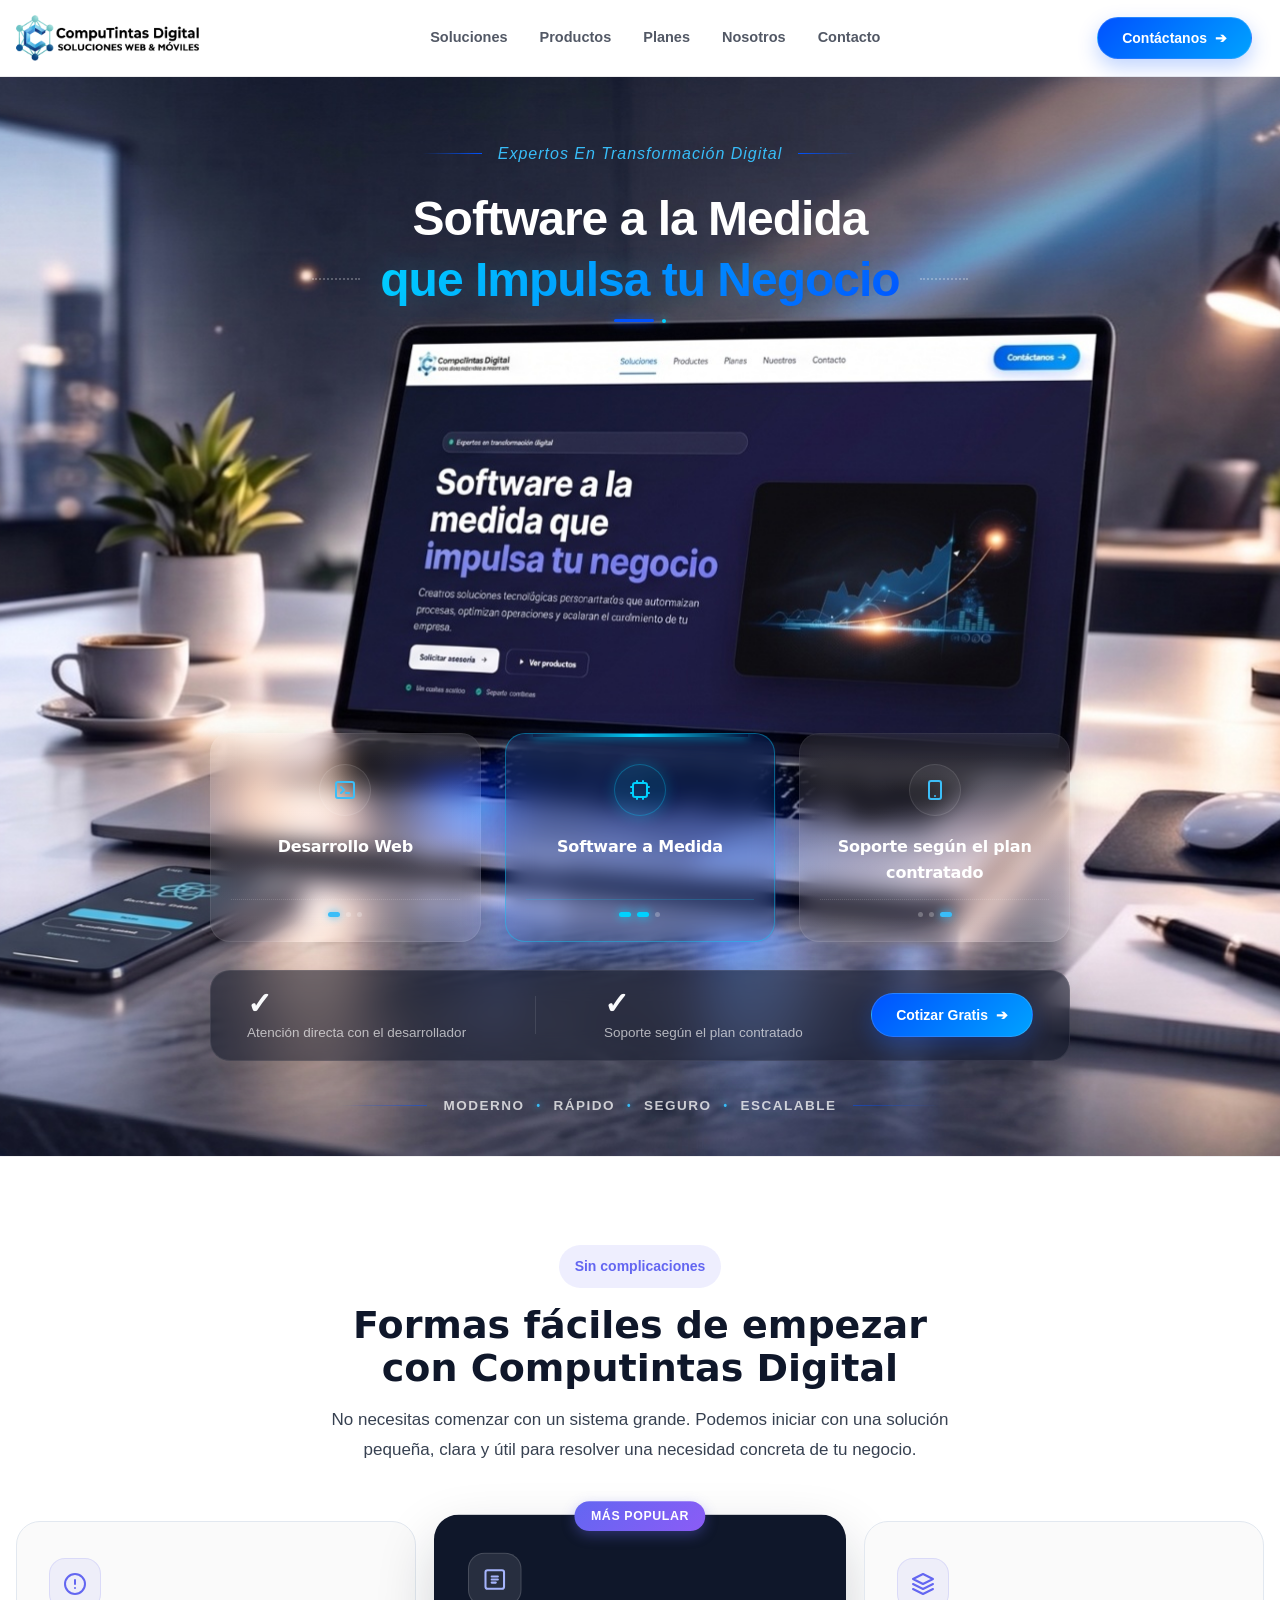
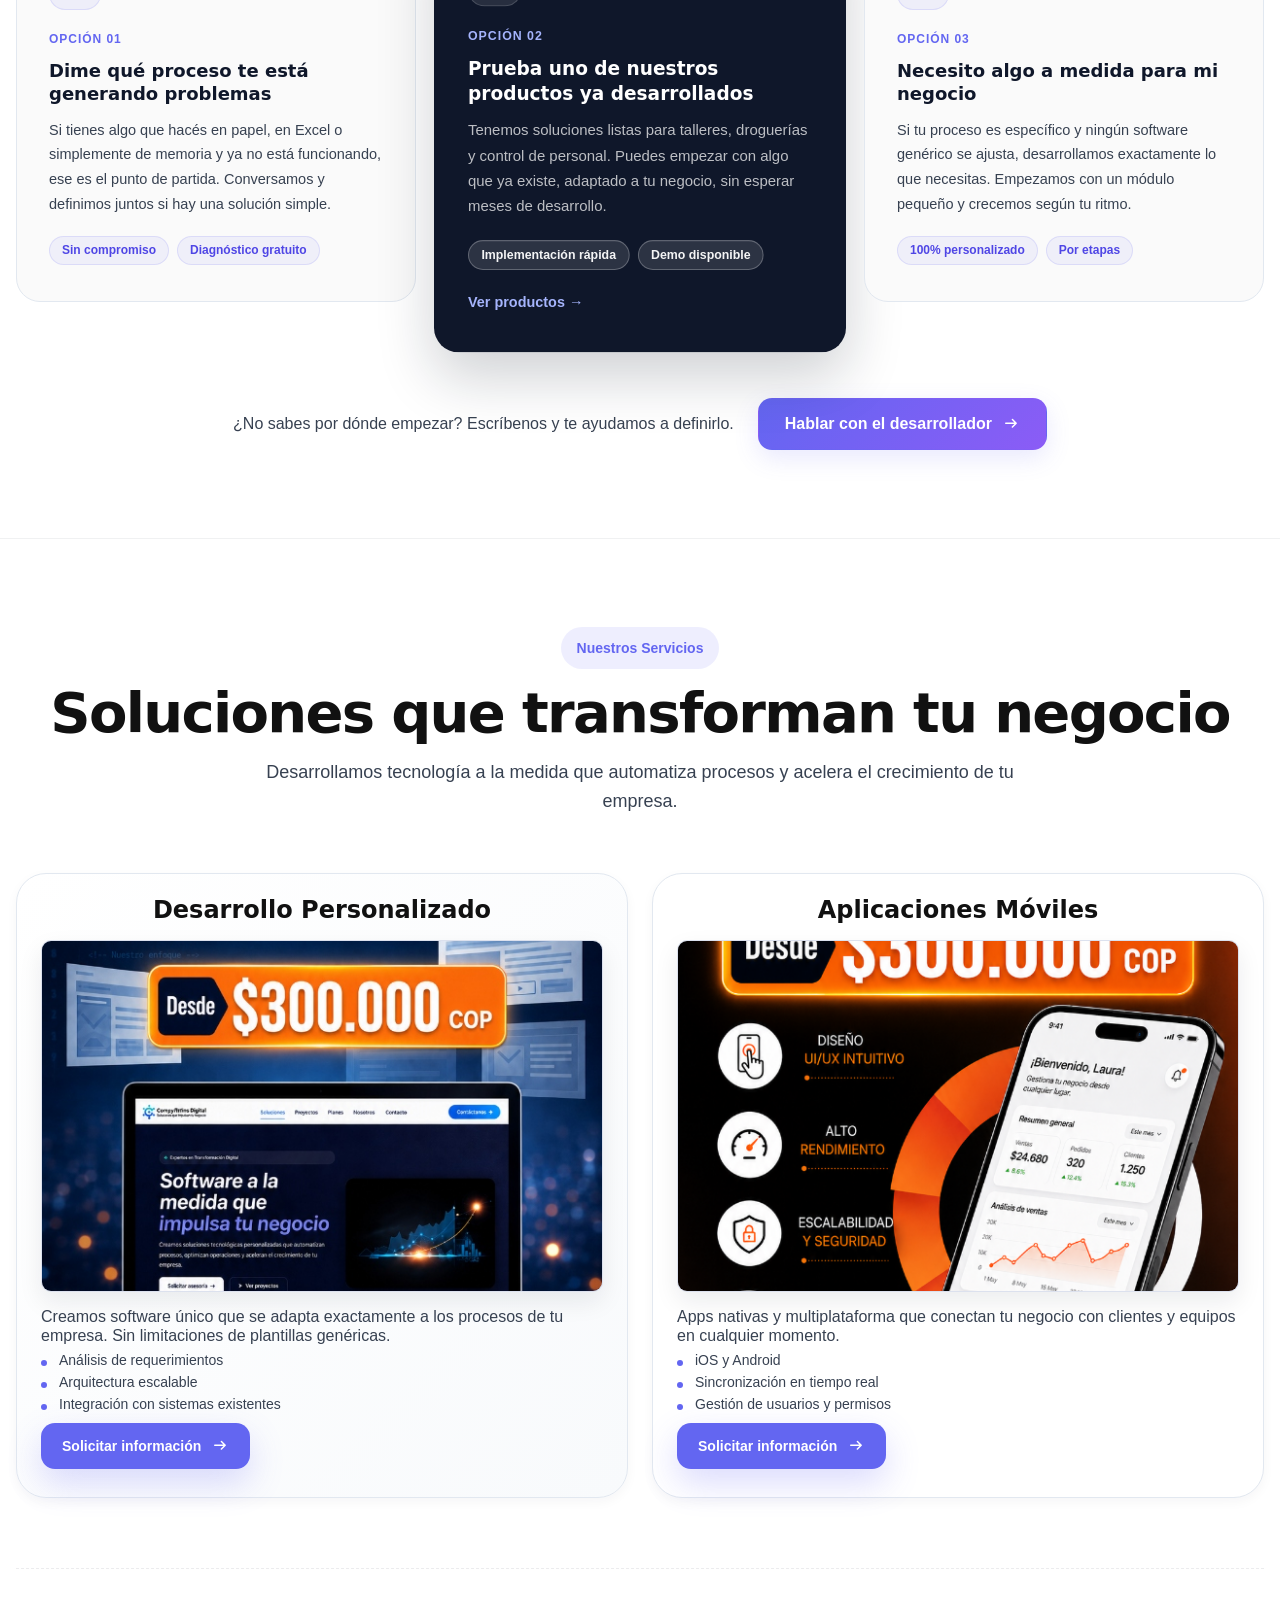
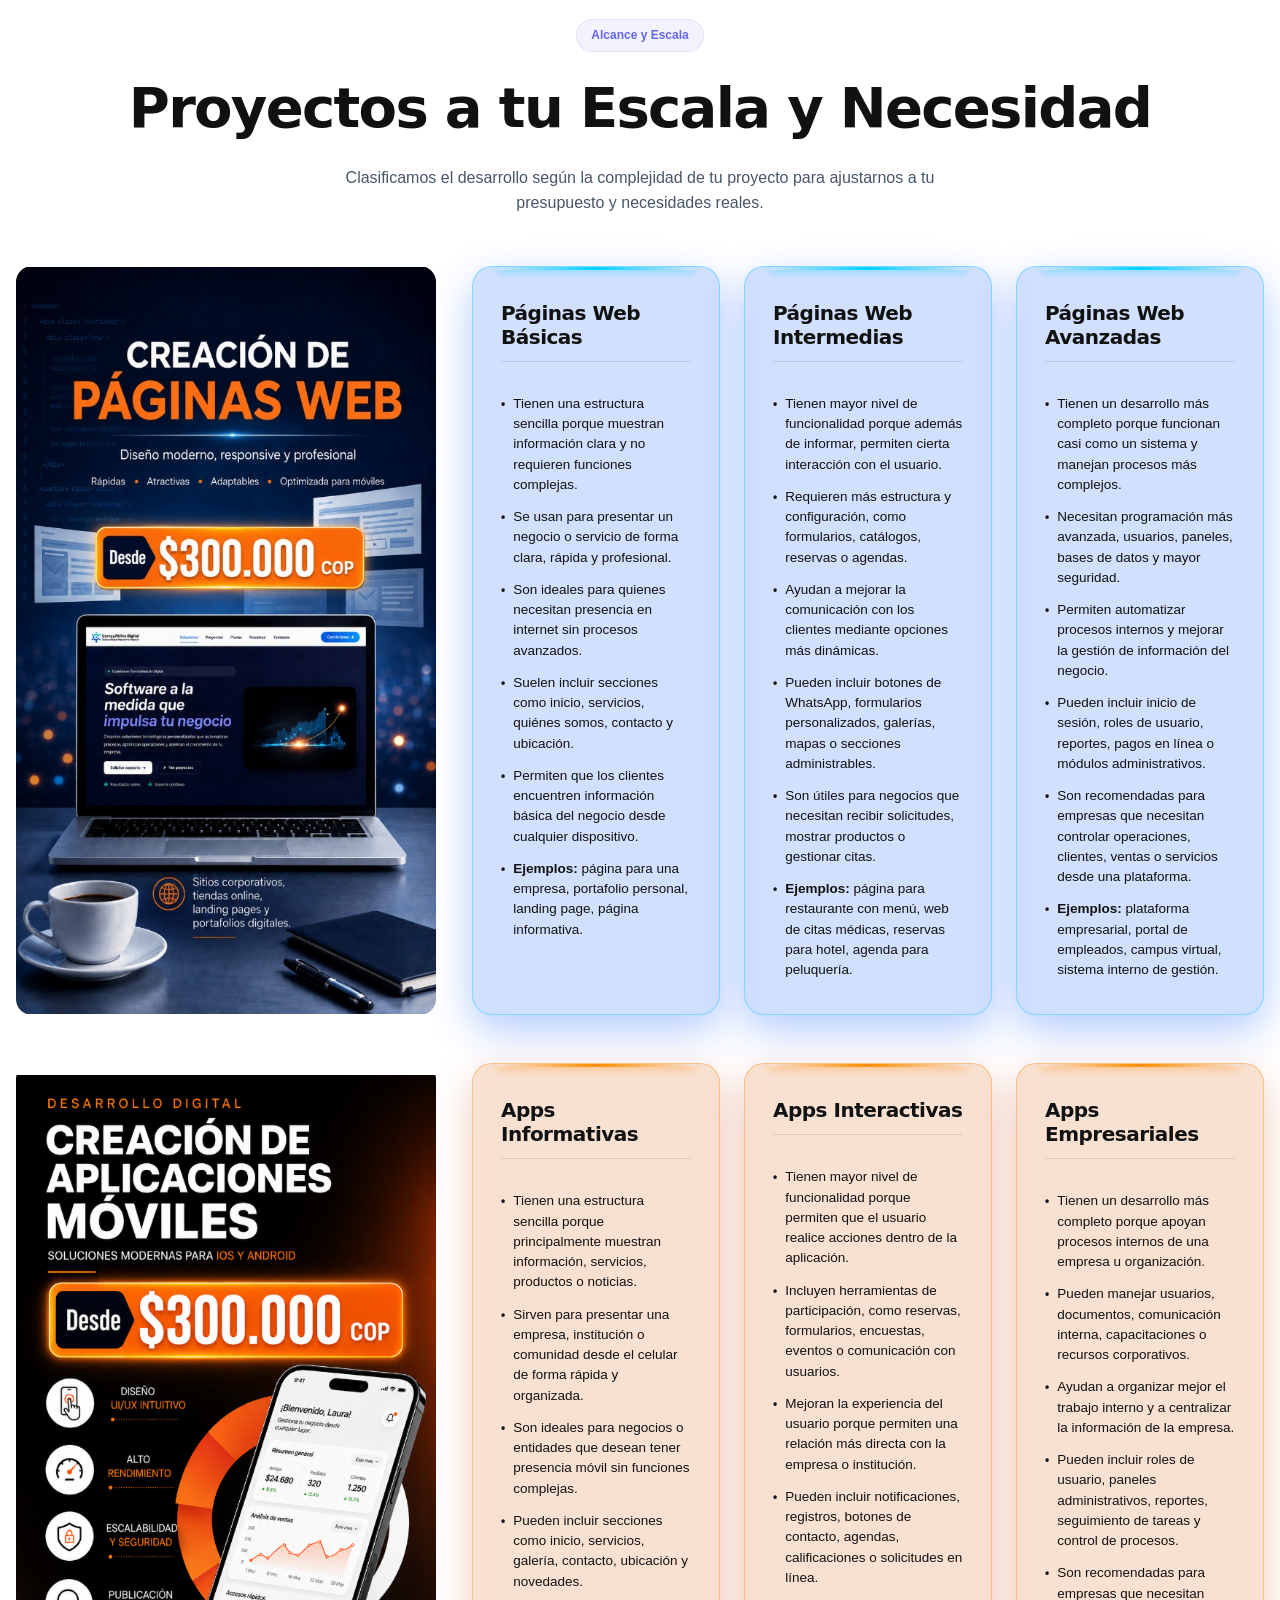
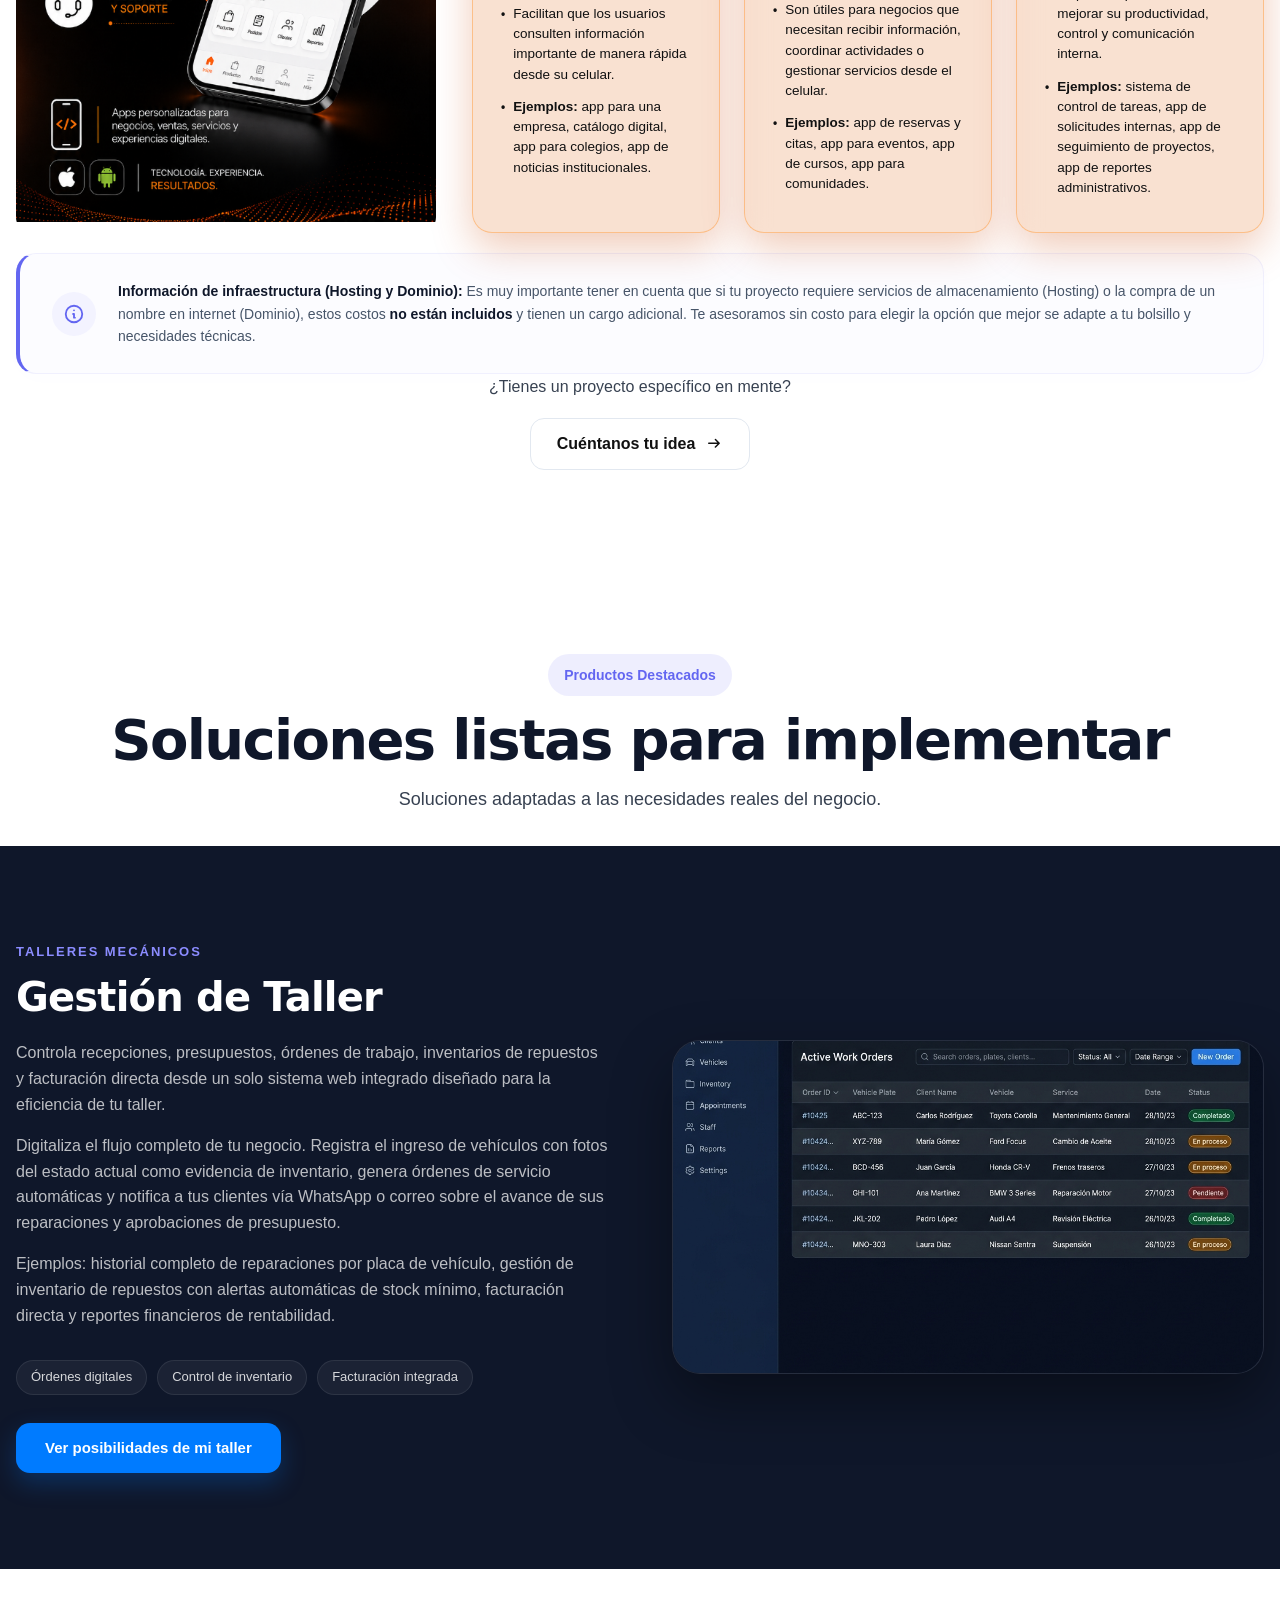
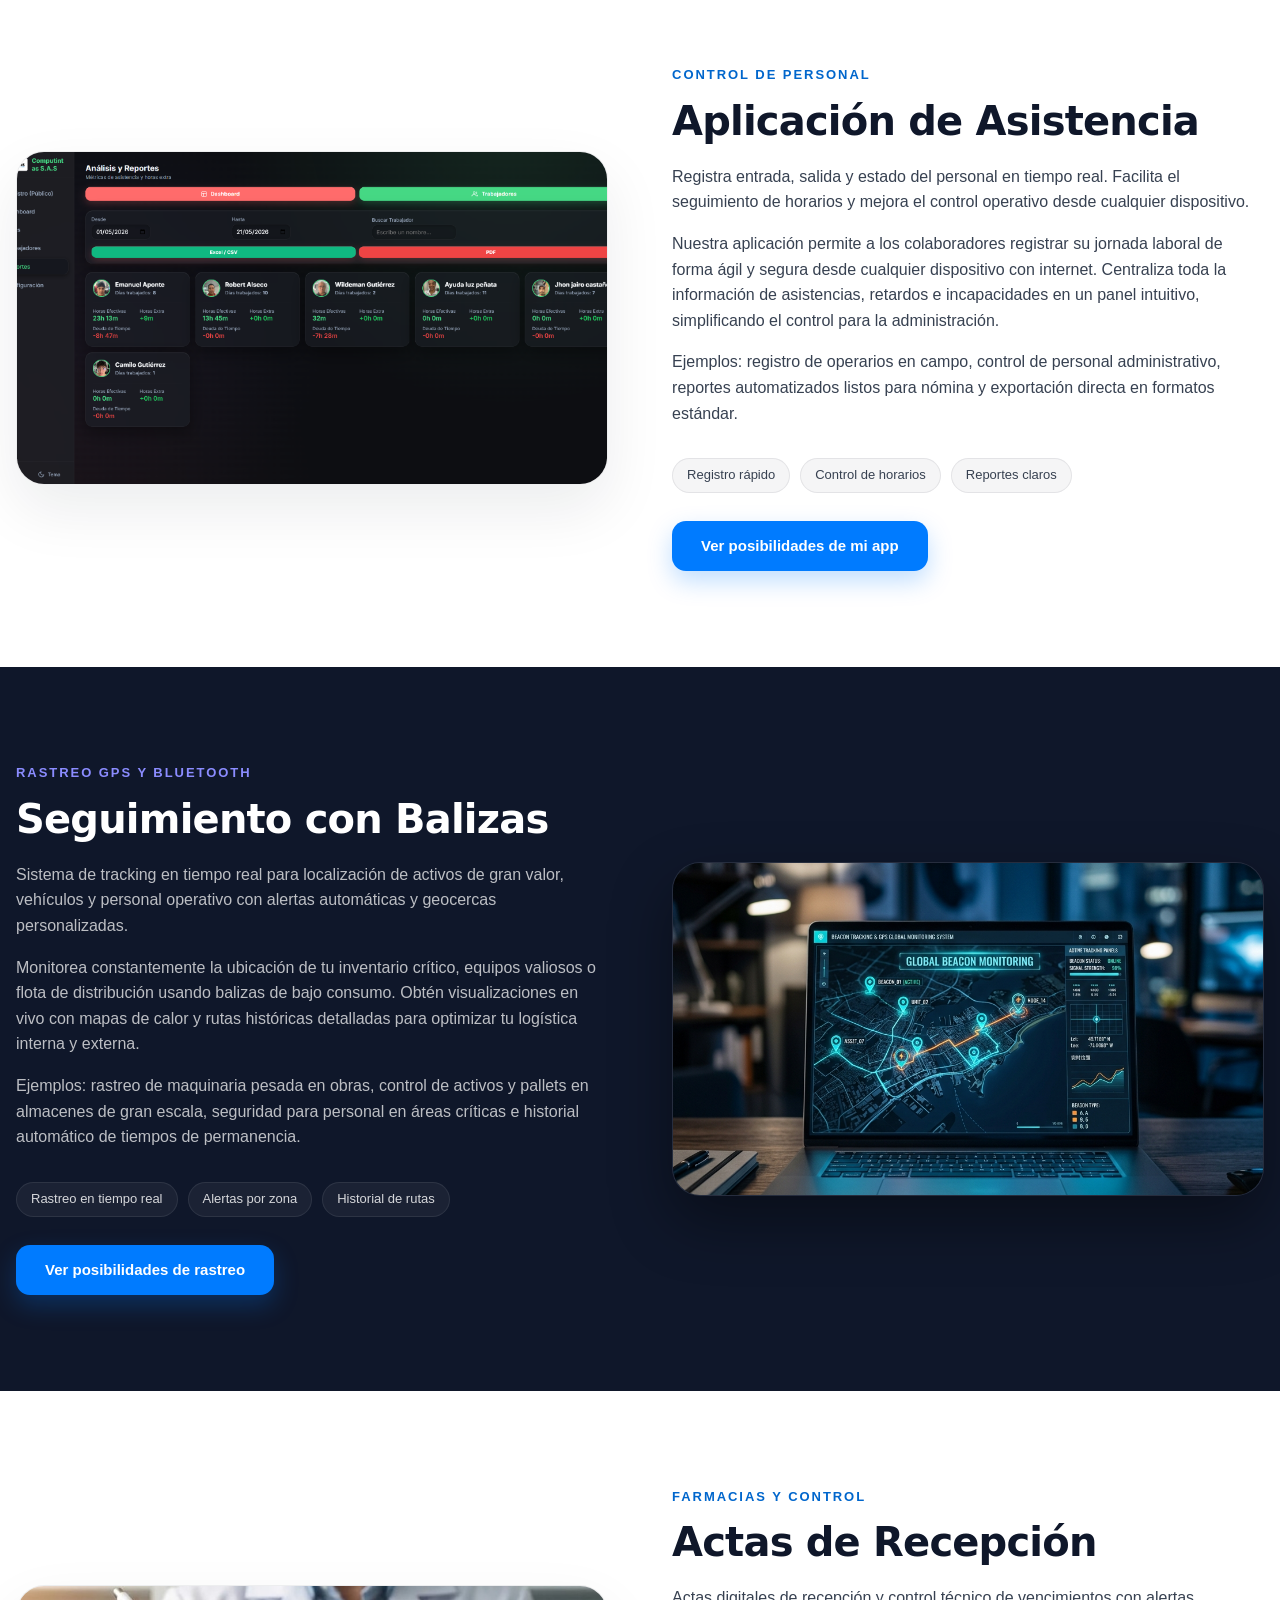
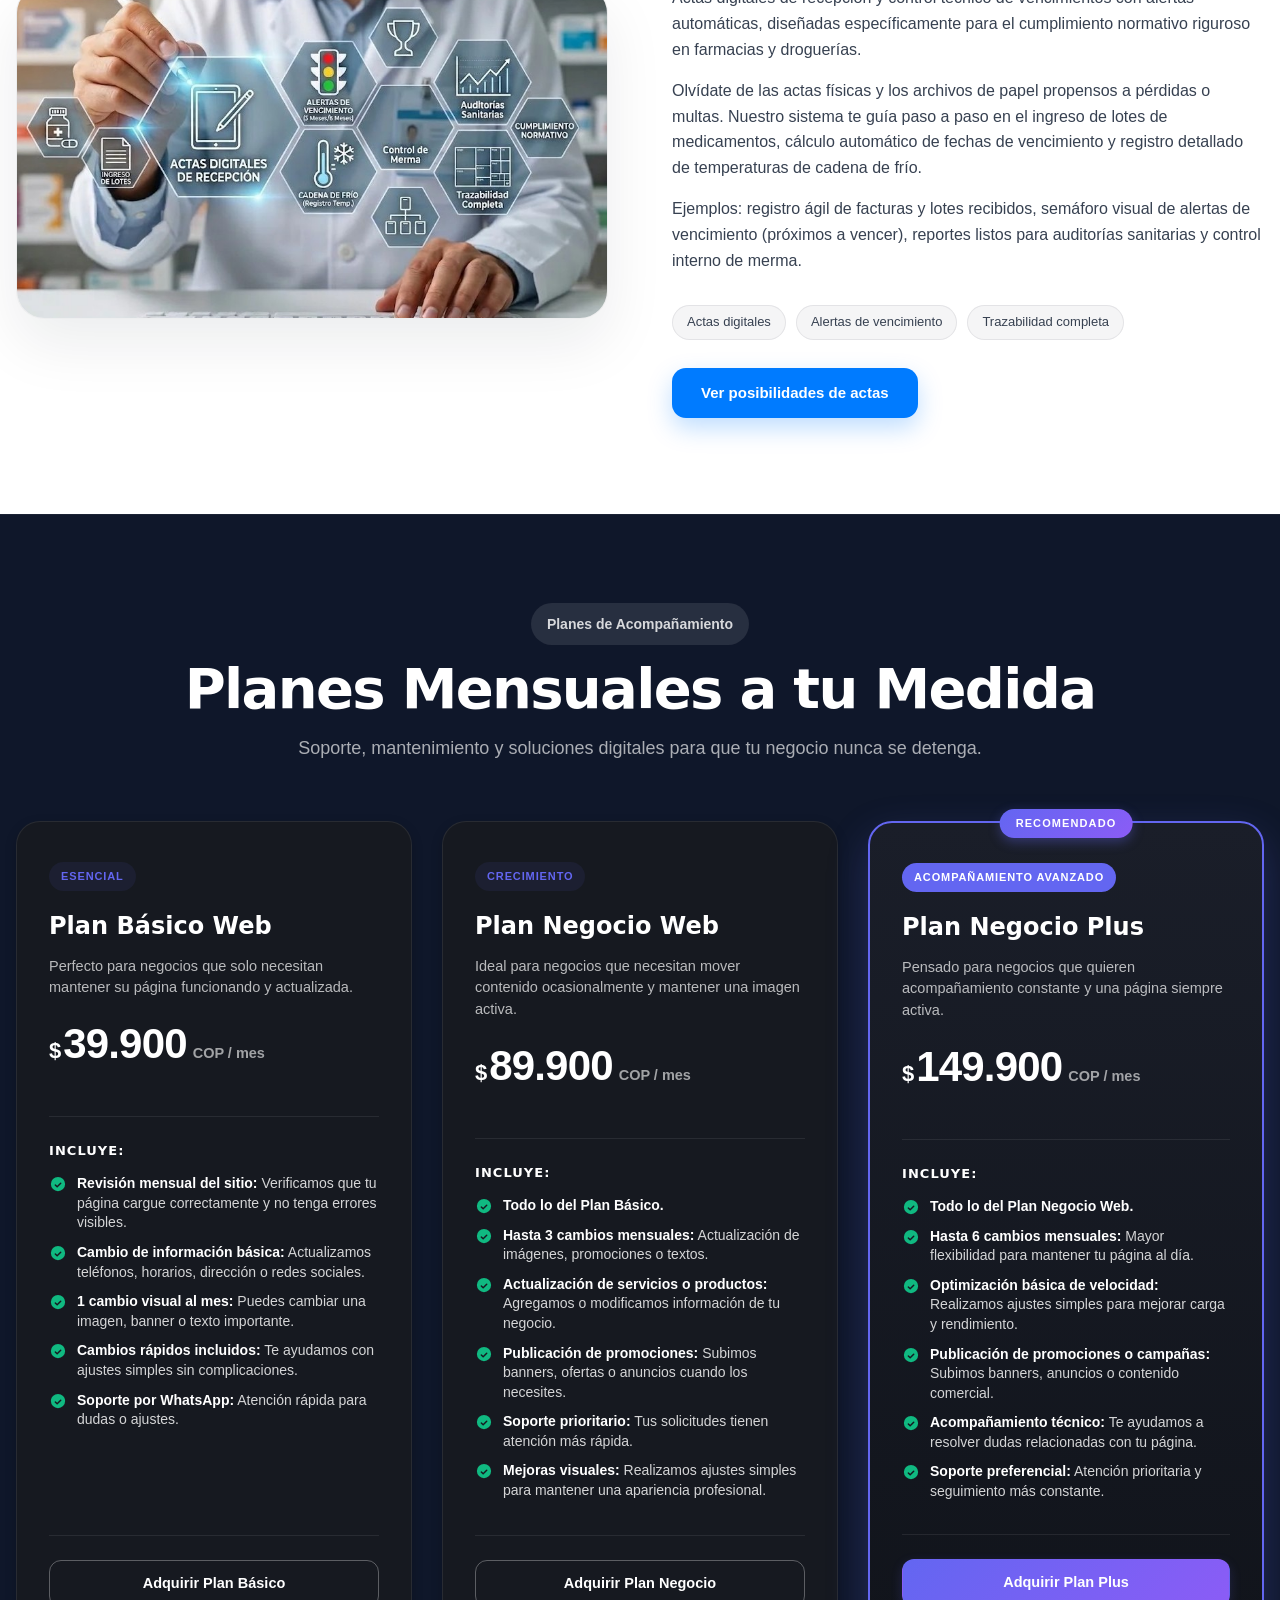
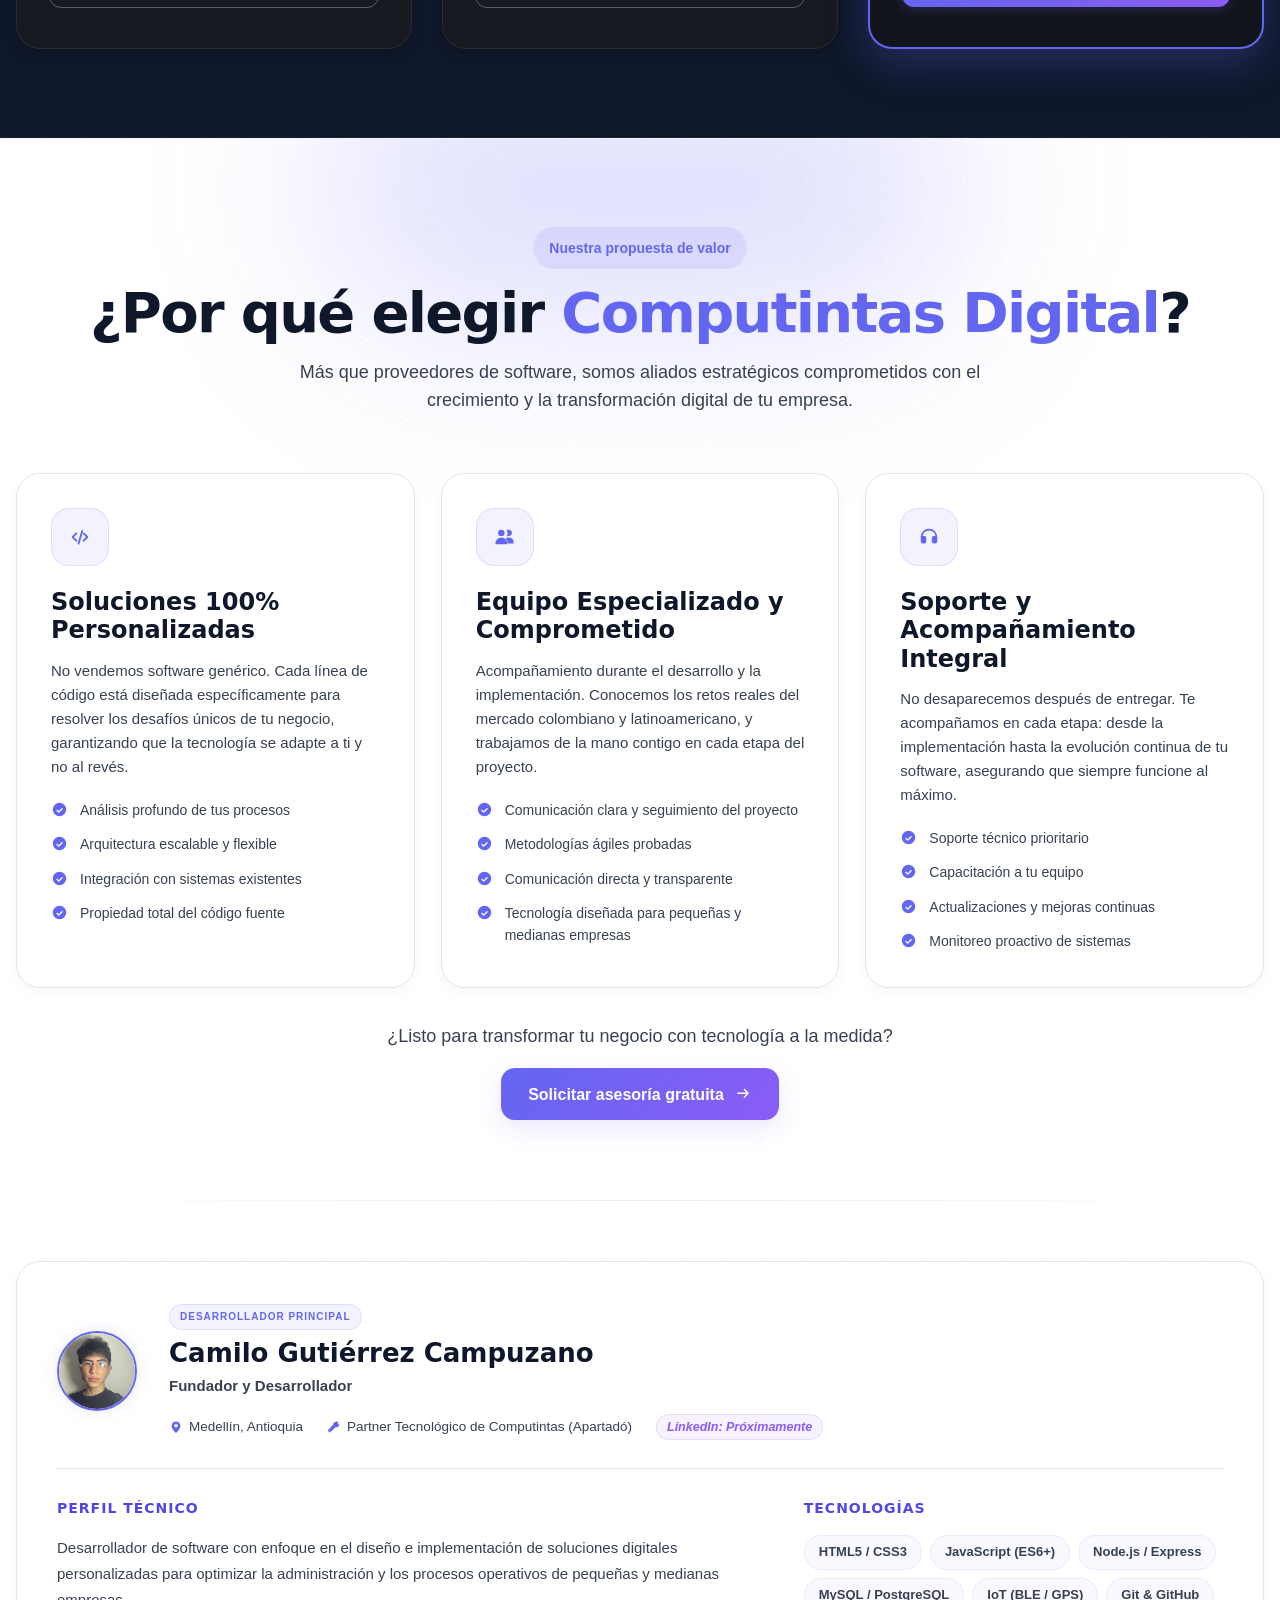
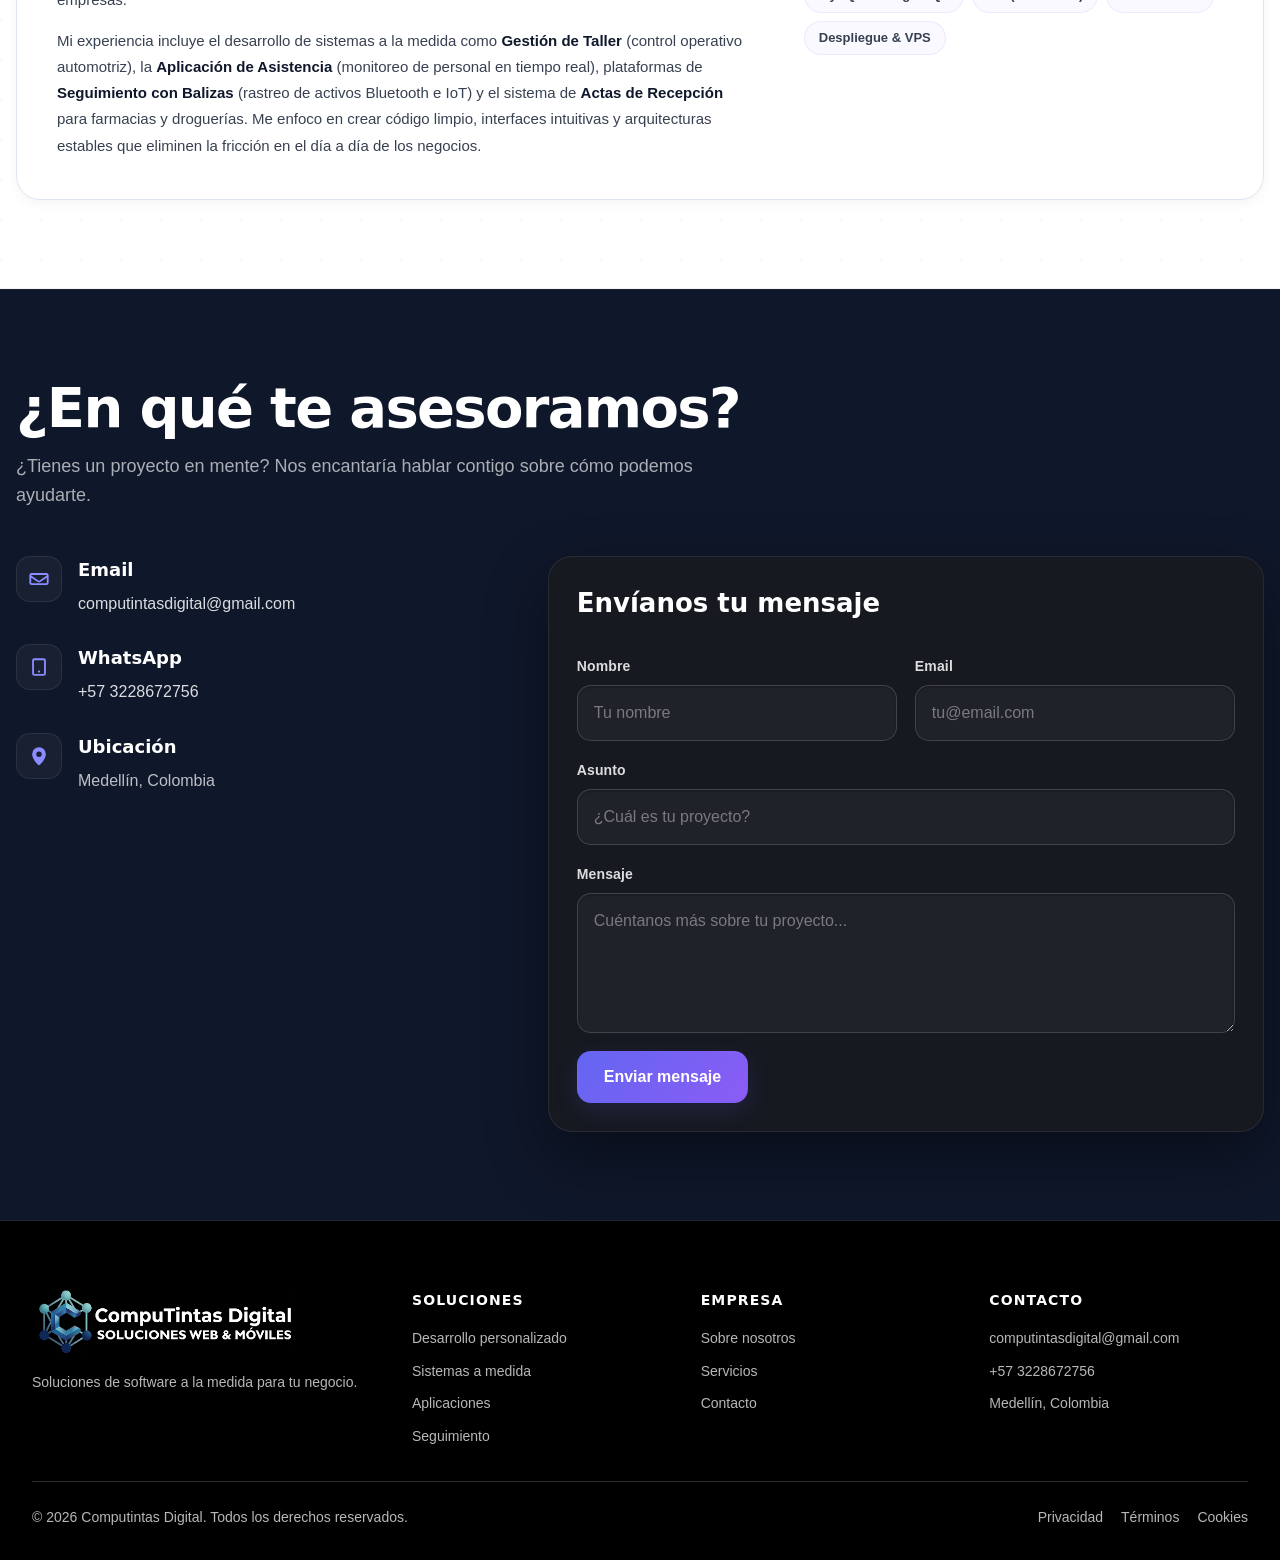
==== commit 6ae2d6b8: "fix: reemplazar imagenes rotas de wordpress por imagenes locales en tarjetas de servicios" ====
--- a/index.html
+++ b/index.html
@@ -9,7 +9,7 @@
 <meta content="software, desarrollo, Colombia, soluciones digitales, aplicaciones" name="keywords"/>
 <link href="favicon.png" rel="icon" type="image/png"/>
 <link href="apple-touch-icon.png" rel="apple-touch-icon"/>
-<link rel="stylesheet" href="assets/css/styles.css?v=198" />
+<link rel="stylesheet" href="assets/css/styles.css?v=199" />
 
 </head>
 <body>
@@ -283,7 +283,7 @@
 <article class="service-card highlight">
 <h3>Desarrollo Personalizado</h3>
 <div class="service-media">
-<img alt="Desarrollo personalizado" loading="lazy" src="http://computintasdigital.com/wp-content/uploads/2026/04/desarrollo-personalizado-e1776188999948.jpg"/>
+<img alt="Desarrollo personalizado" loading="lazy" src="assets/img/web_creation.jpg"/>
 </div>
 <div class="service-body">
 <p>Creamos software único que se adapta exactamente a los procesos de tu empresa. Sin limitaciones de plantillas genéricas.</p>
@@ -310,7 +310,7 @@
 <article class="service-card">
 <h3>Aplicaciones Móviles</h3>
 <div class="service-media">
-<img alt="Aplicaciones móviles" loading="lazy" src="http://computintasdigital.com/wp-content/uploads/2026/04/desarrollo-apps.png"/>
+<img alt="Aplicaciones móviles" loading="lazy" src="assets/img/mobile_creation.png"/>
 </div>
 <div class="service-body">
 <p>Apps nativas y multiplataforma que conectan tu negocio con clientes y equipos en cualquier momento.</p>
--- a/assets/css/styles.css
+++ b/assets/css/styles.css
@@ -2227,7 +2227,12 @@
       }
 
       .hero-laptop-spacer {
-        height: 260px !important;
+        display: none !important;
+      }
+      
+      .hero {
+        background-position: center 20% !important; /* Muestra mejor parte de la imagen */
+        padding-bottom: 20px;
       }
 
       .hero-media-frame {
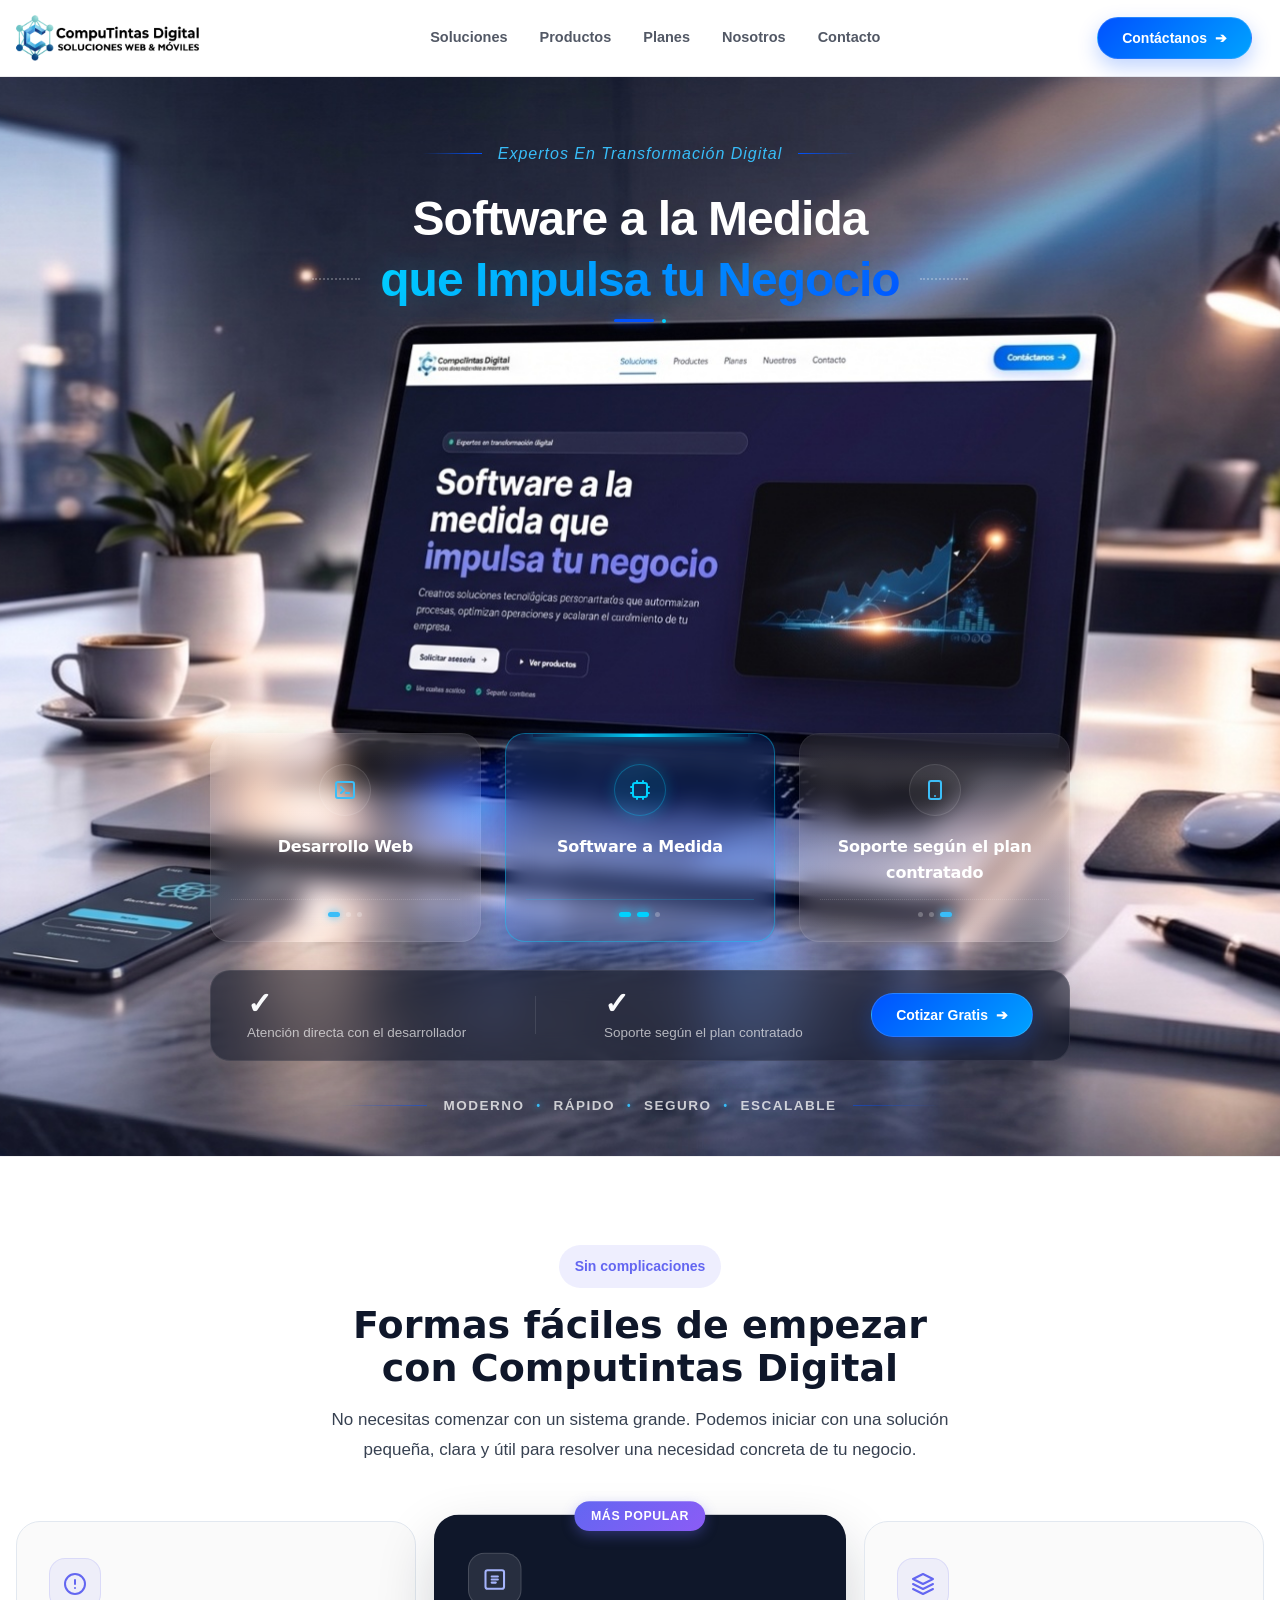
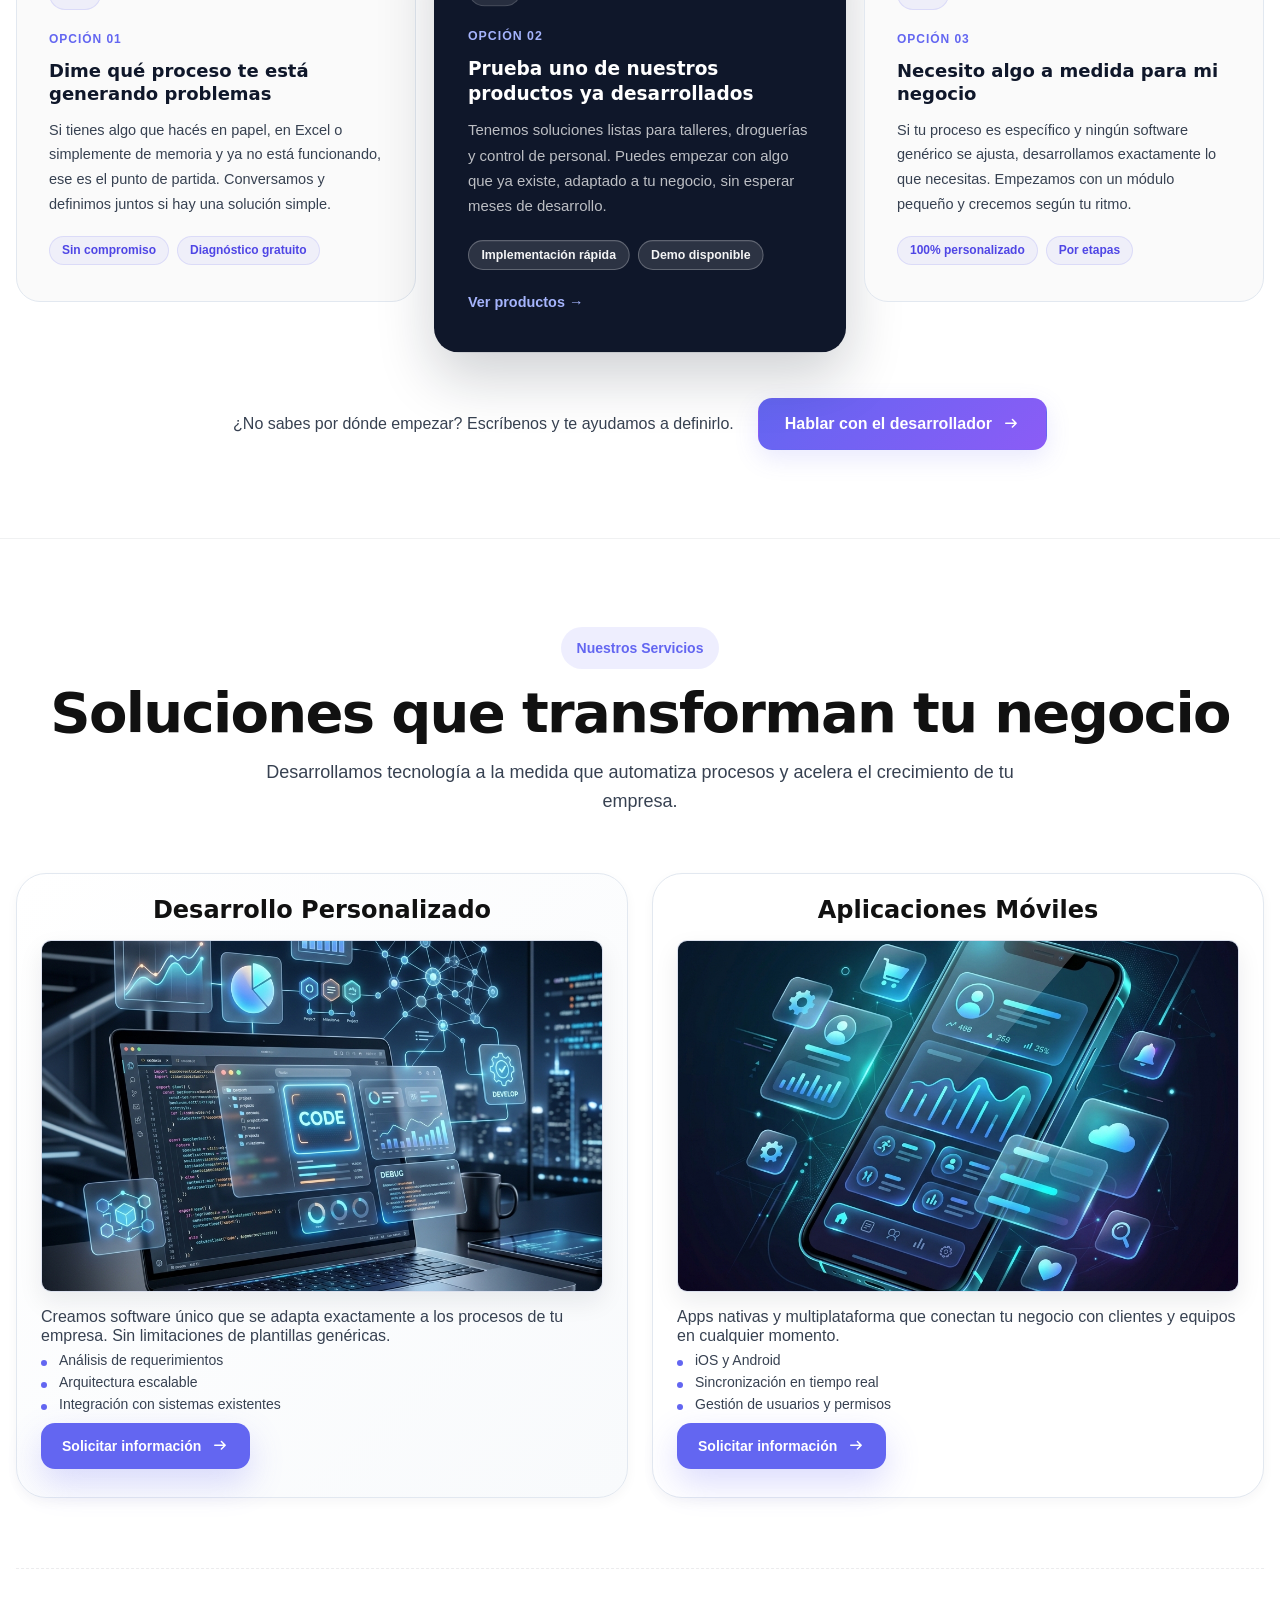
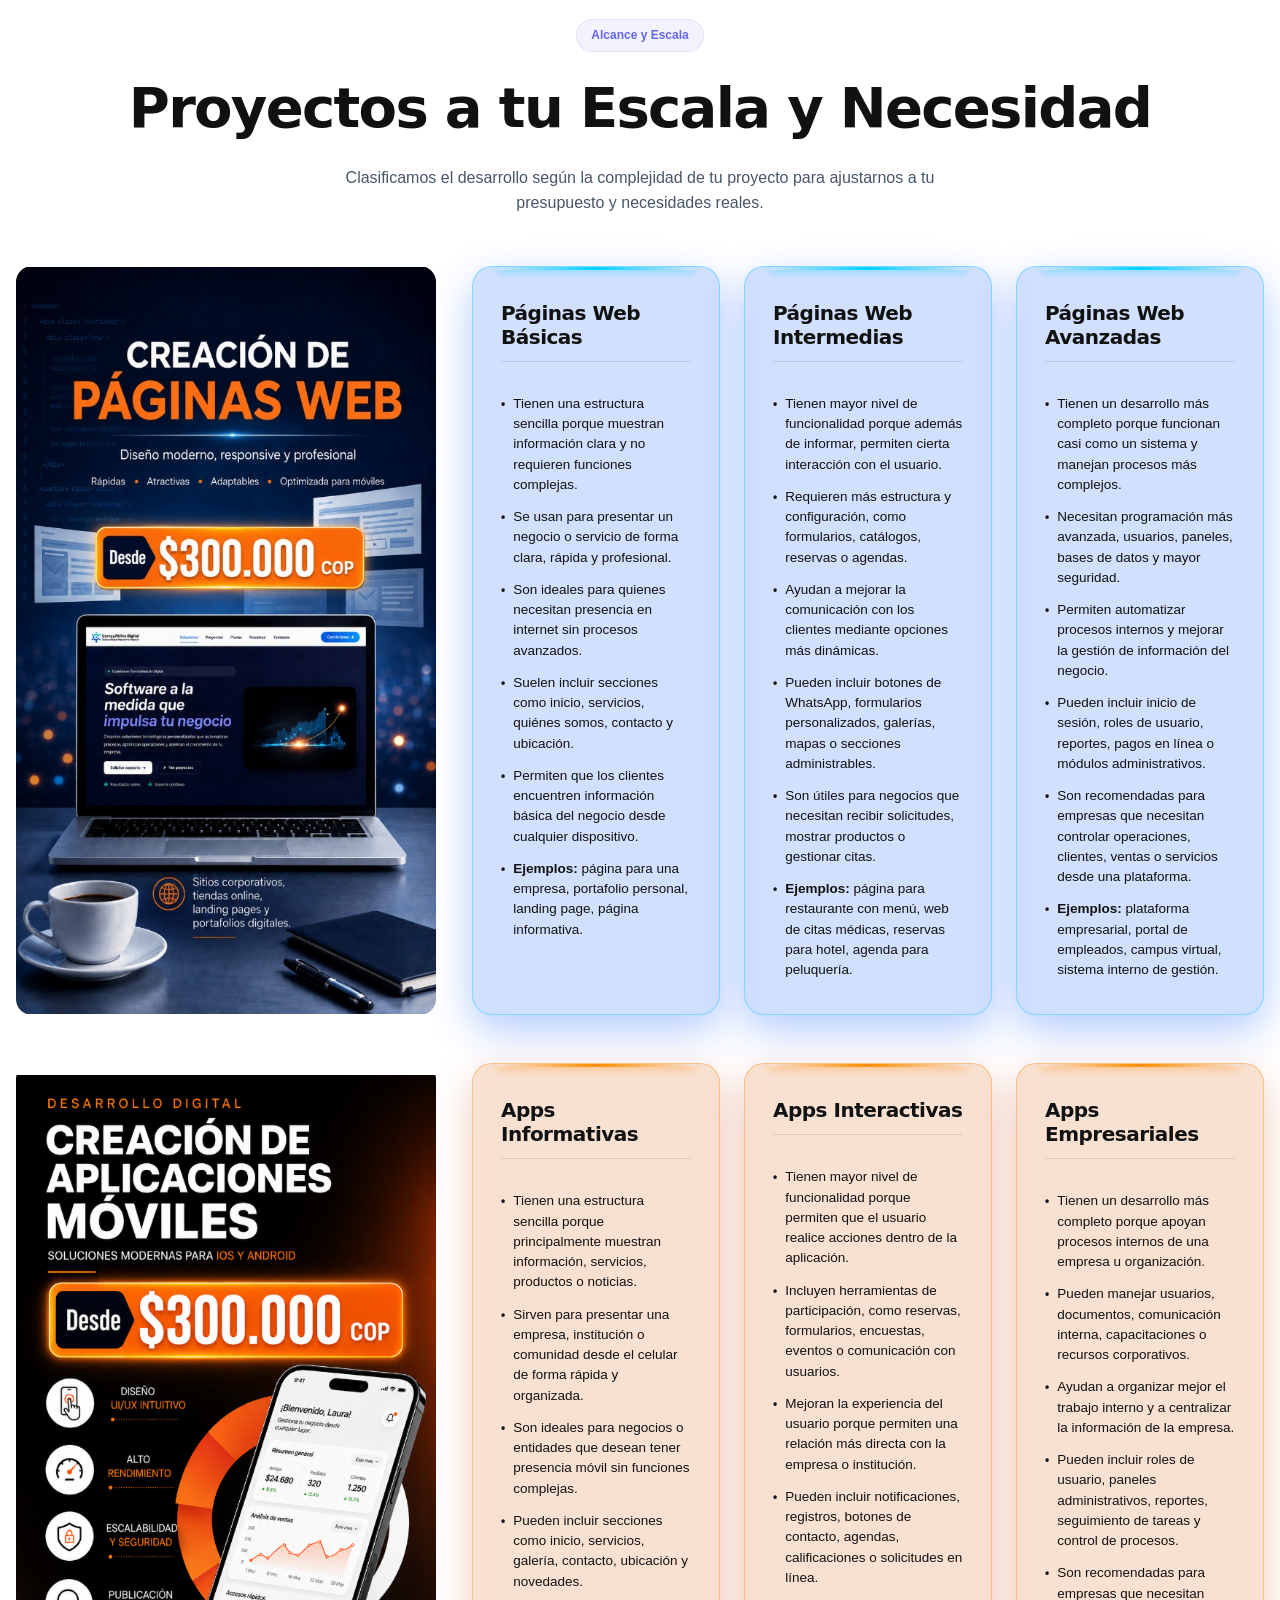
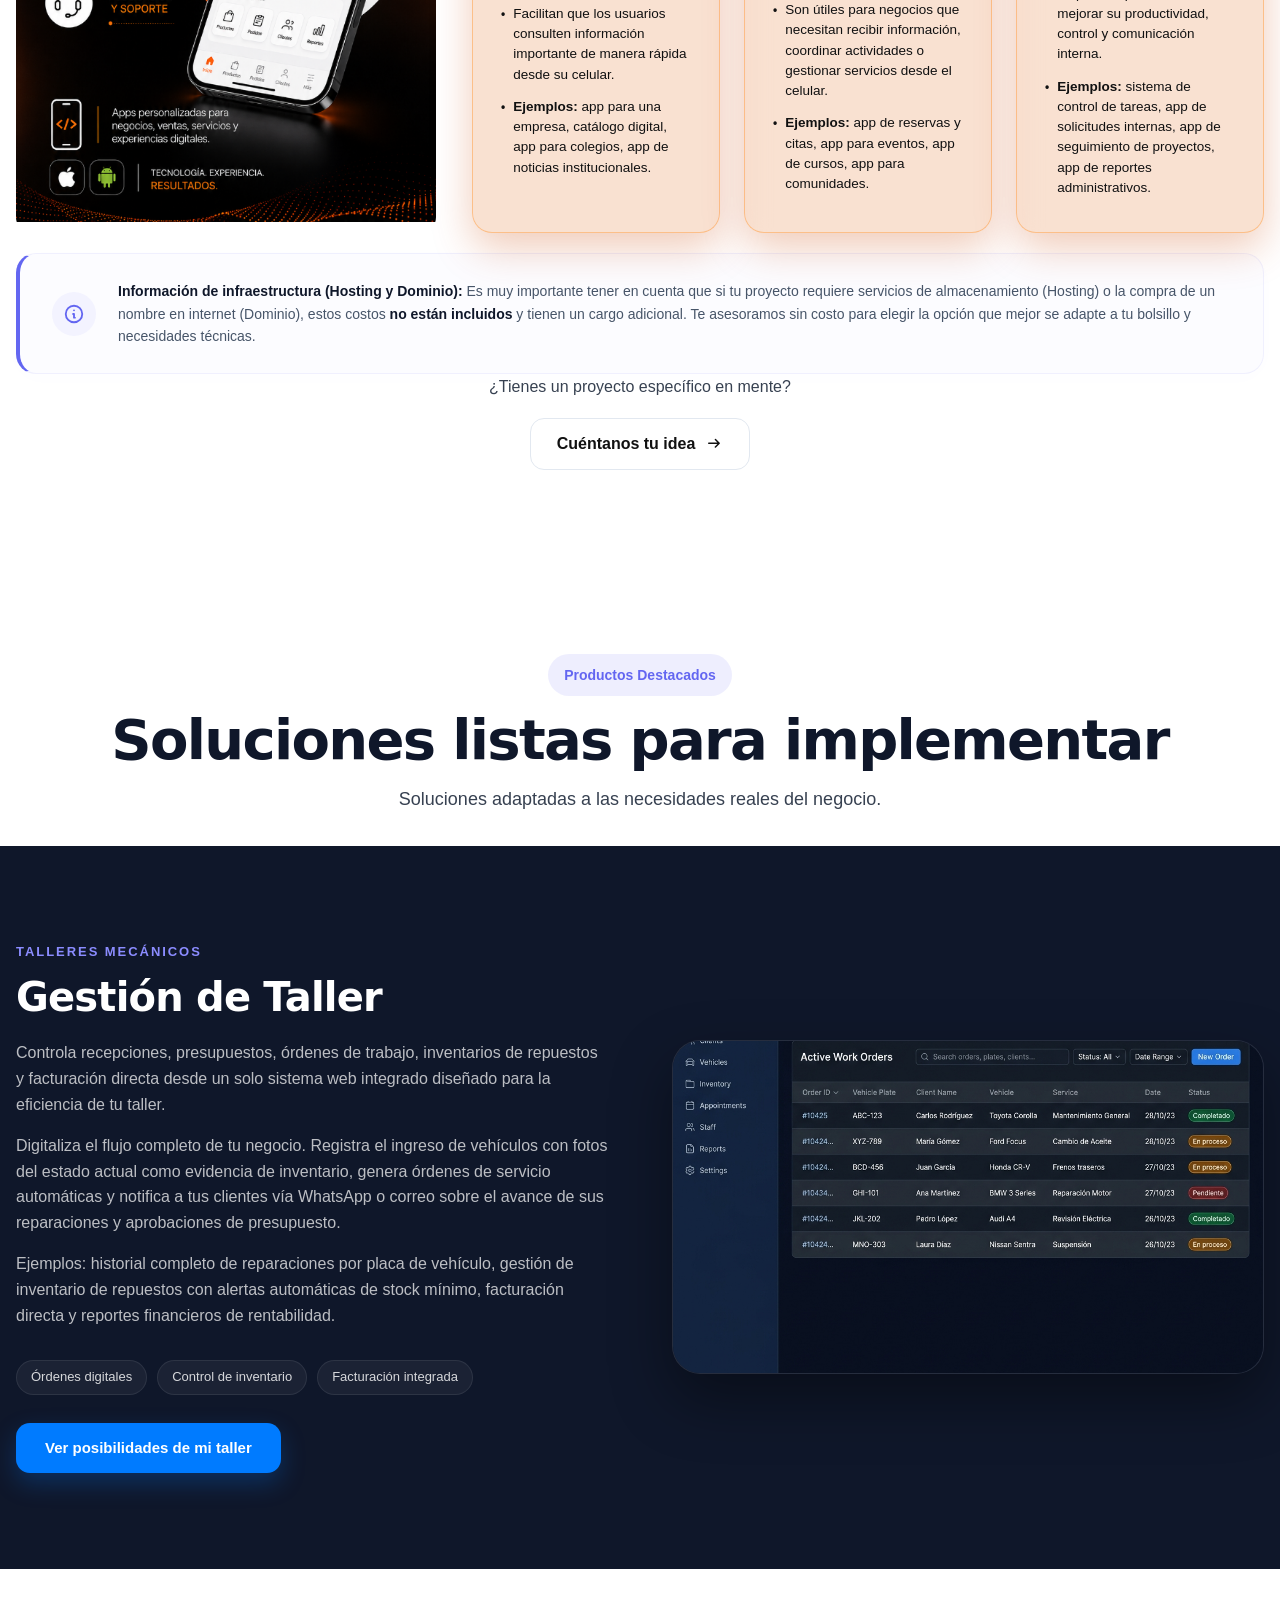
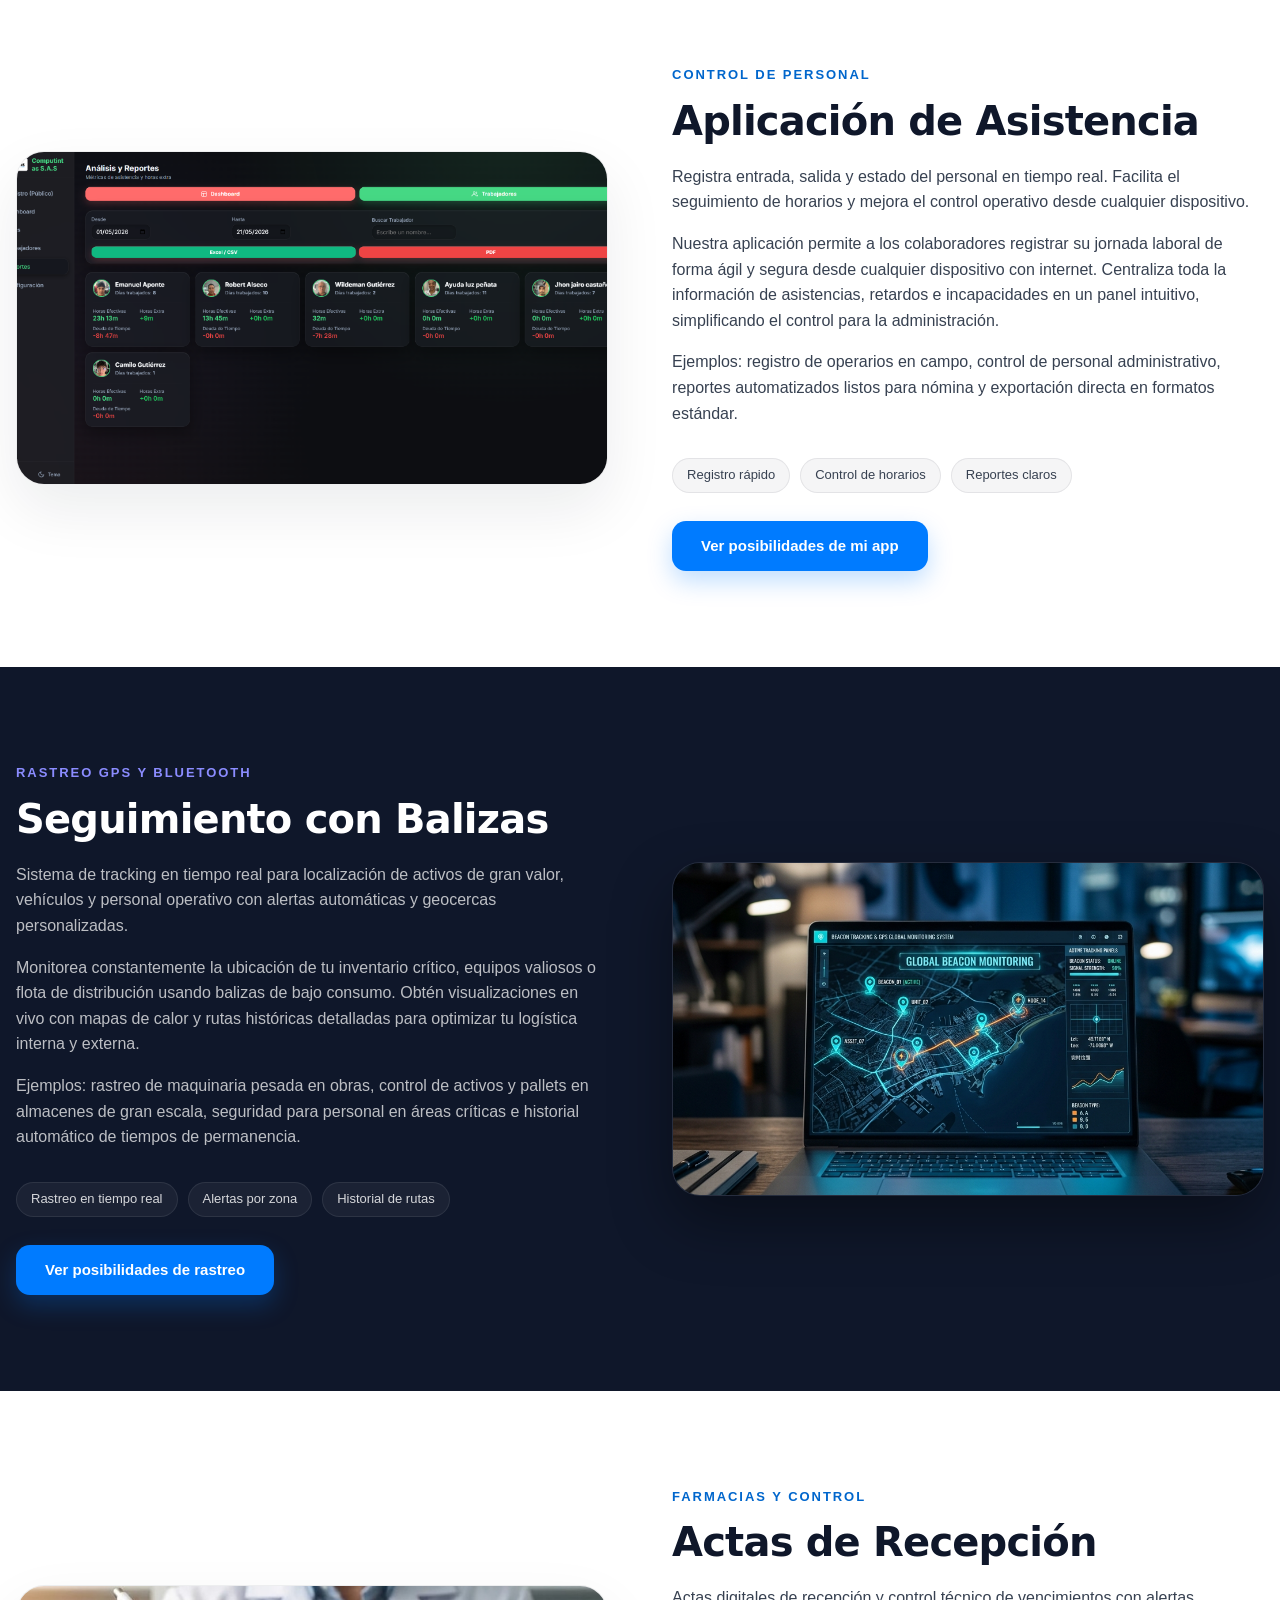
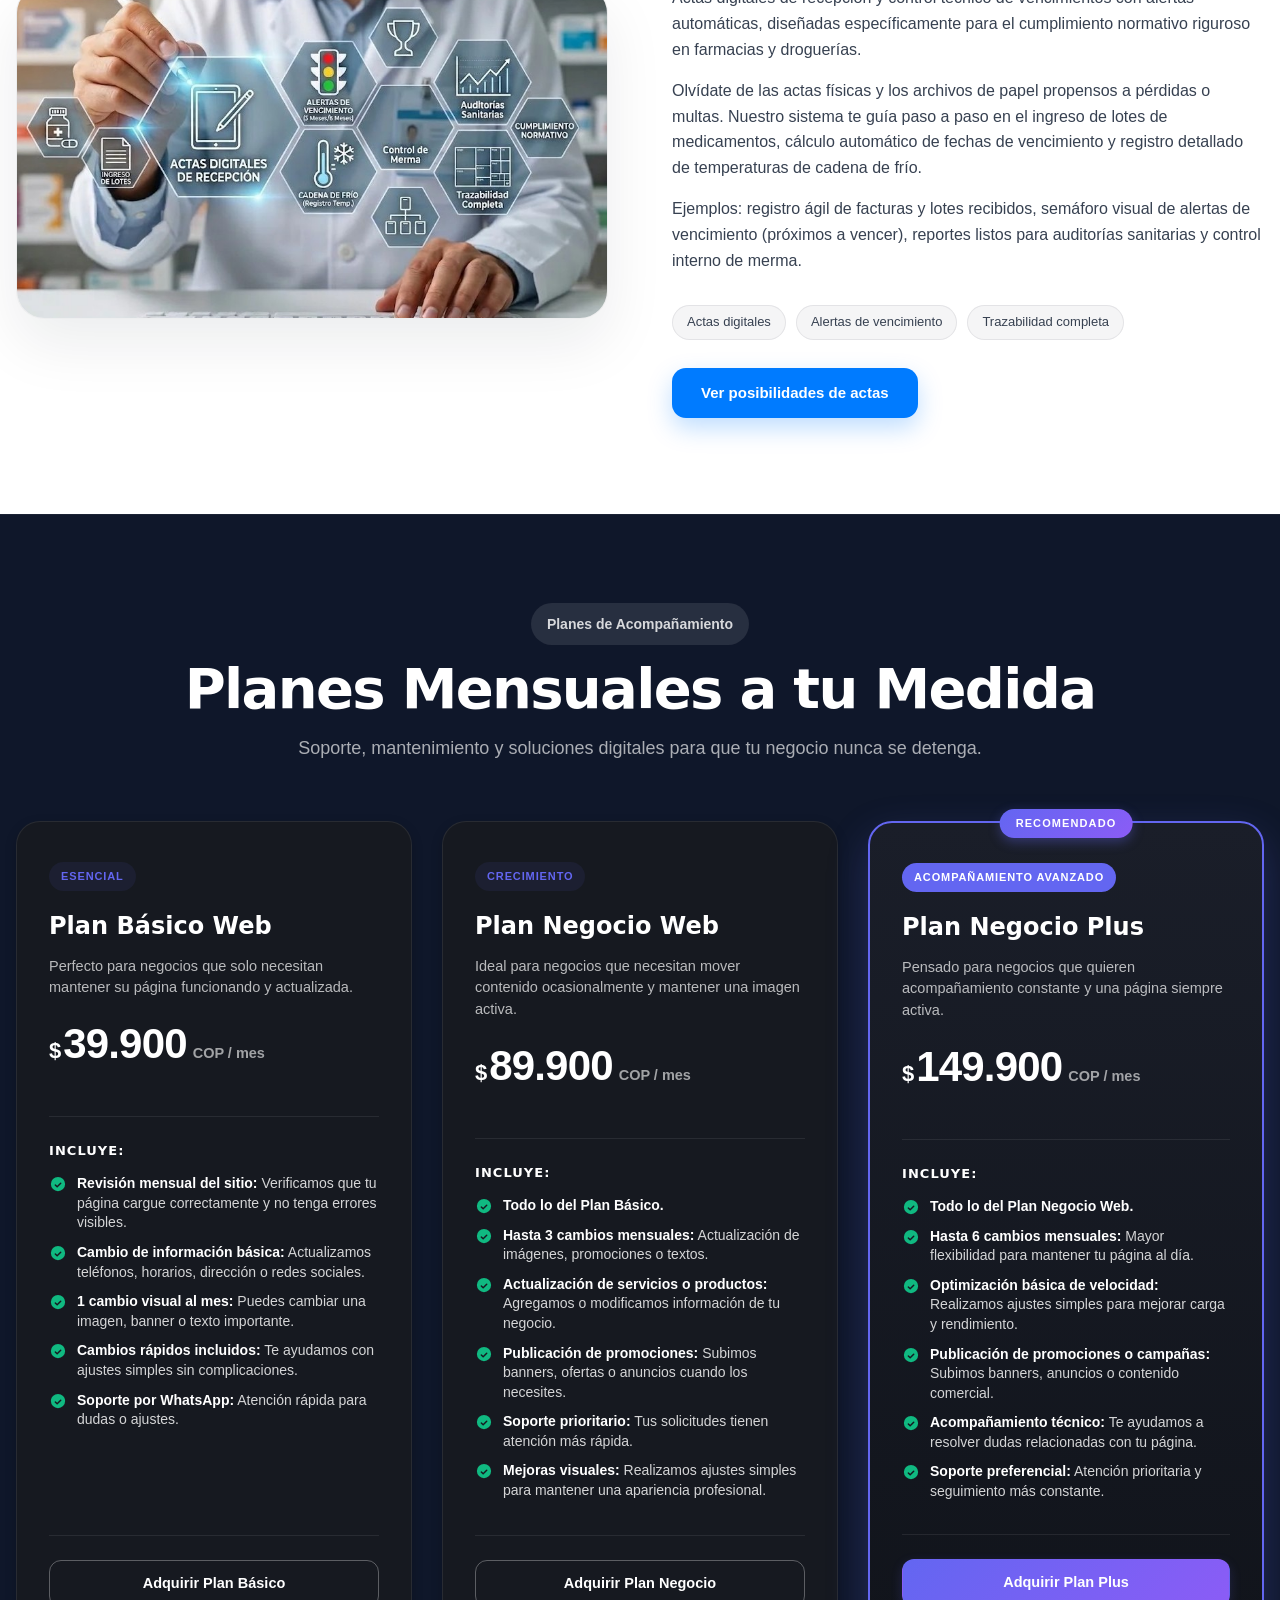
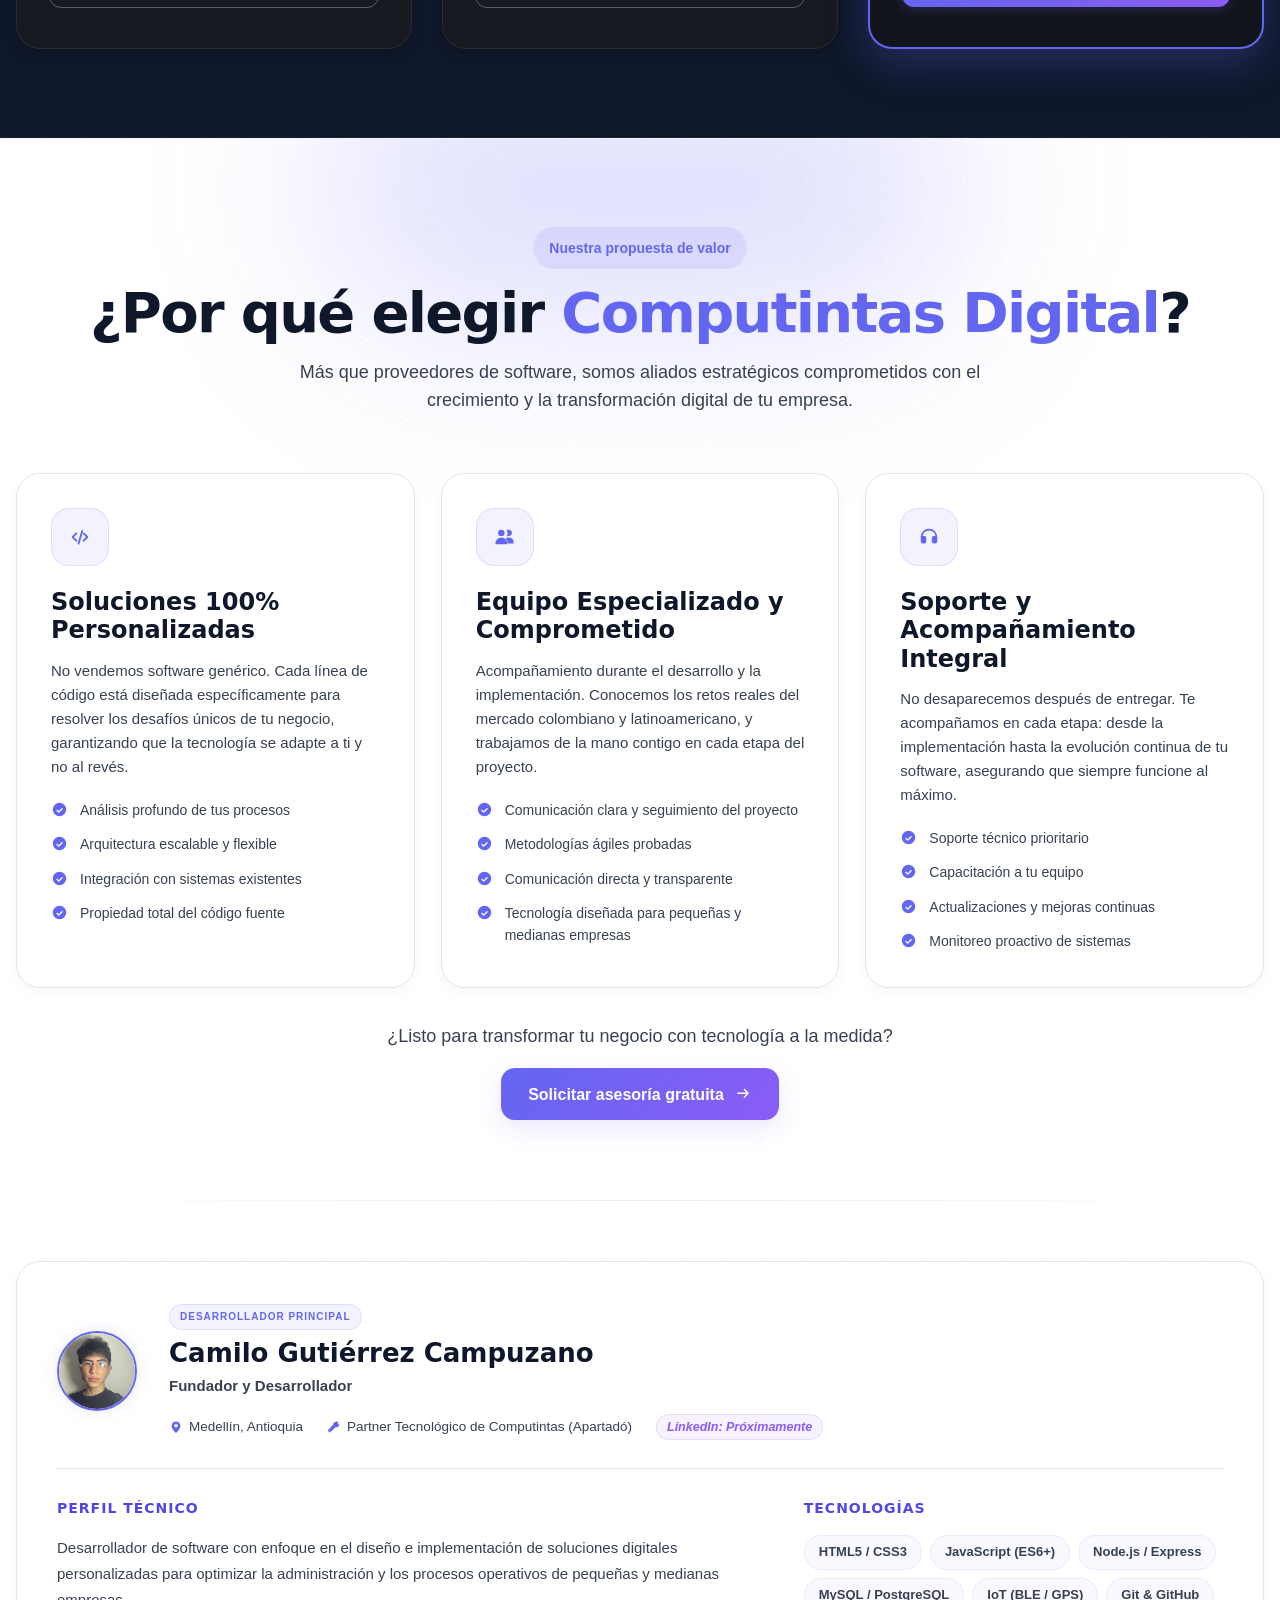
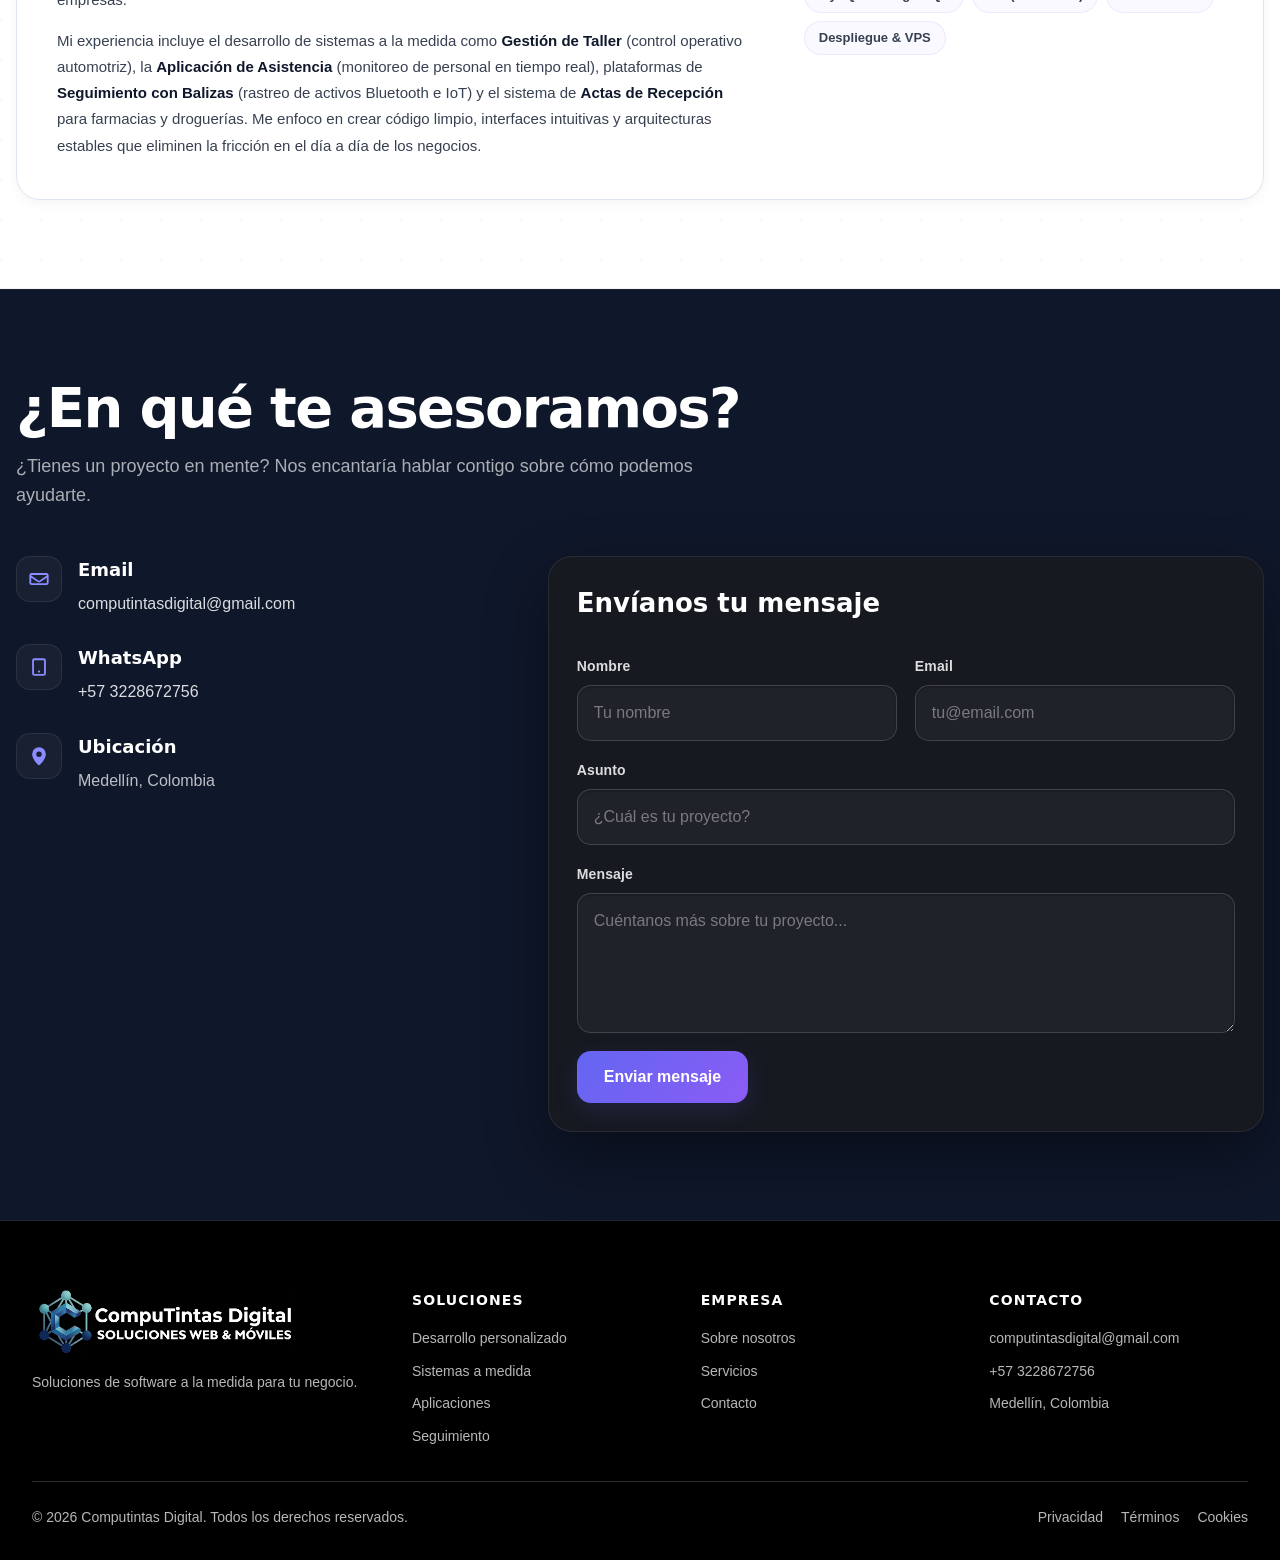
==== commit bb4414c0: "feat: generar y agregar ilustraciones premium exclusivas para las tarjetas de Desarrollo y Apps" ====
--- a/index.html
+++ b/index.html
@@ -283,7 +283,7 @@
 <article class="service-card highlight">
 <h3>Desarrollo Personalizado</h3>
 <div class="service-media">
-<img alt="Desarrollo personalizado" loading="lazy" src="assets/img/web_creation.jpg"/>
+<img alt="Desarrollo personalizado" loading="lazy" src="assets/img/custom_software_card.png"/>
 </div>
 <div class="service-body">
 <p>Creamos software único que se adapta exactamente a los procesos de tu empresa. Sin limitaciones de plantillas genéricas.</p>
@@ -310,7 +310,7 @@
 <article class="service-card">
 <h3>Aplicaciones Móviles</h3>
 <div class="service-media">
-<img alt="Aplicaciones móviles" loading="lazy" src="assets/img/mobile_creation.png"/>
+<img alt="Aplicaciones móviles" loading="lazy" src="assets/img/mobile_apps_card.png"/>
 </div>
 <div class="service-body">
 <p>Apps nativas y multiplataforma que conectan tu negocio con clientes y equipos en cualquier momento.</p>
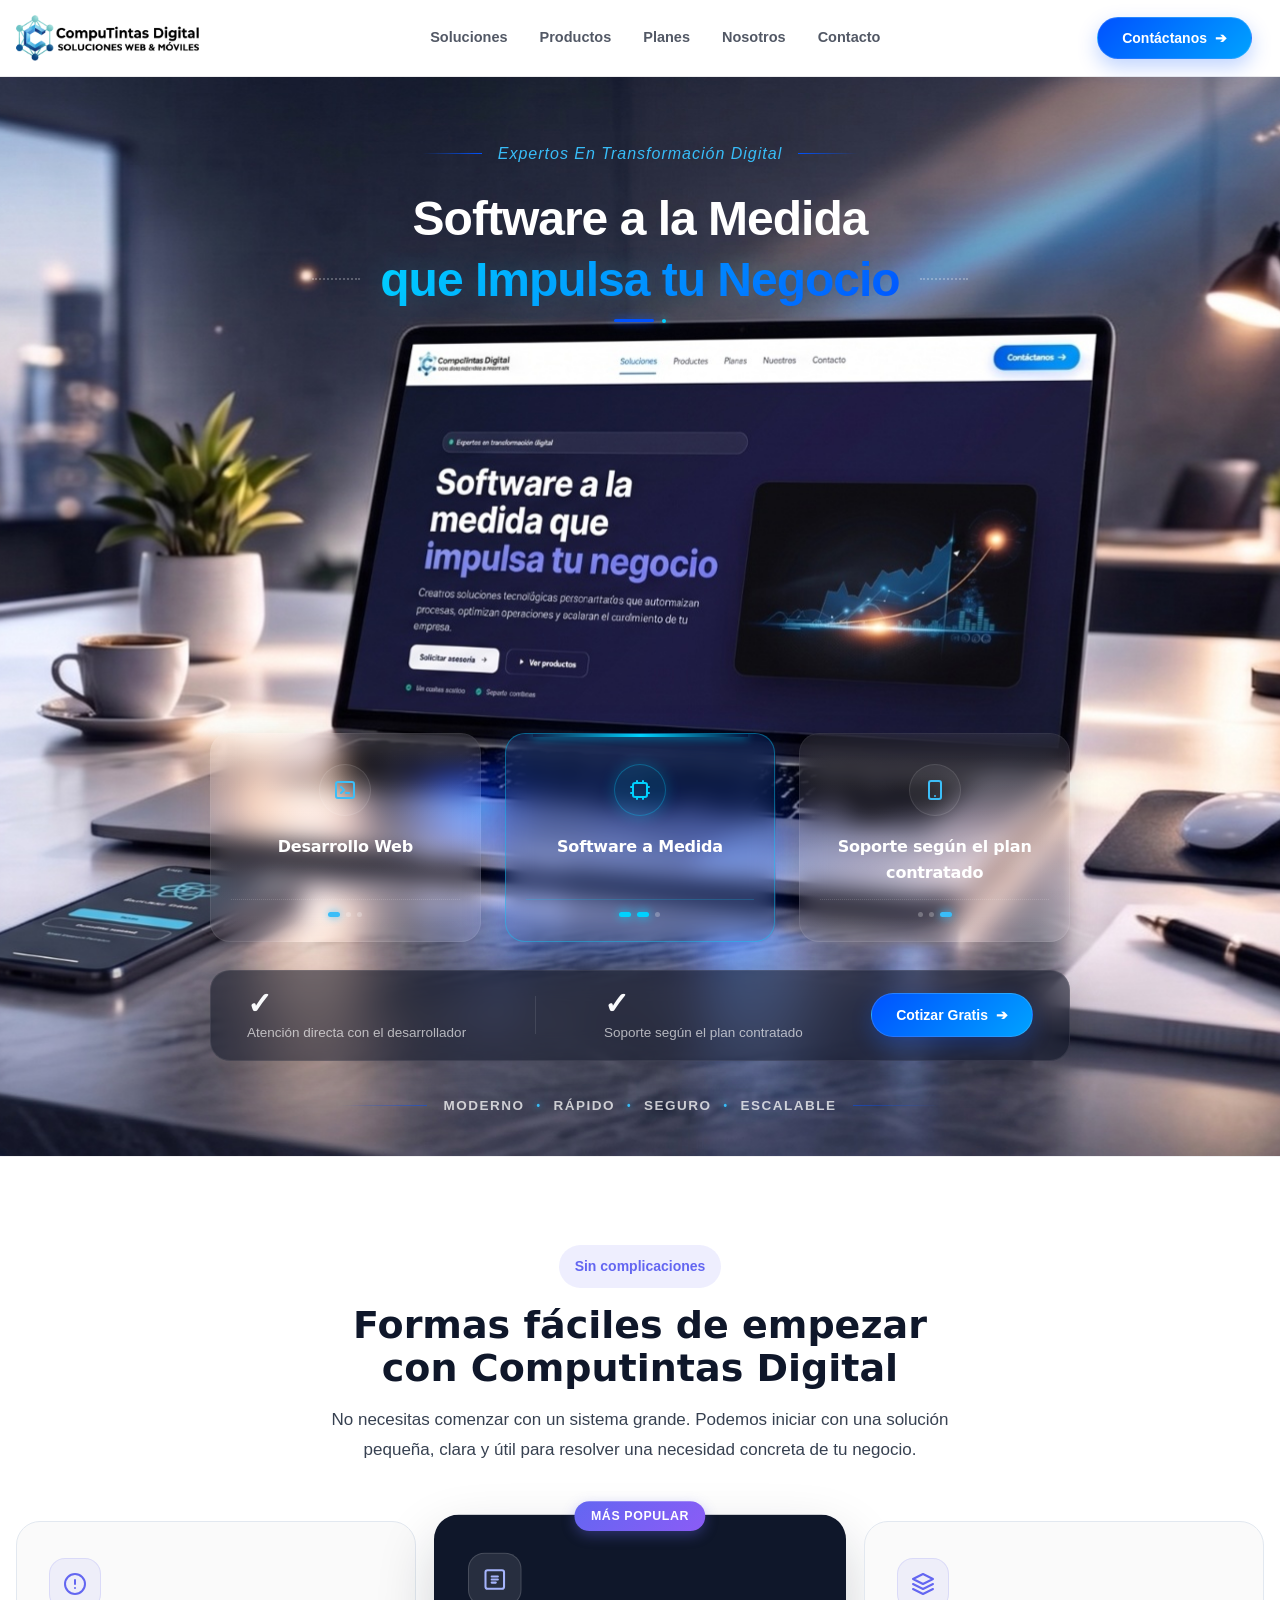
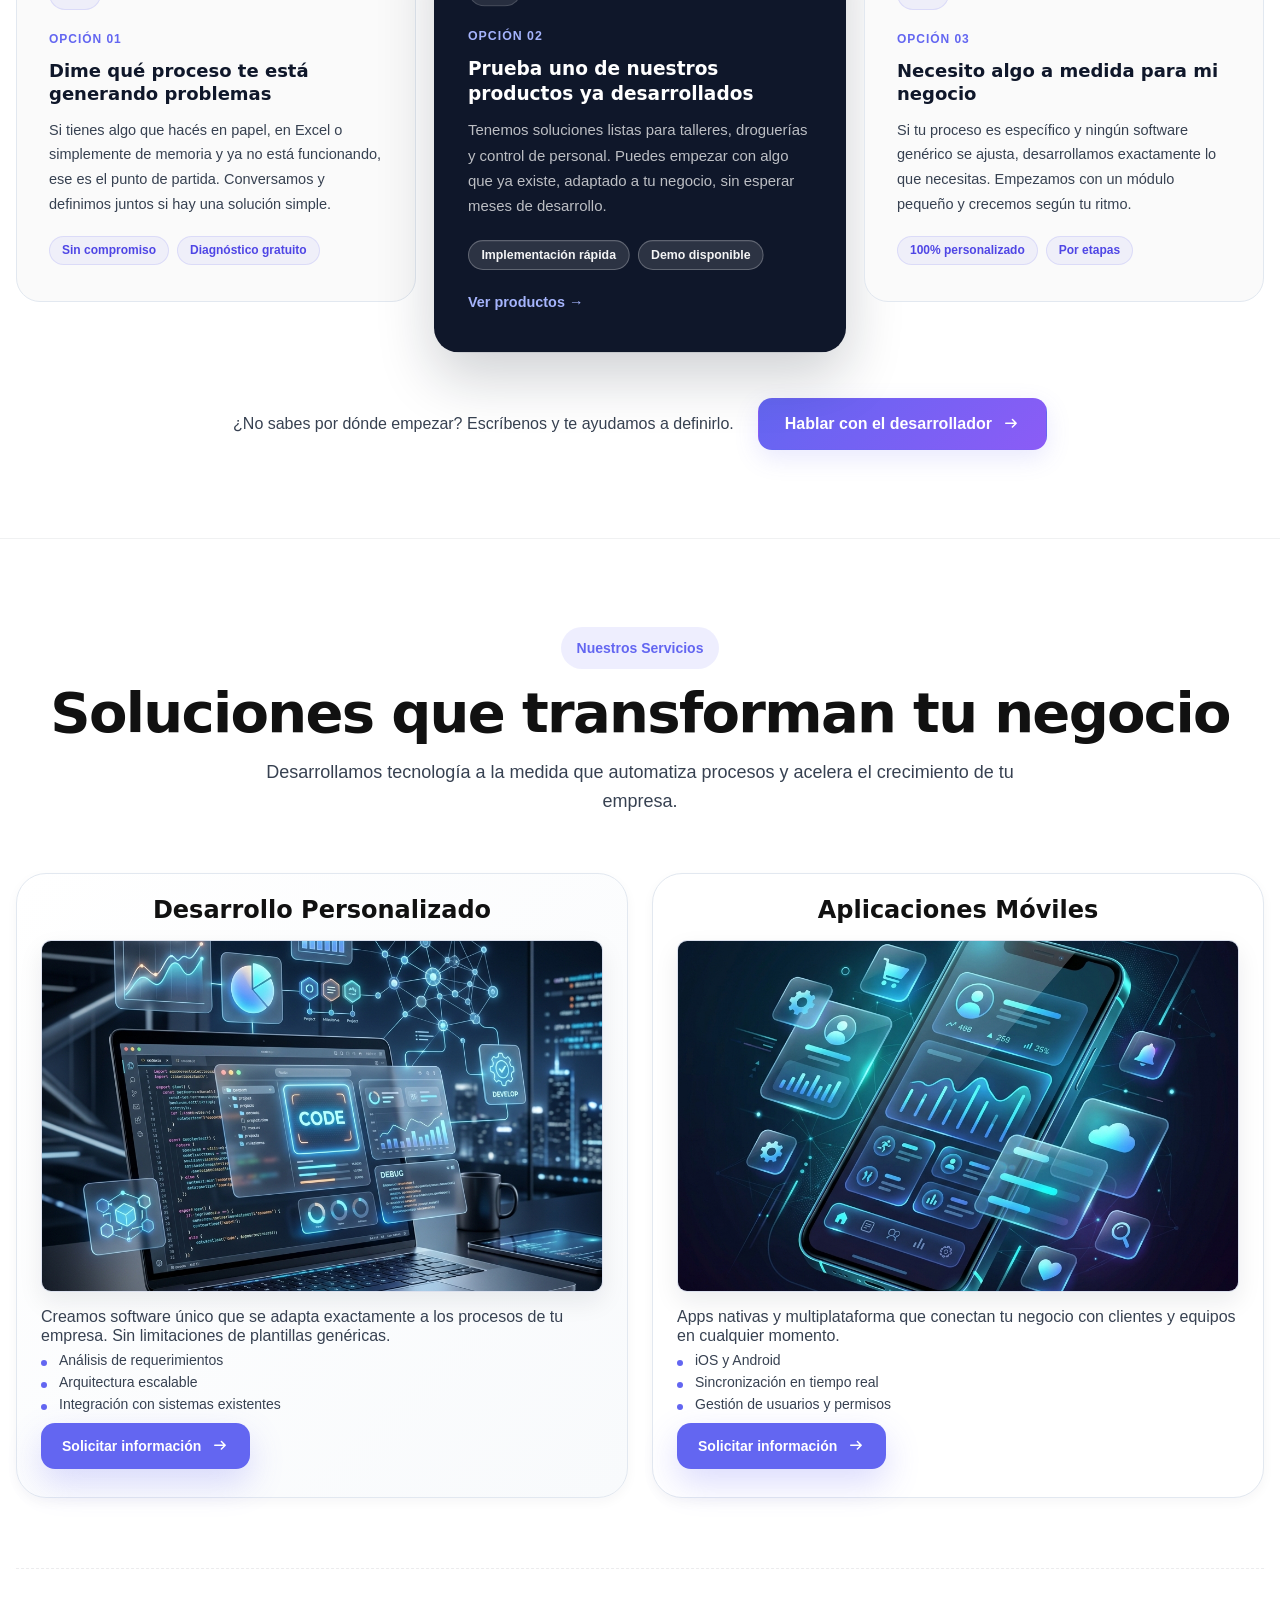
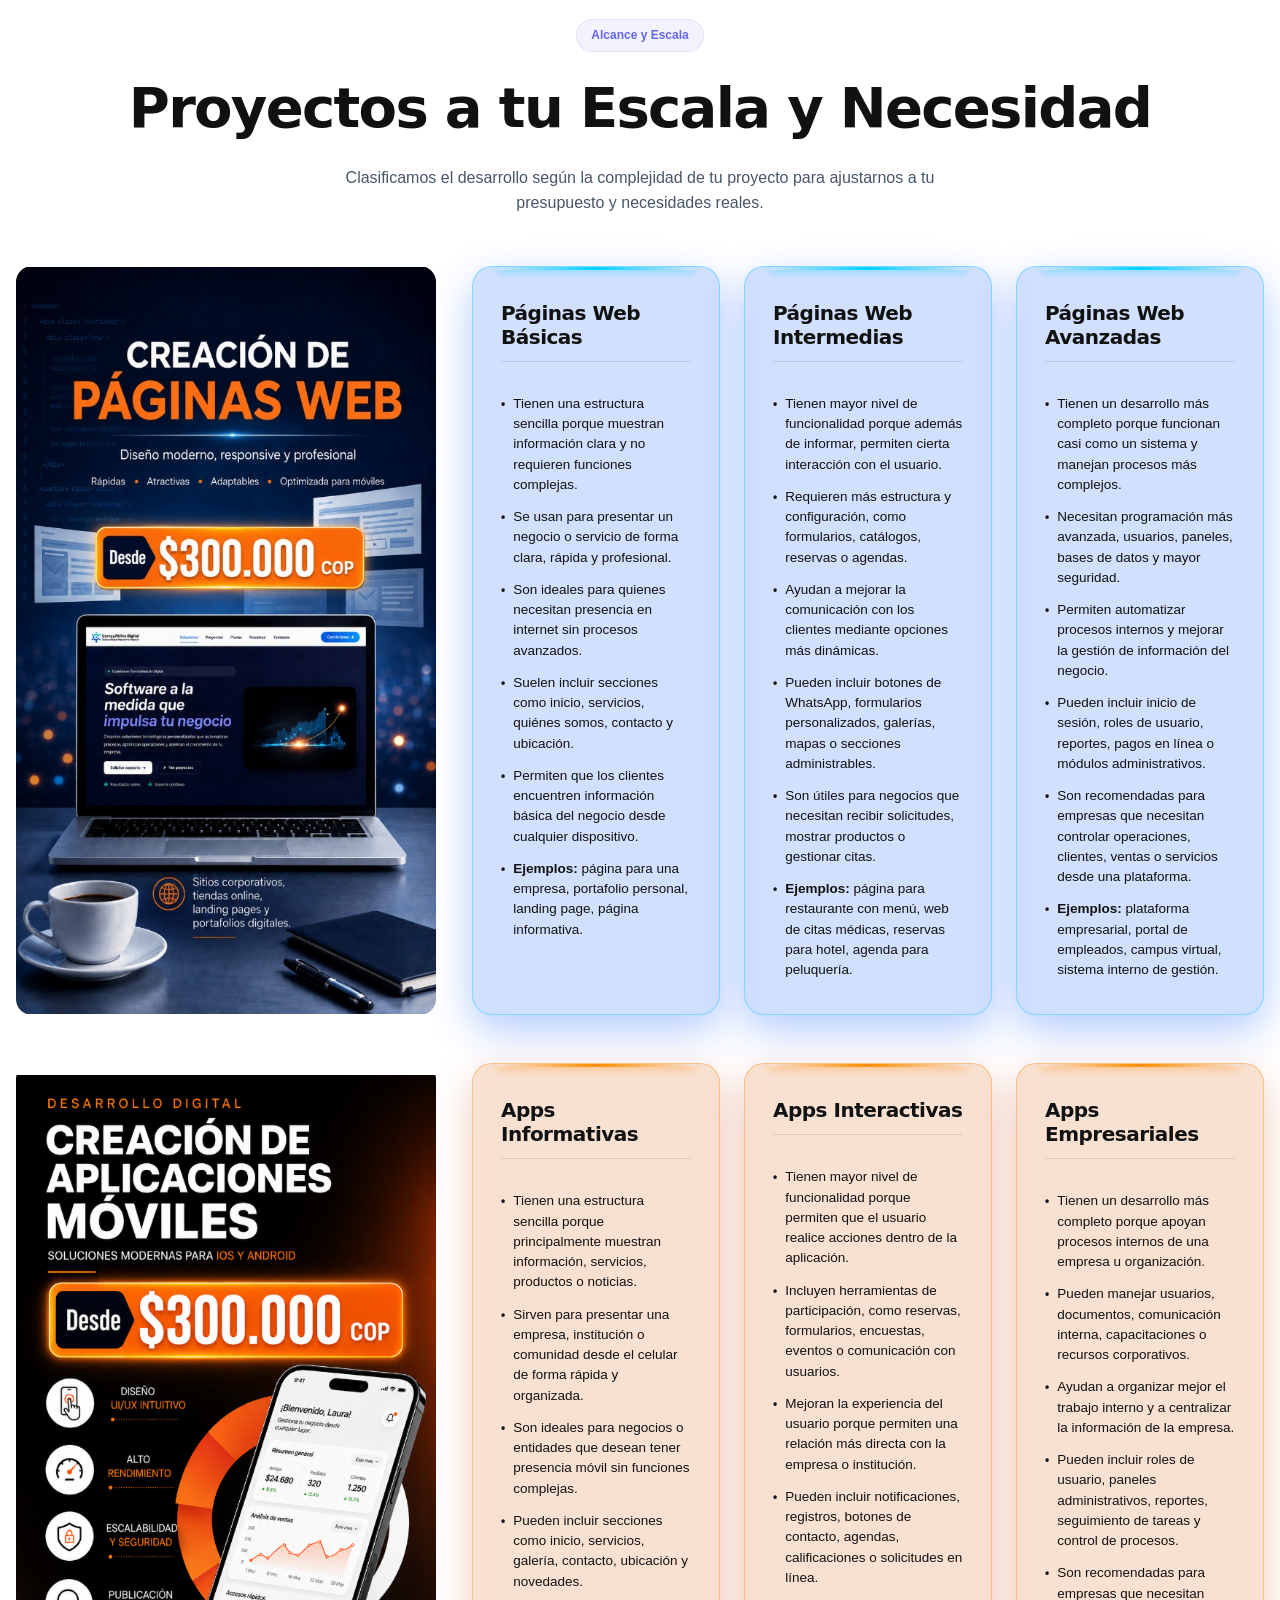
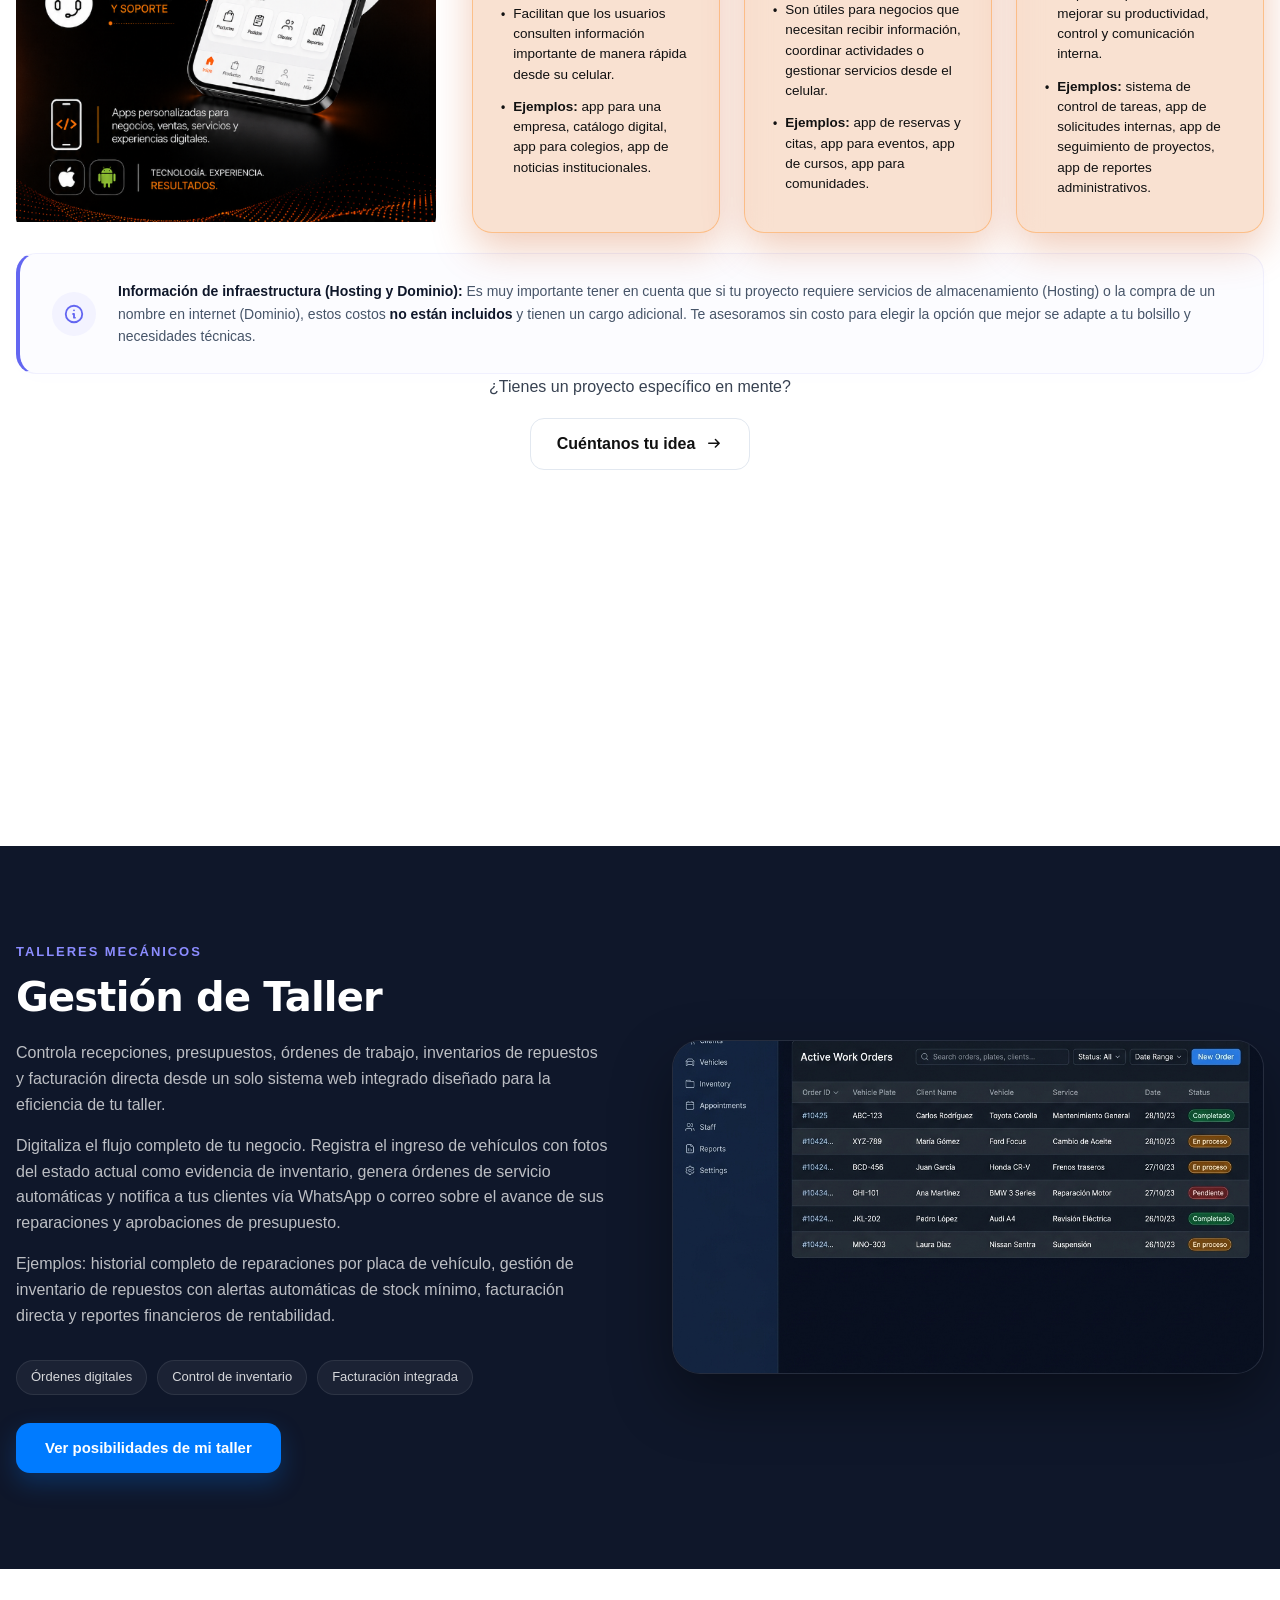
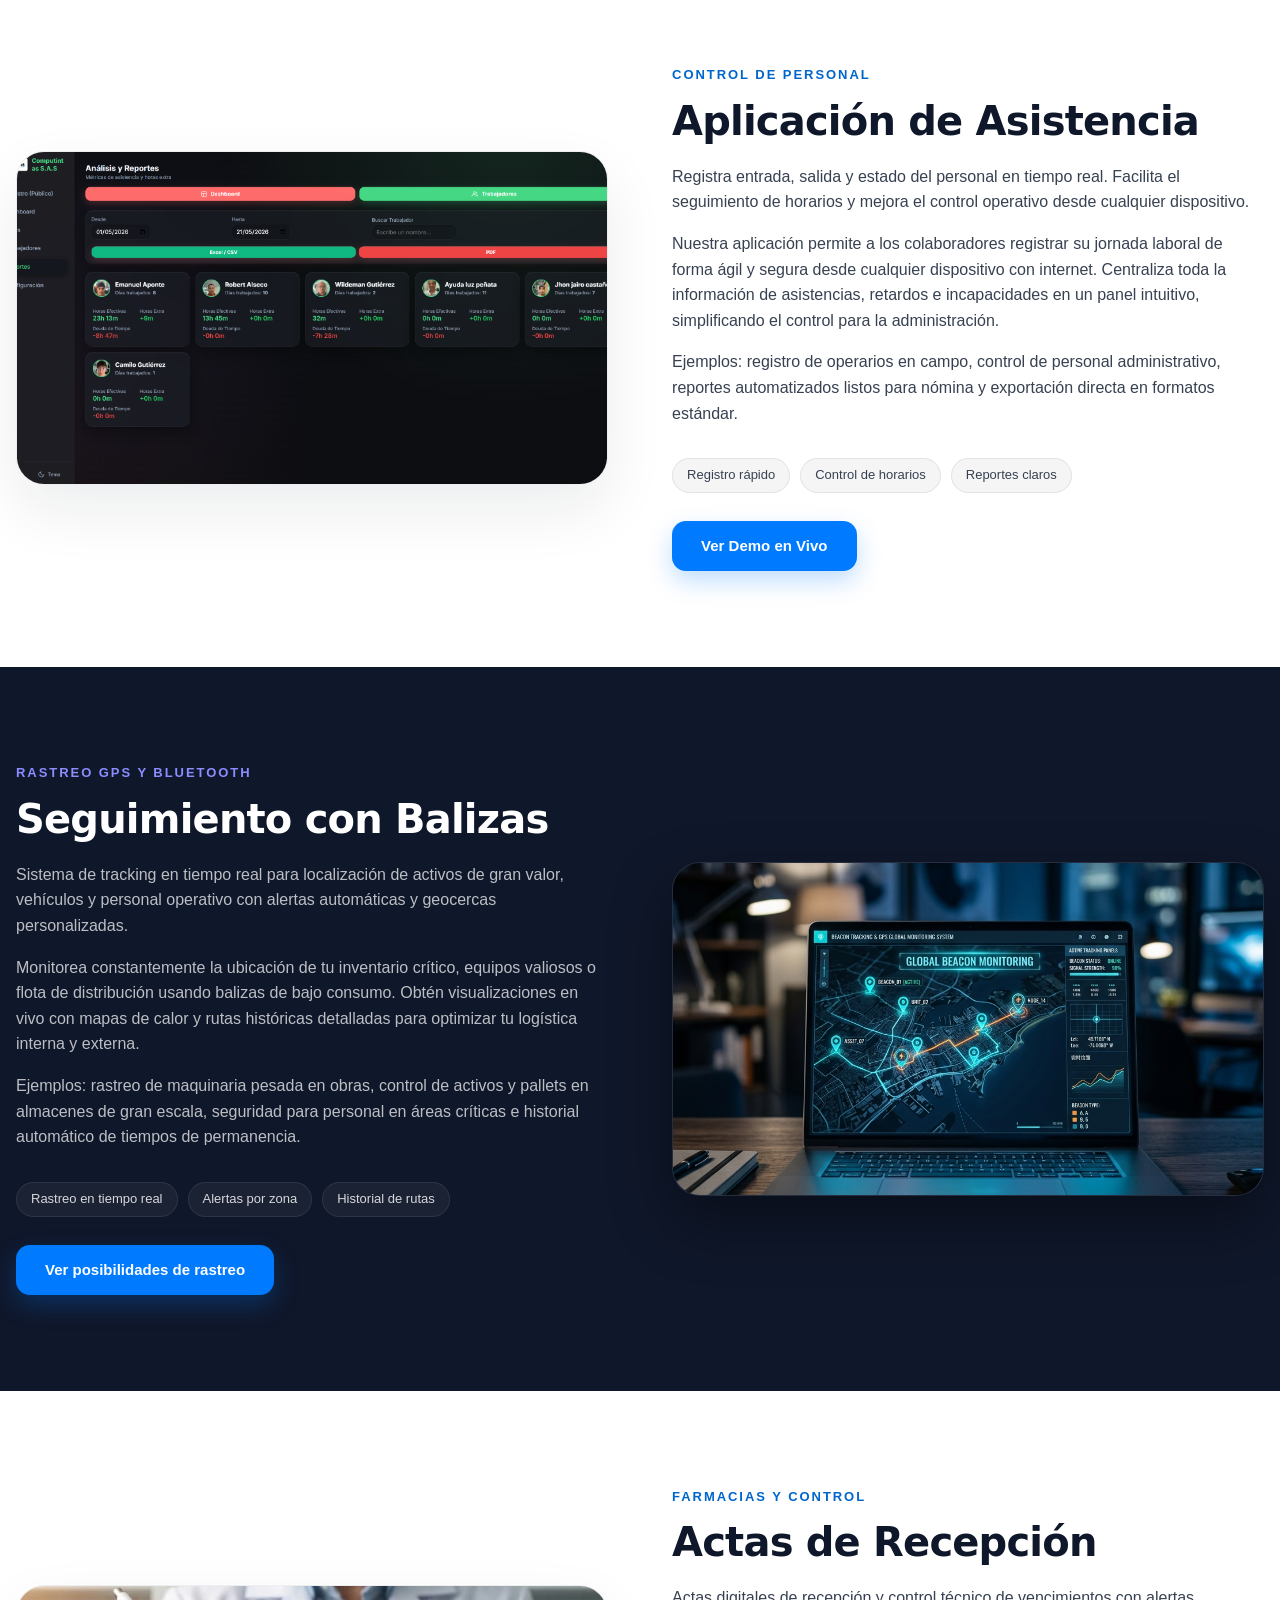
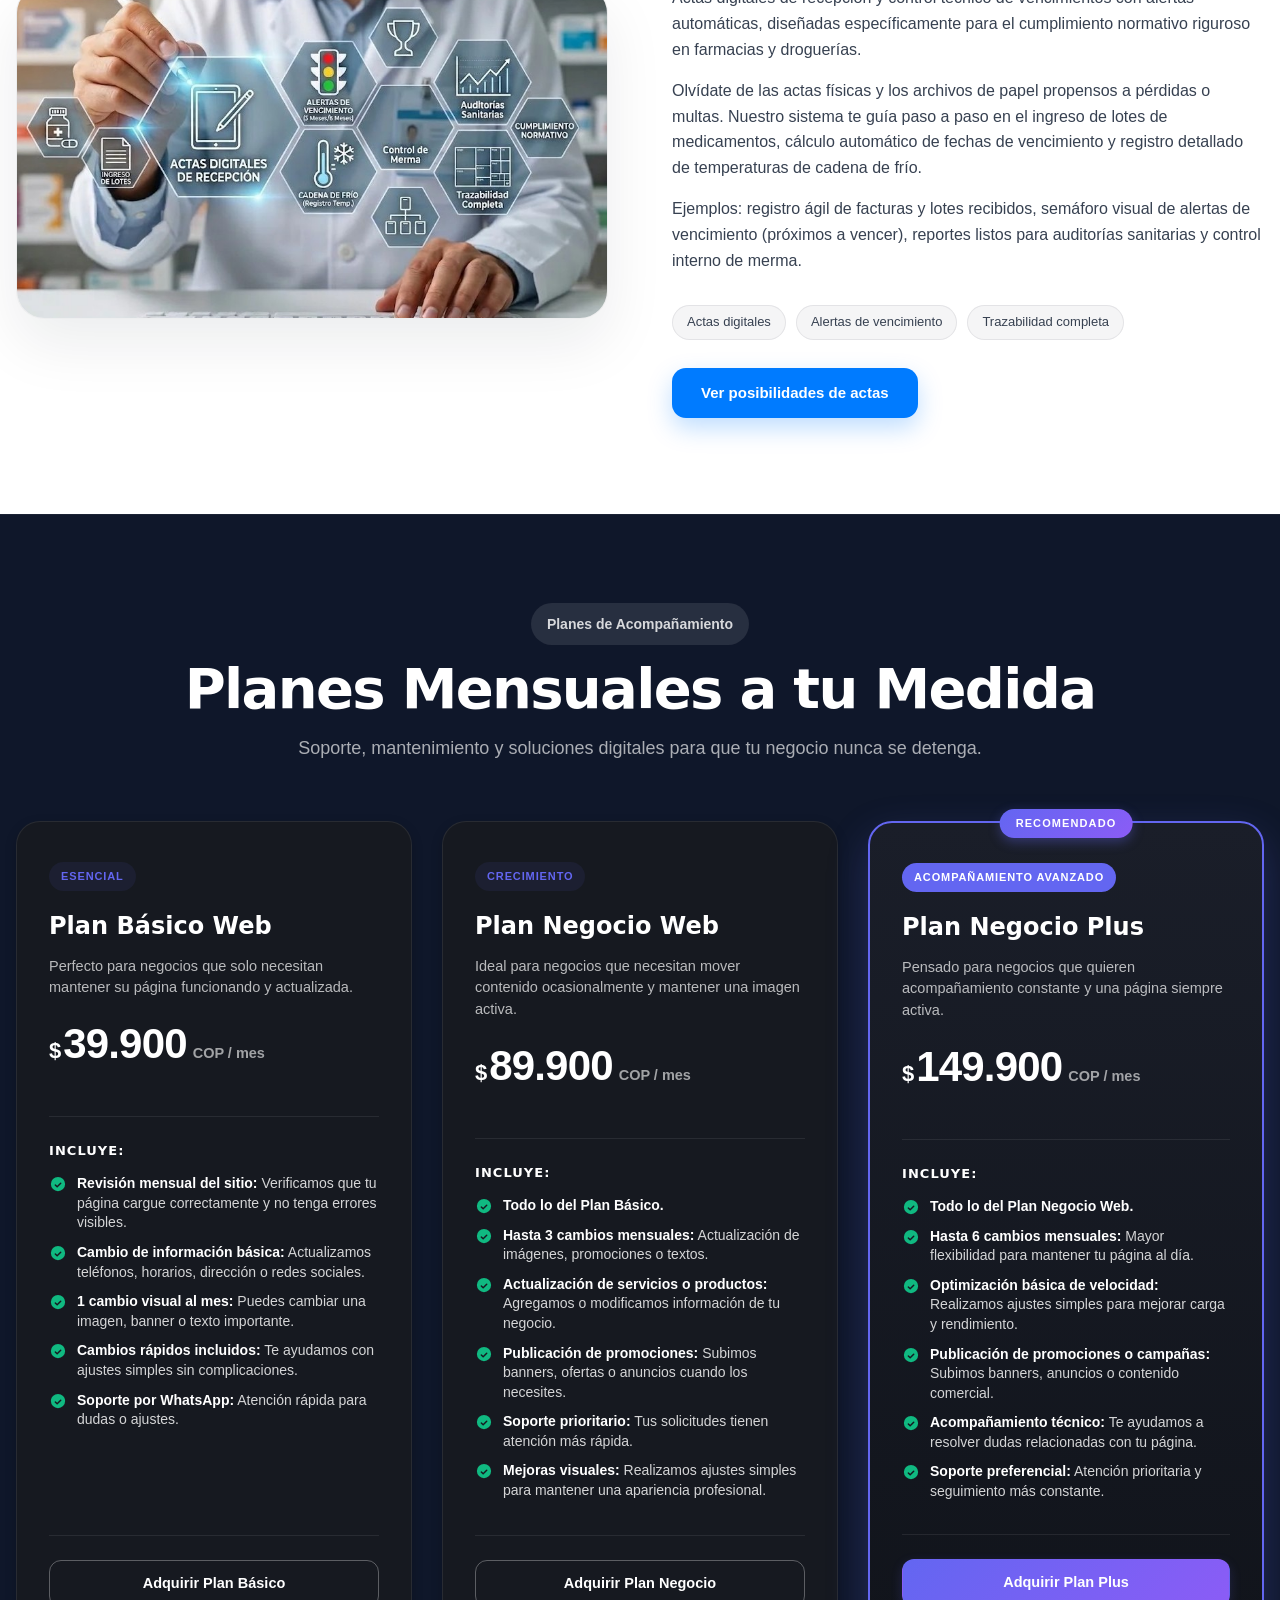
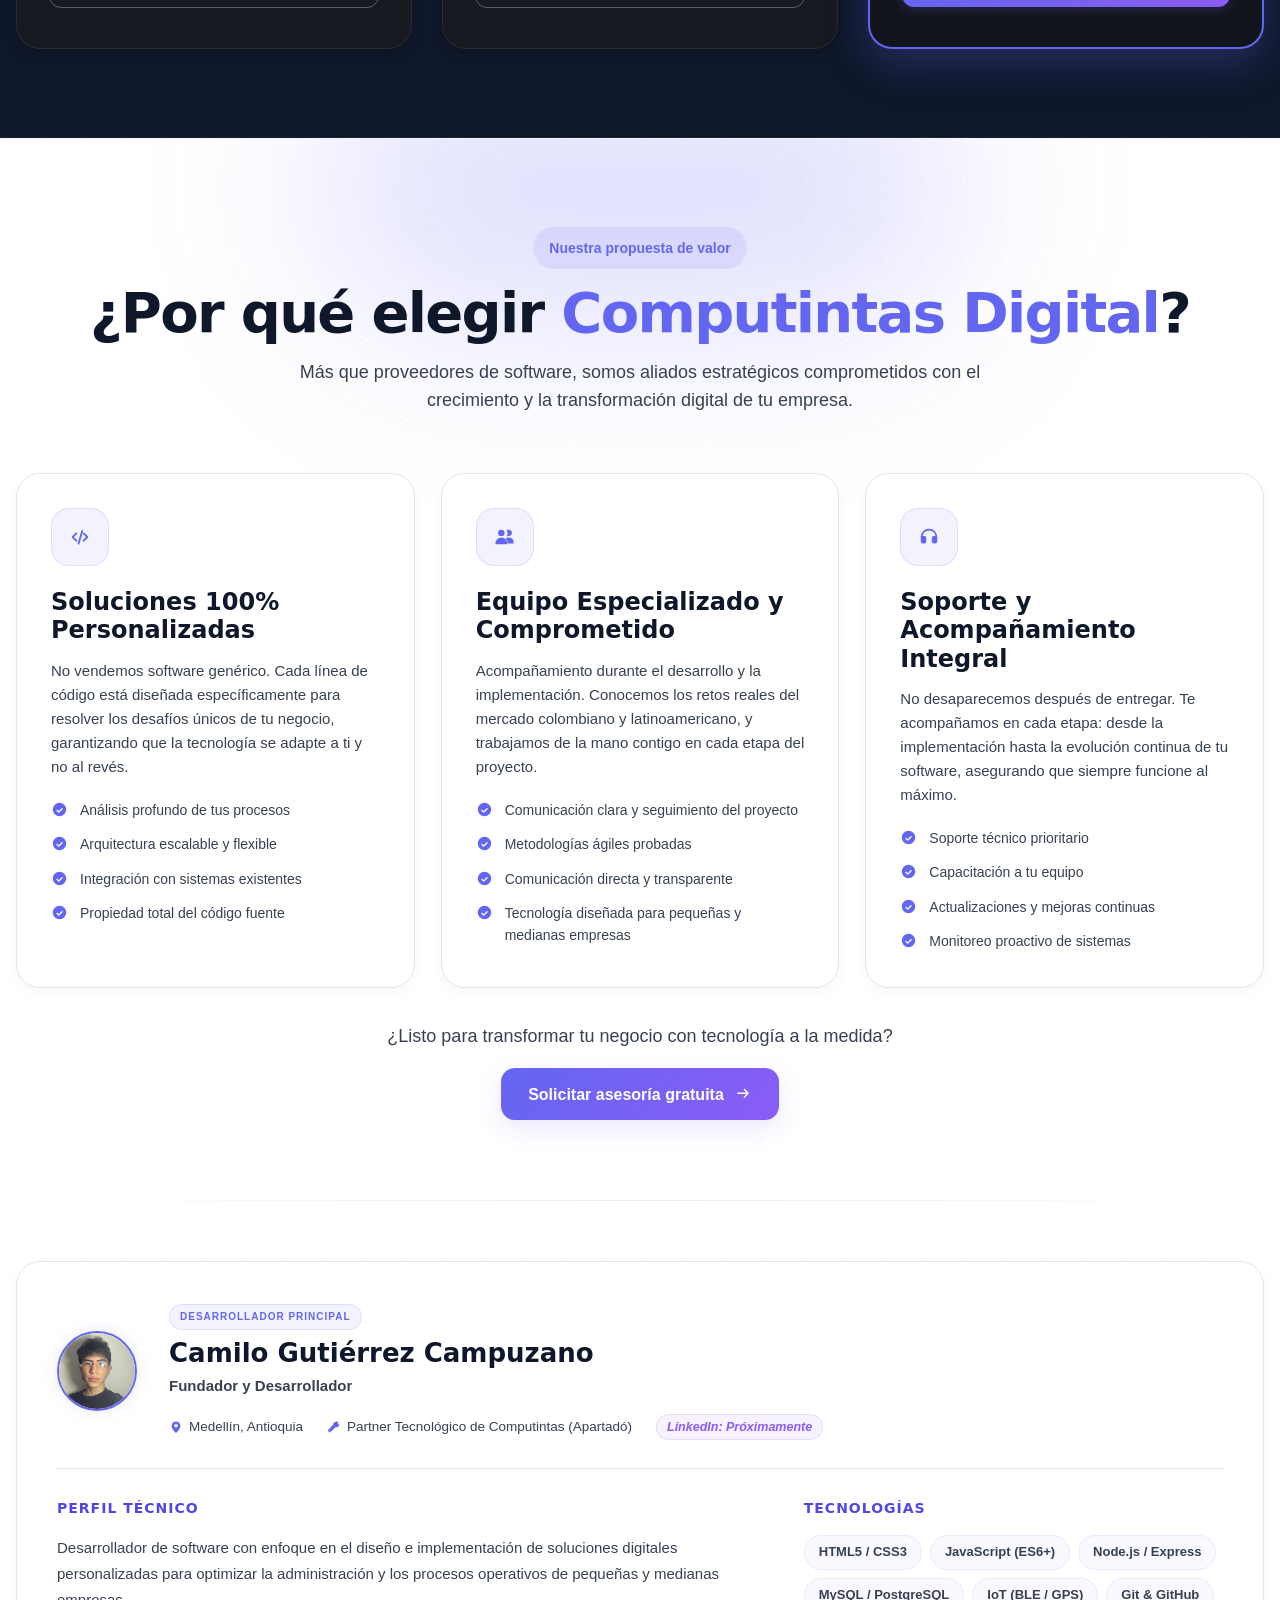
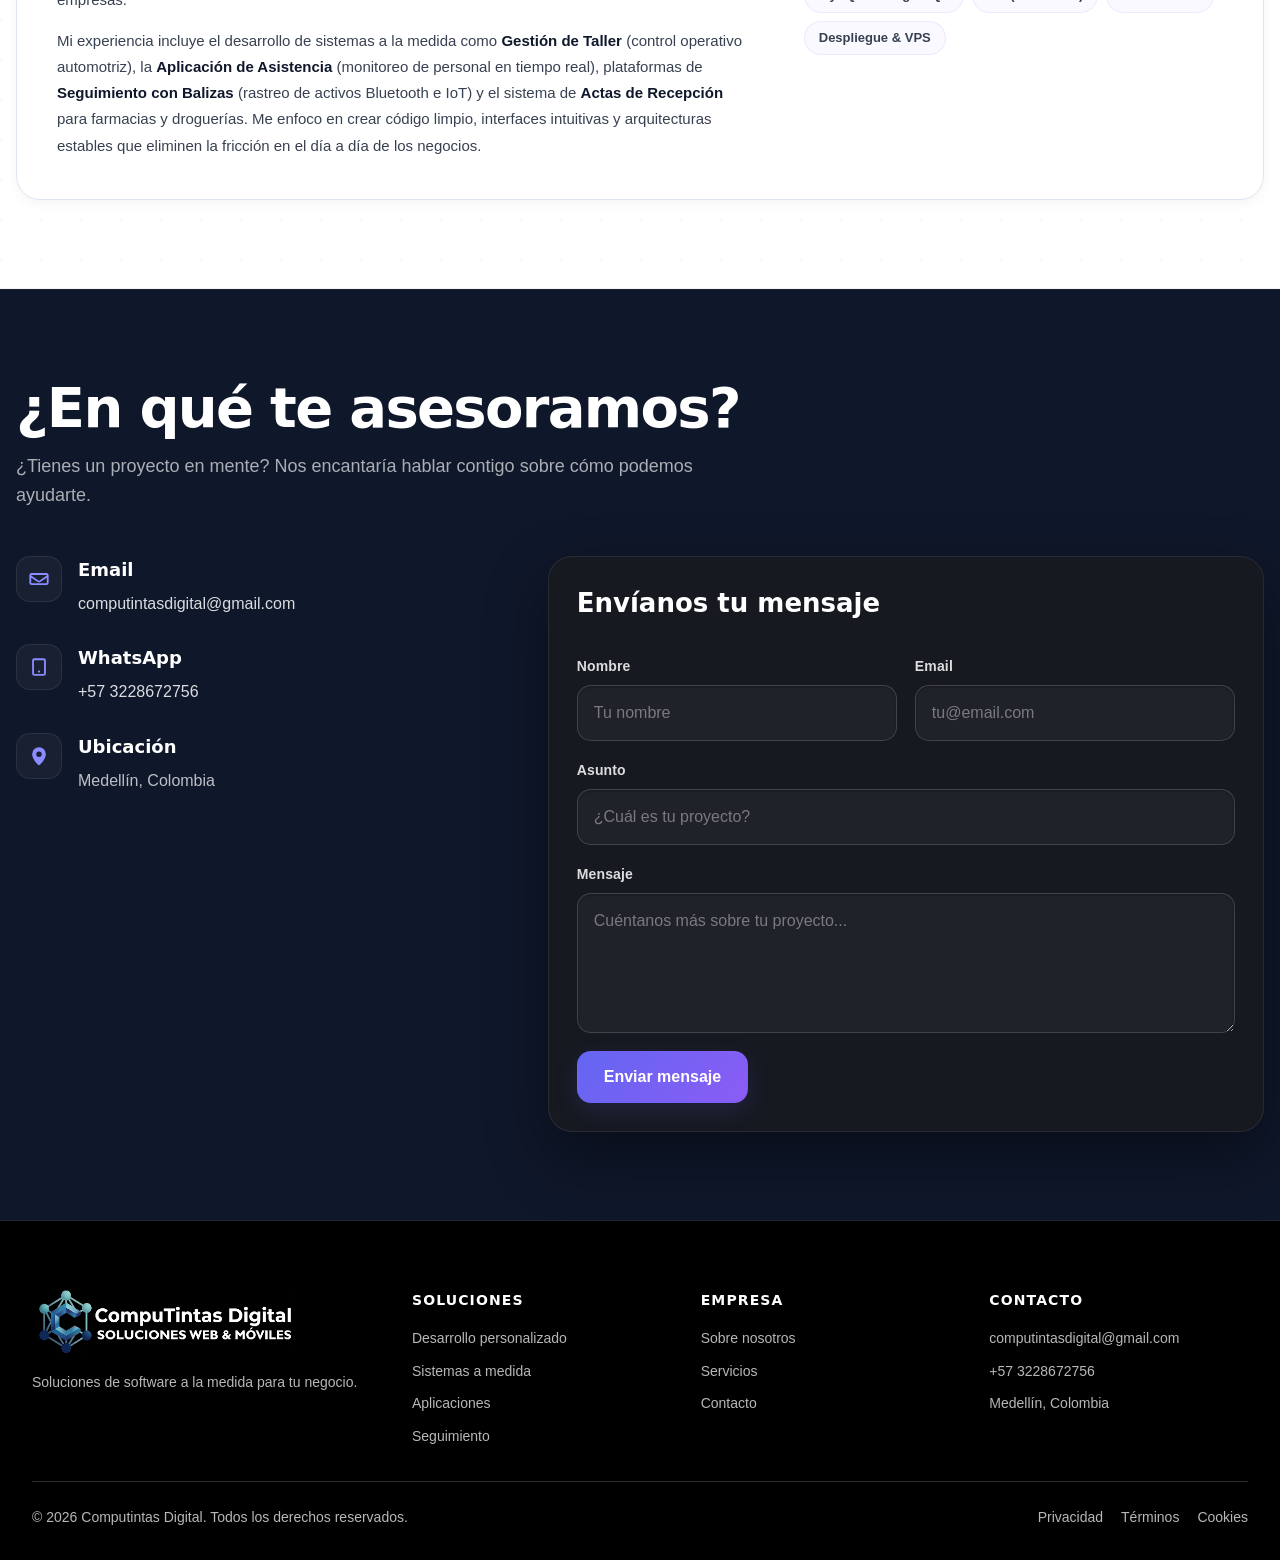
==== commit a4b3637d: "feat: enlazar boton de aplicacion de asistencia a la demo en vivo" ====
--- a/index.html
+++ b/index.html
@@ -9,7 +9,7 @@
 <meta content="software, desarrollo, Colombia, soluciones digitales, aplicaciones" name="keywords"/>
 <link href="favicon.png" rel="icon" type="image/png"/>
 <link href="apple-touch-icon.png" rel="apple-touch-icon"/>
-<link rel="stylesheet" href="assets/css/styles.css?v=199" />
+<link rel="stylesheet" href="assets/css/styles.css?v=200" />
 
 </head>
 <body>
@@ -553,7 +553,7 @@
             <li>Control de horarios</li>
             <li>Reportes claros</li>
           </ul>
-          <a class="product-link-btn" href="#contacto">Ver posibilidades de mi app</a>
+          <a class="product-link-btn" href="https://base-de-datos-ff33f.web.app/demo.html" target="_blank" rel="noopener noreferrer">Ver Demo en Vivo</a>
         </div>
         <div class="product-media">
           <img alt="Aplicación de Asistencia" loading="lazy" src="assets/img/asistencia.png"/>
--- a/assets/css/styles.css
+++ b/assets/css/styles.css
@@ -2185,8 +2185,8 @@
       }
 
       .service-card, .pillar-card, .about-stats, .contact-card-body, .contact-card-header {
-        padding-left: 22px;
-        padding-right: 22px;
+        padding-left: 16px;
+        padding-right: 16px;
       }
 
       .header-inner {
@@ -2199,7 +2199,7 @@
 
       .service-card {
         min-height: auto;
-        padding: 18px 18px 22px;
+        padding: 14px 14px 16px;
       }
 
       .service-media {
@@ -2207,7 +2207,7 @@
       }
 
       .service-media img {
-        height: 250px;
+        height: 180px;
       }
 
       .service-body {
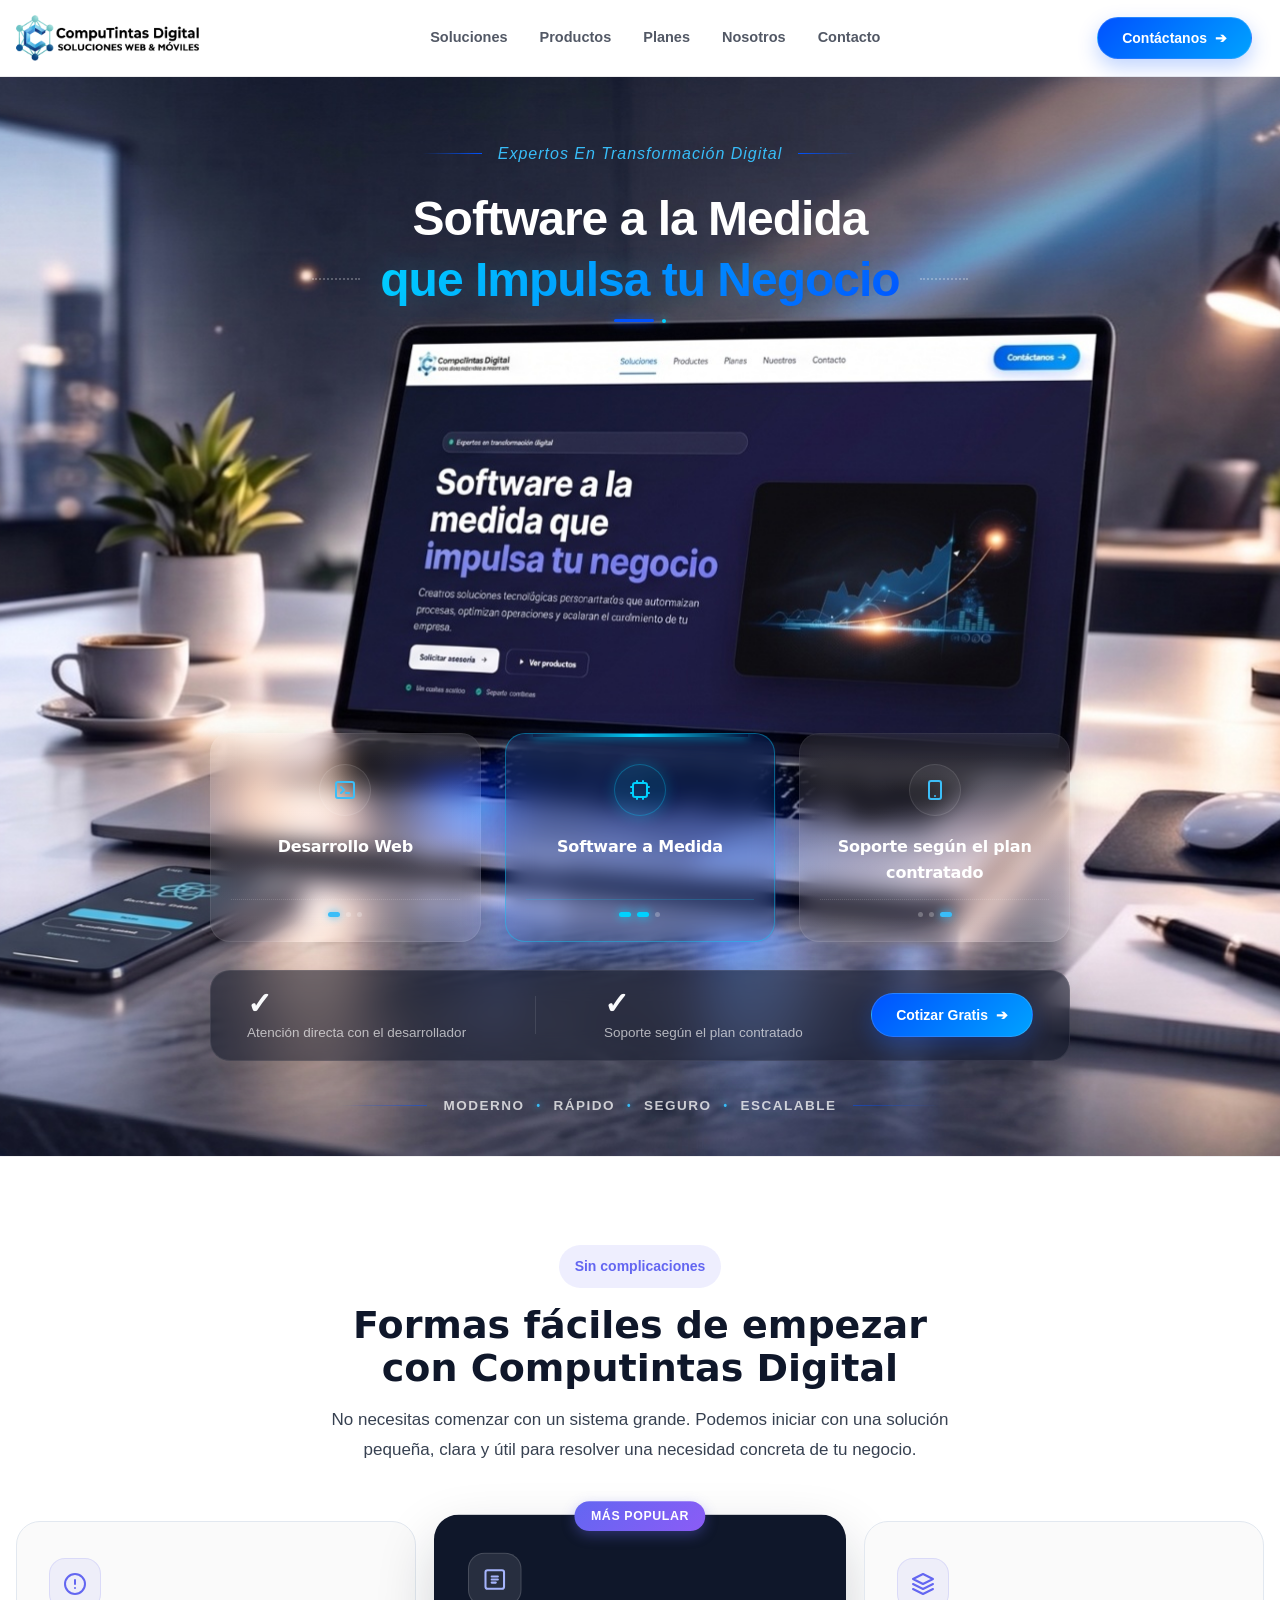
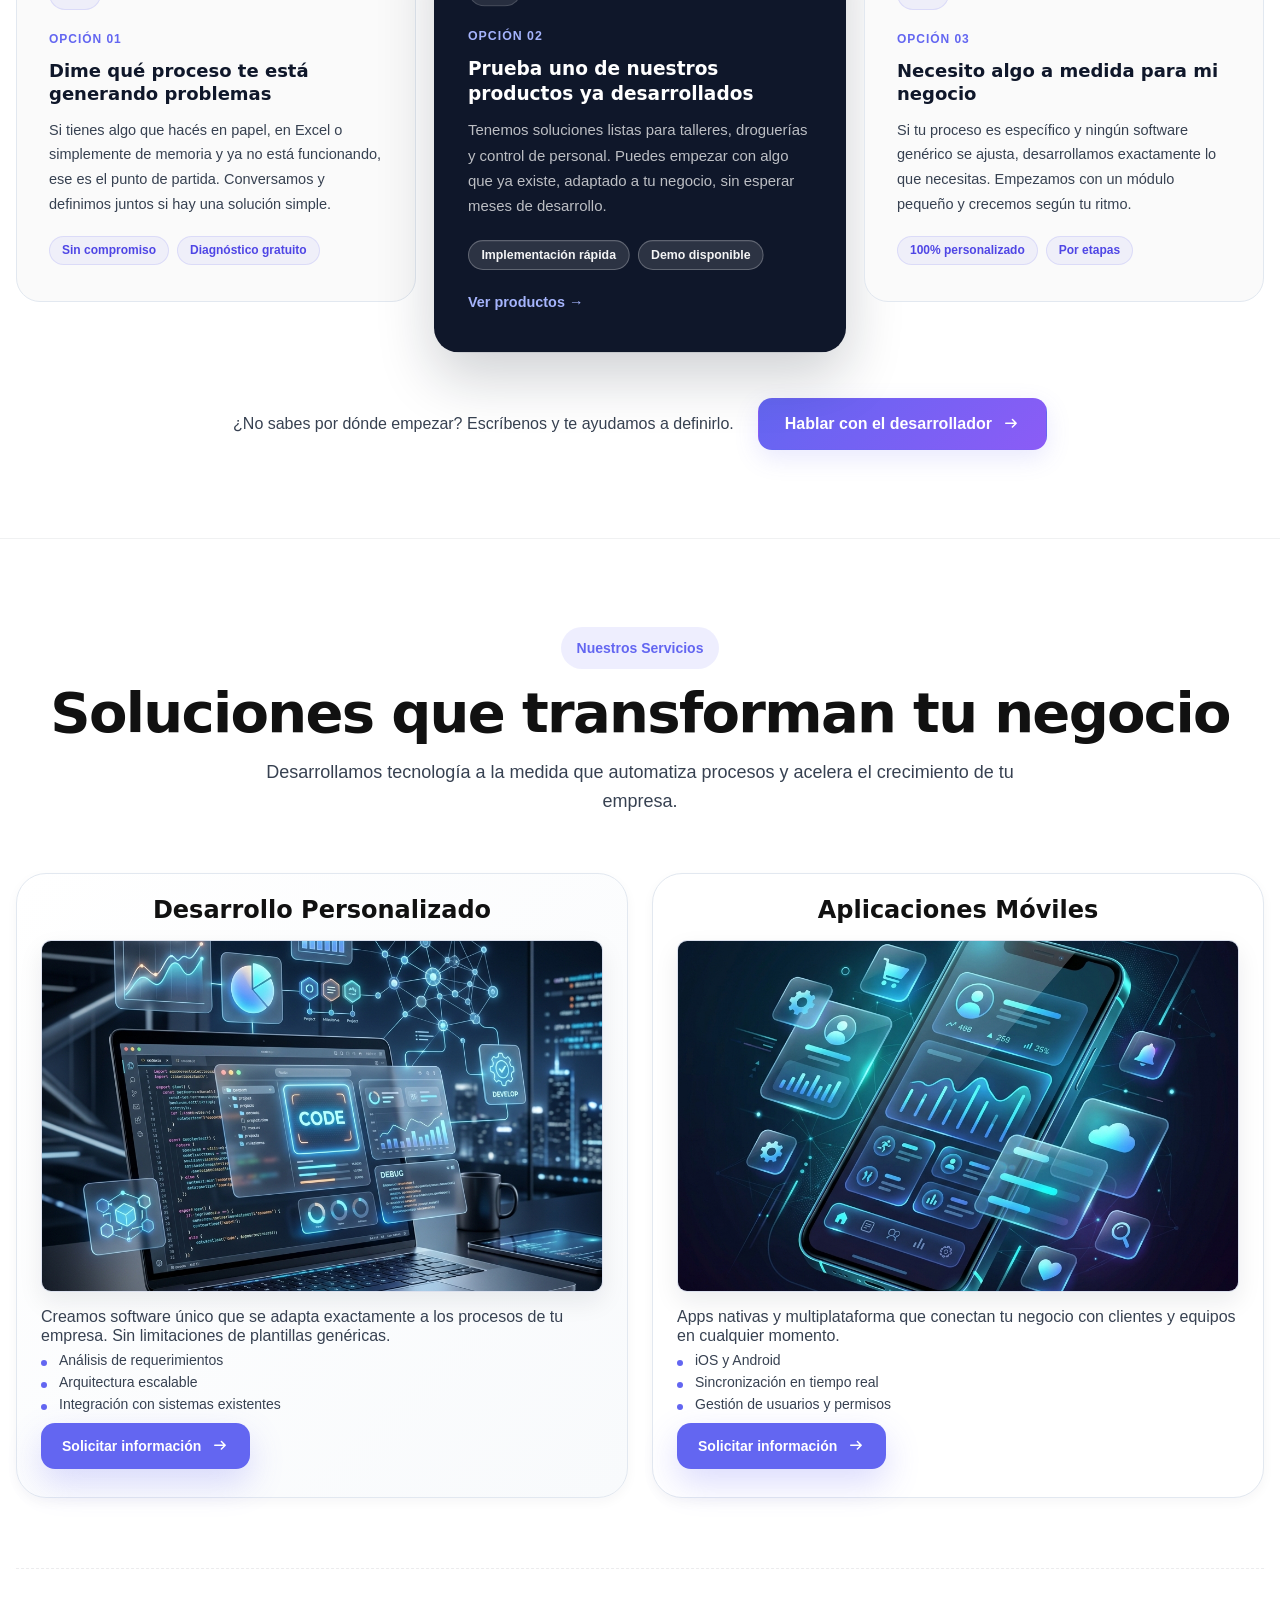
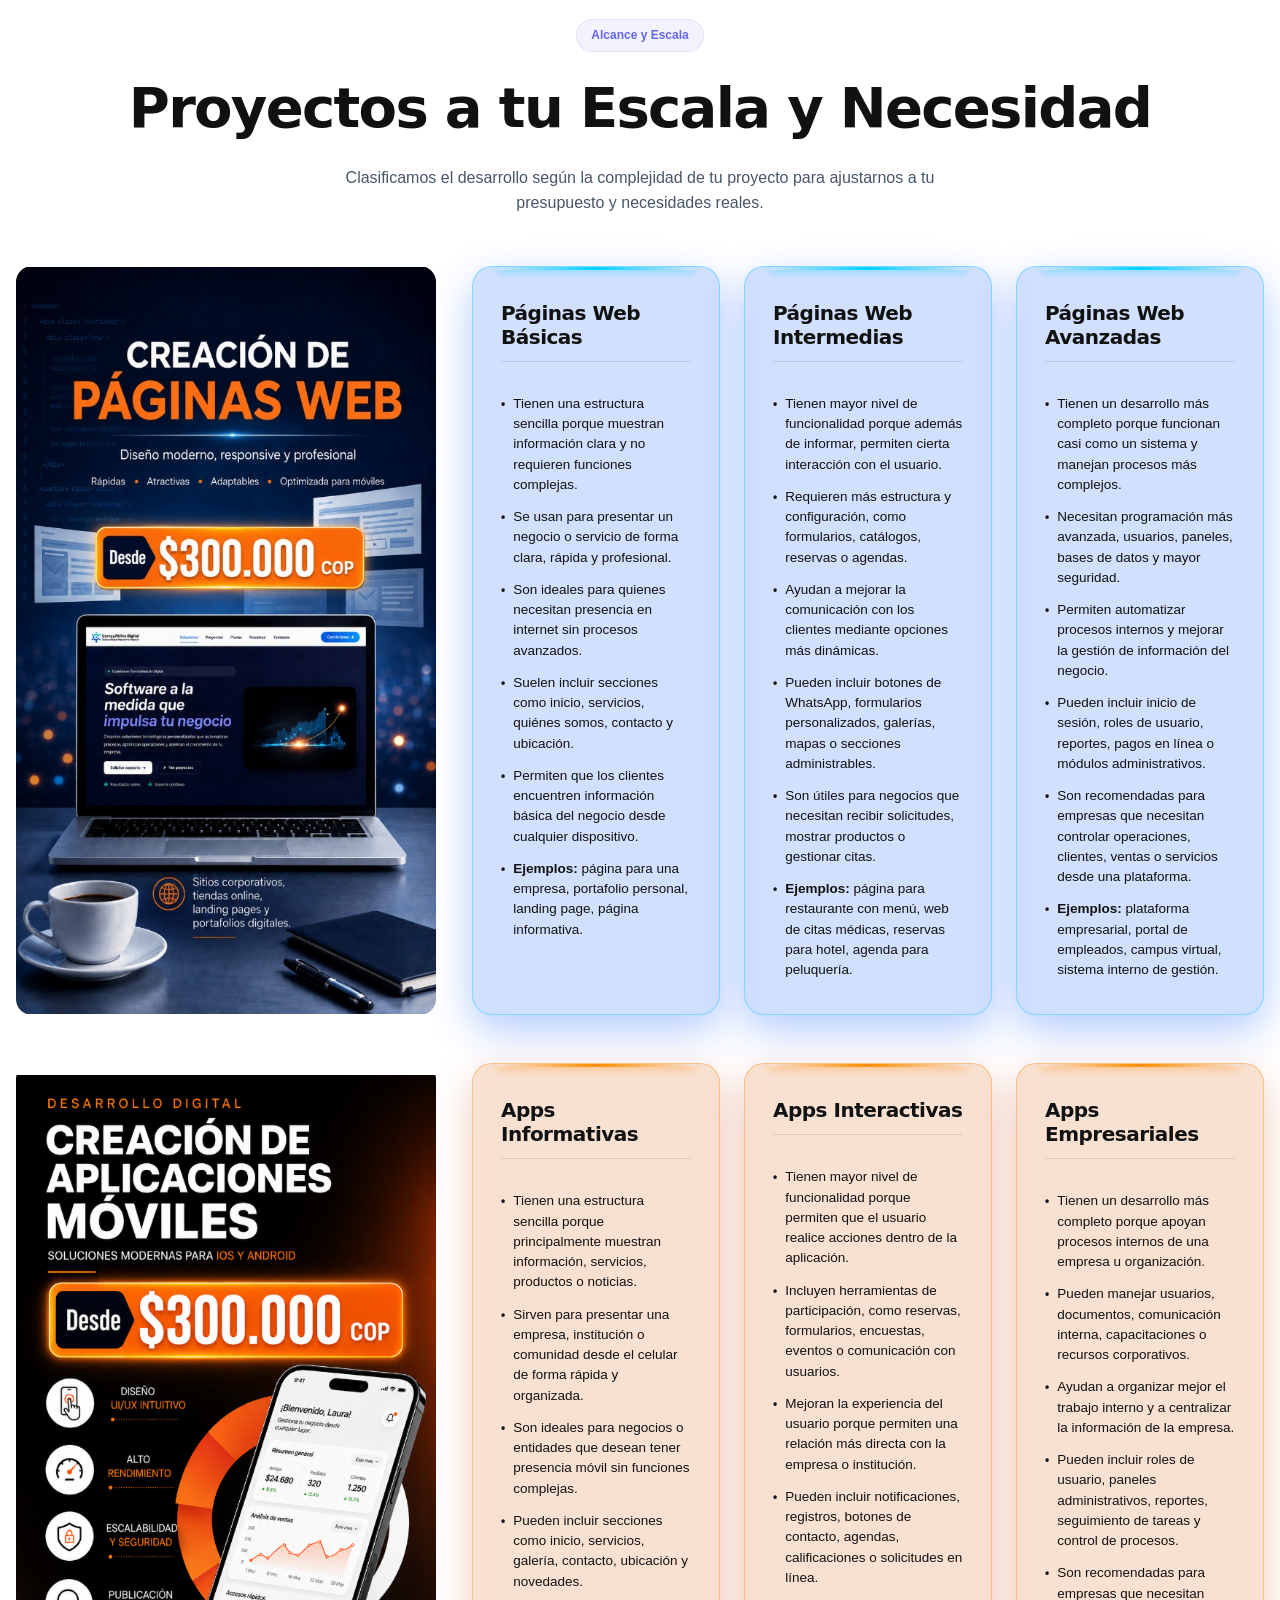
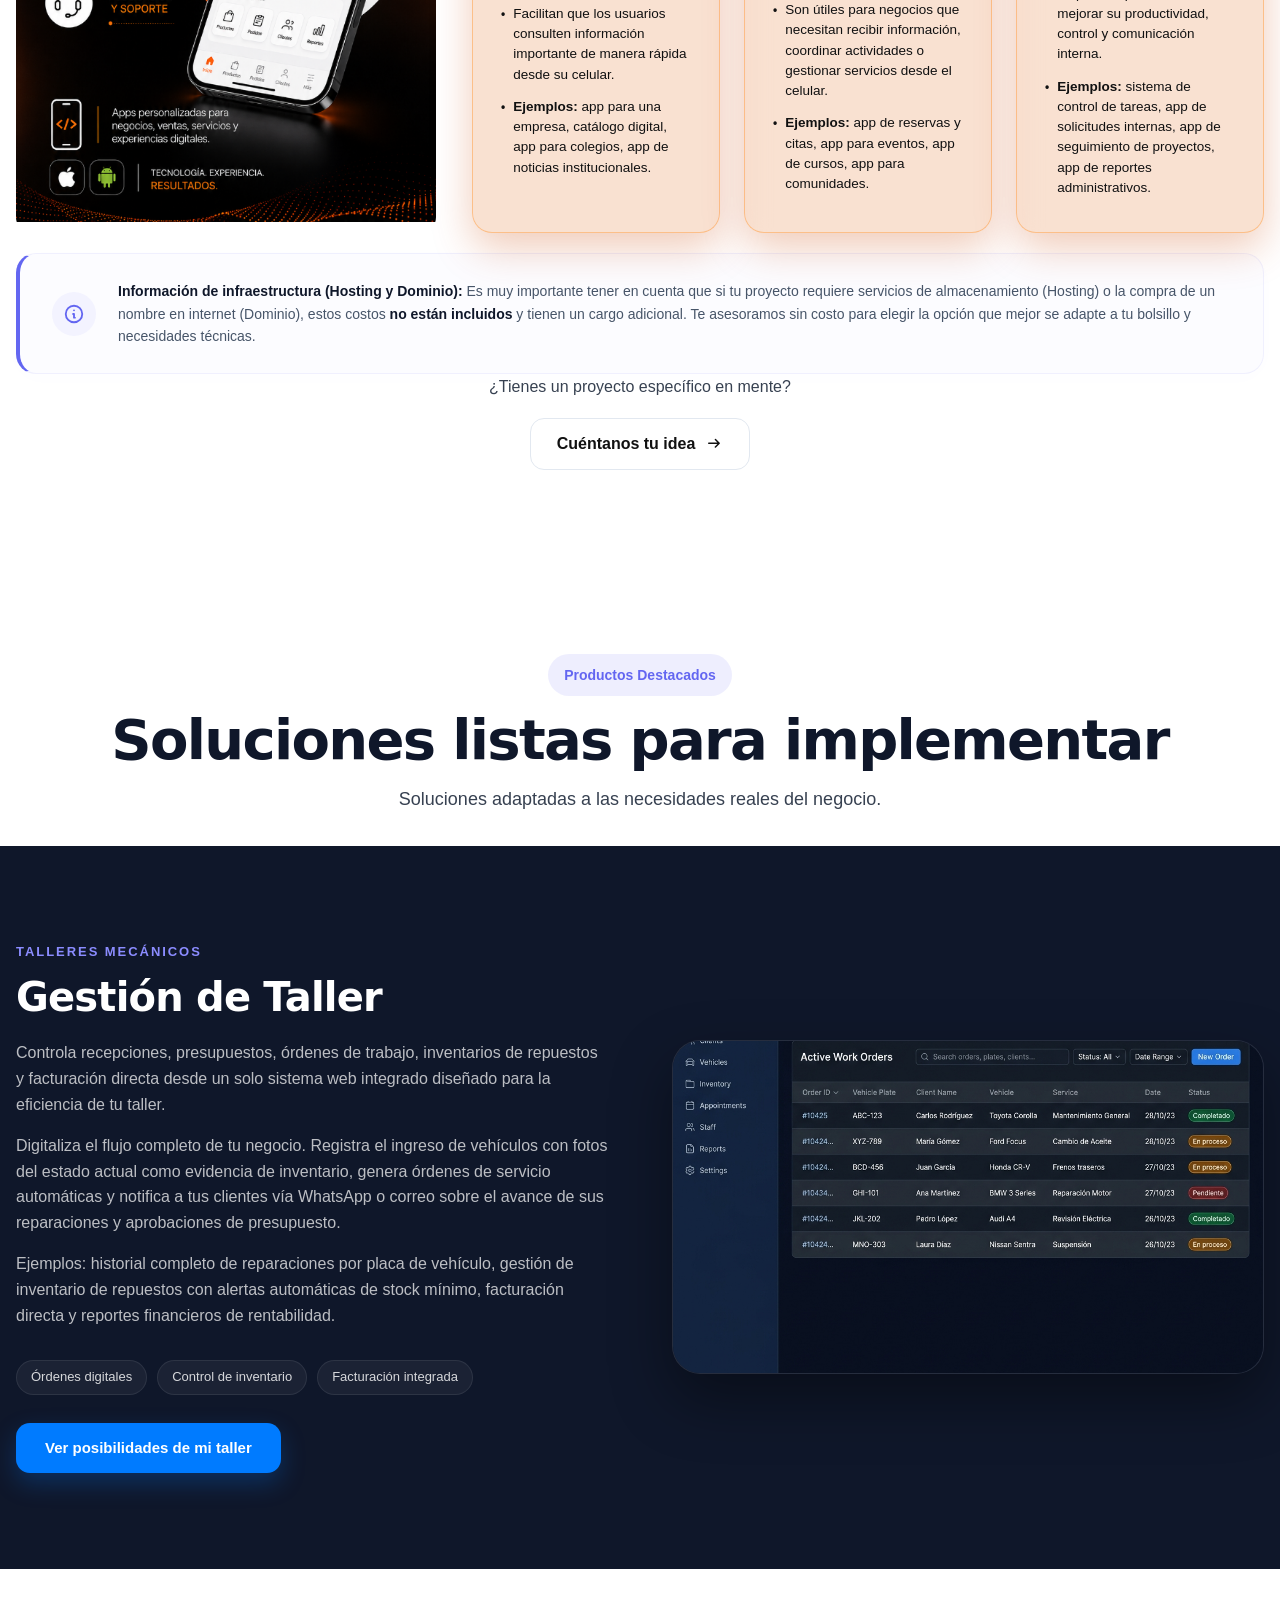
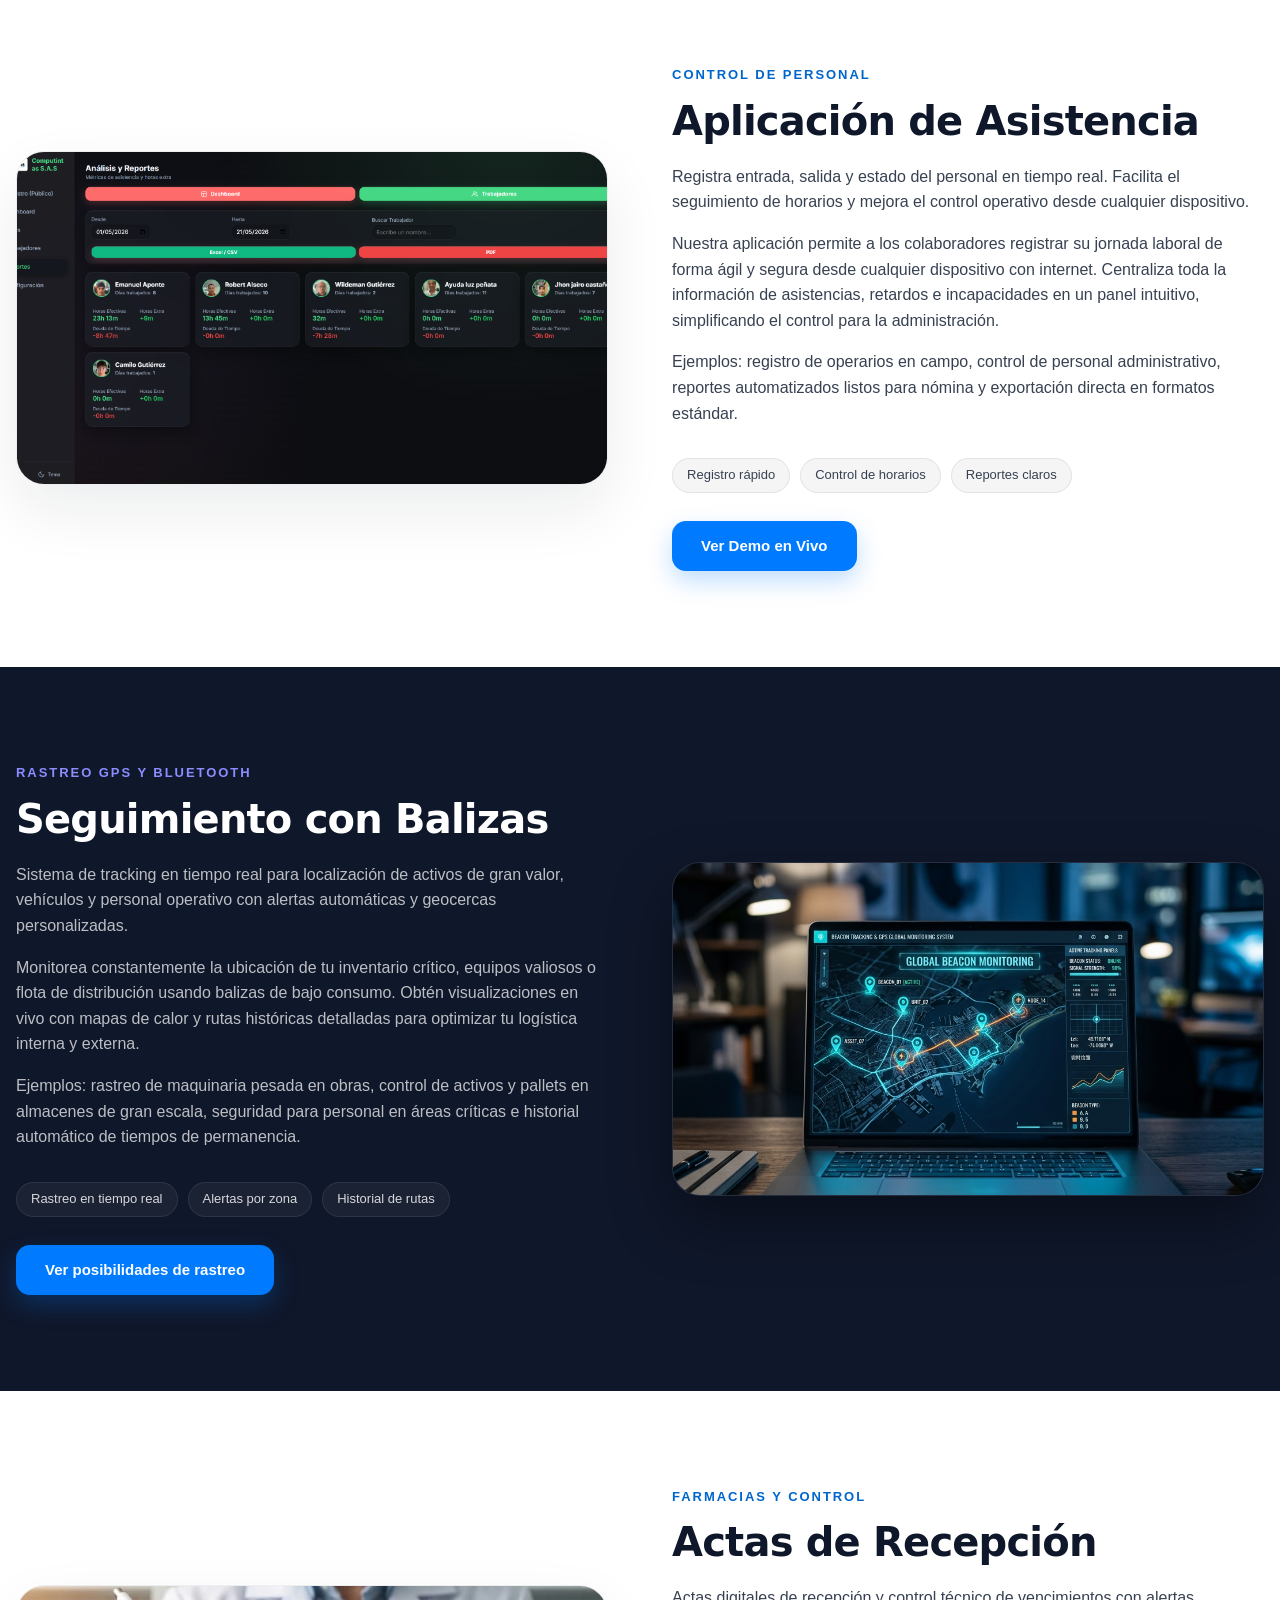
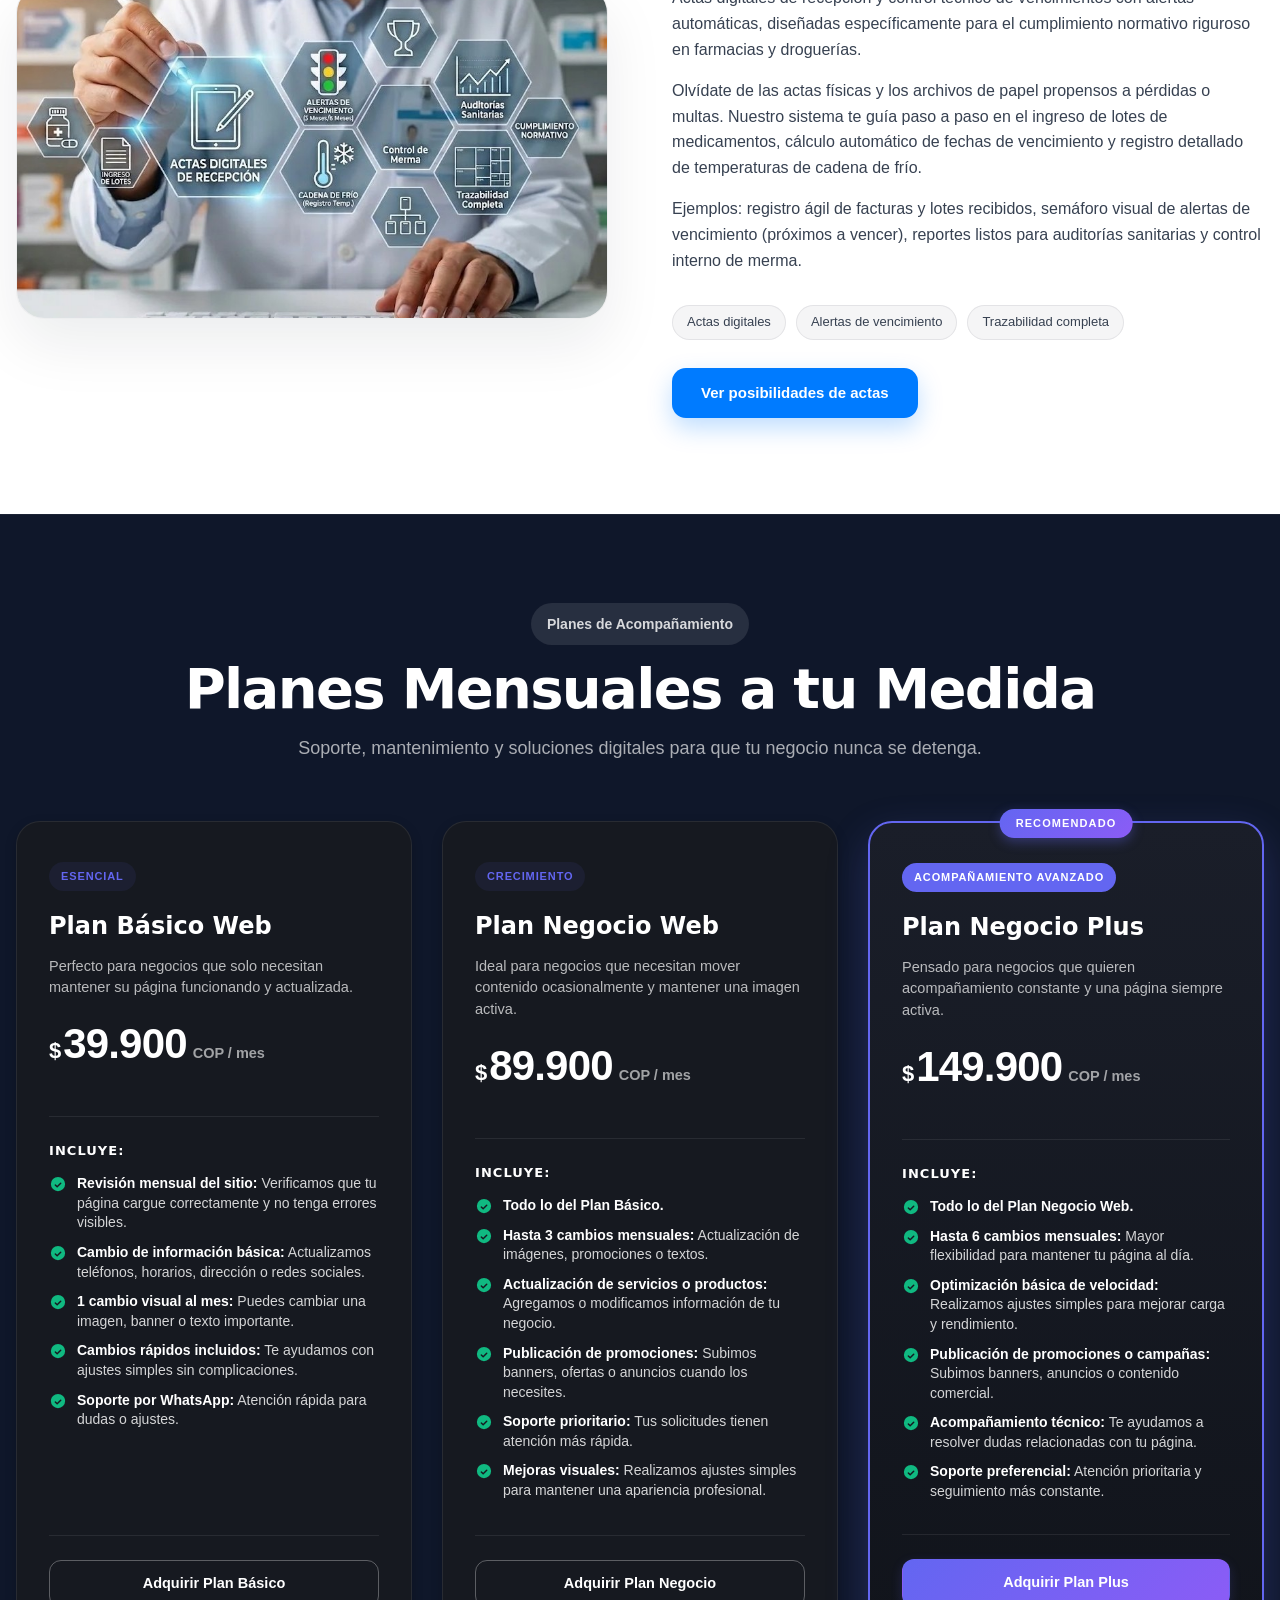
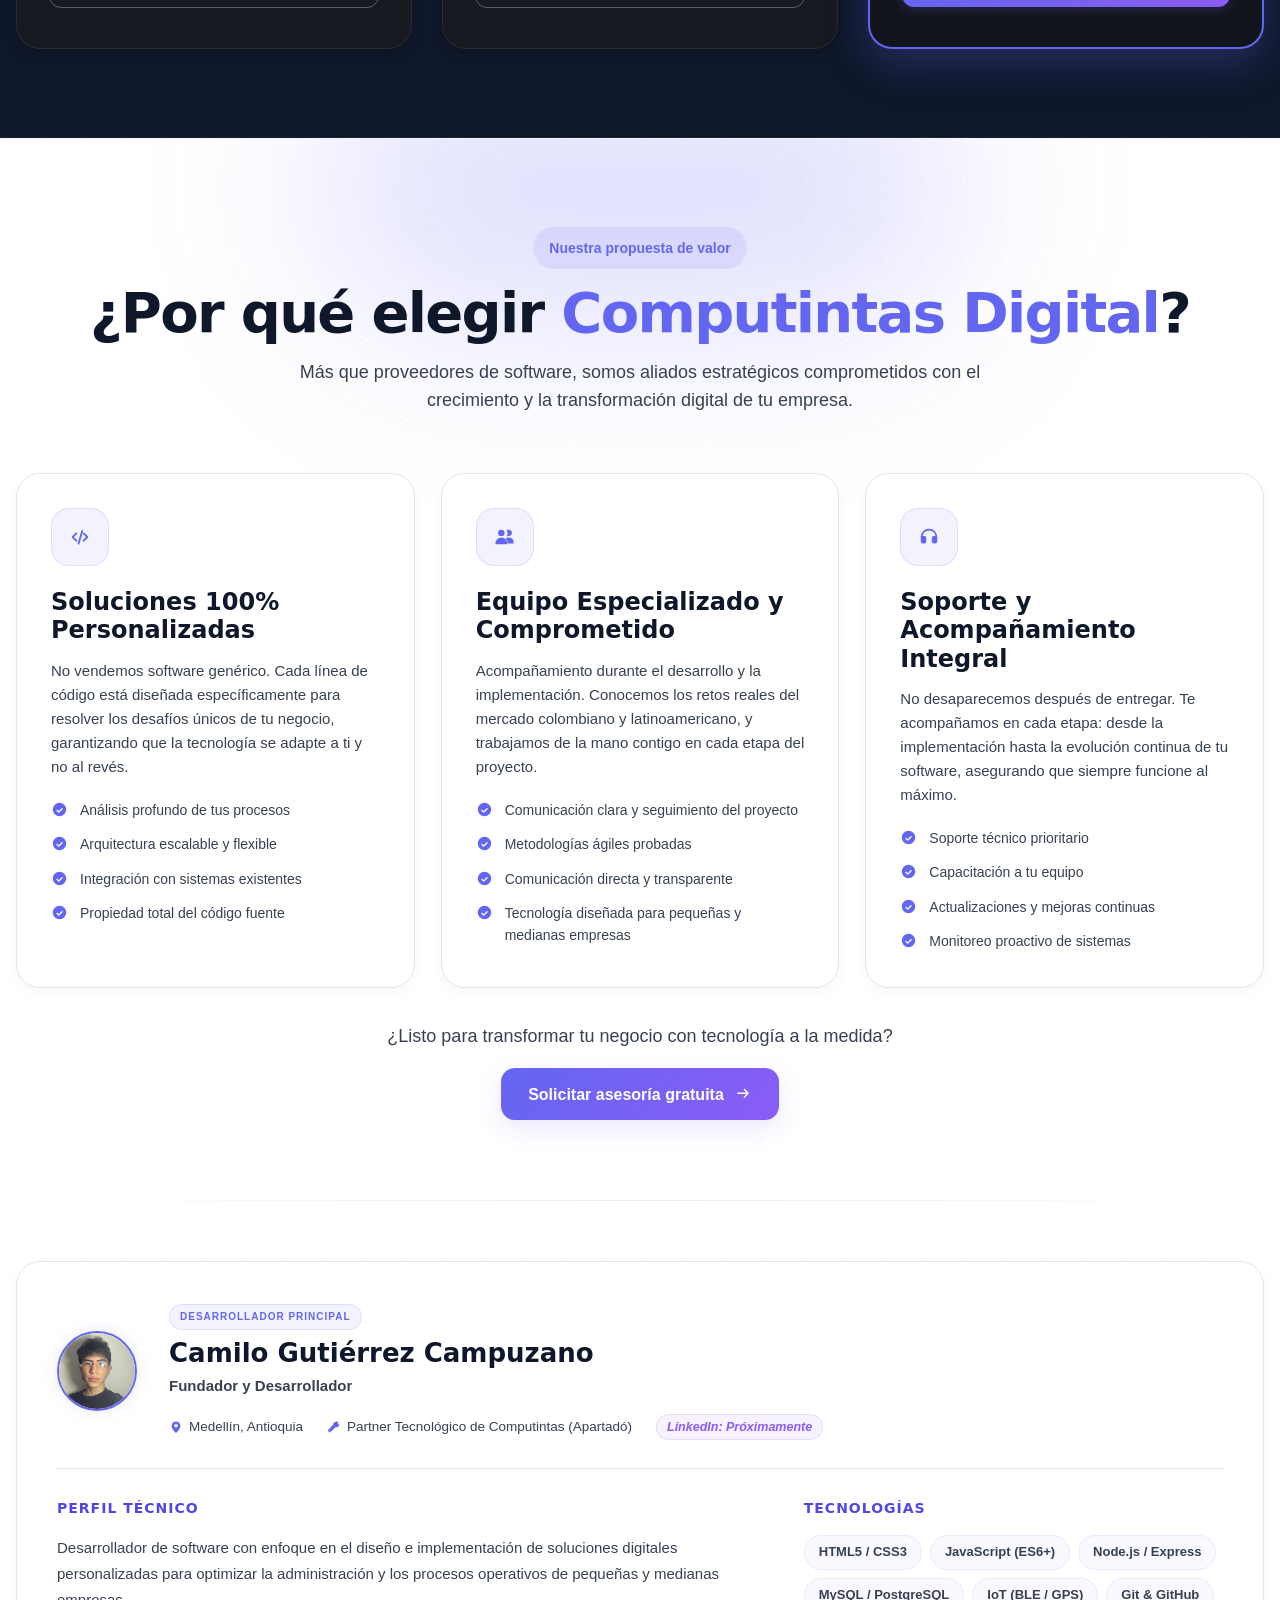
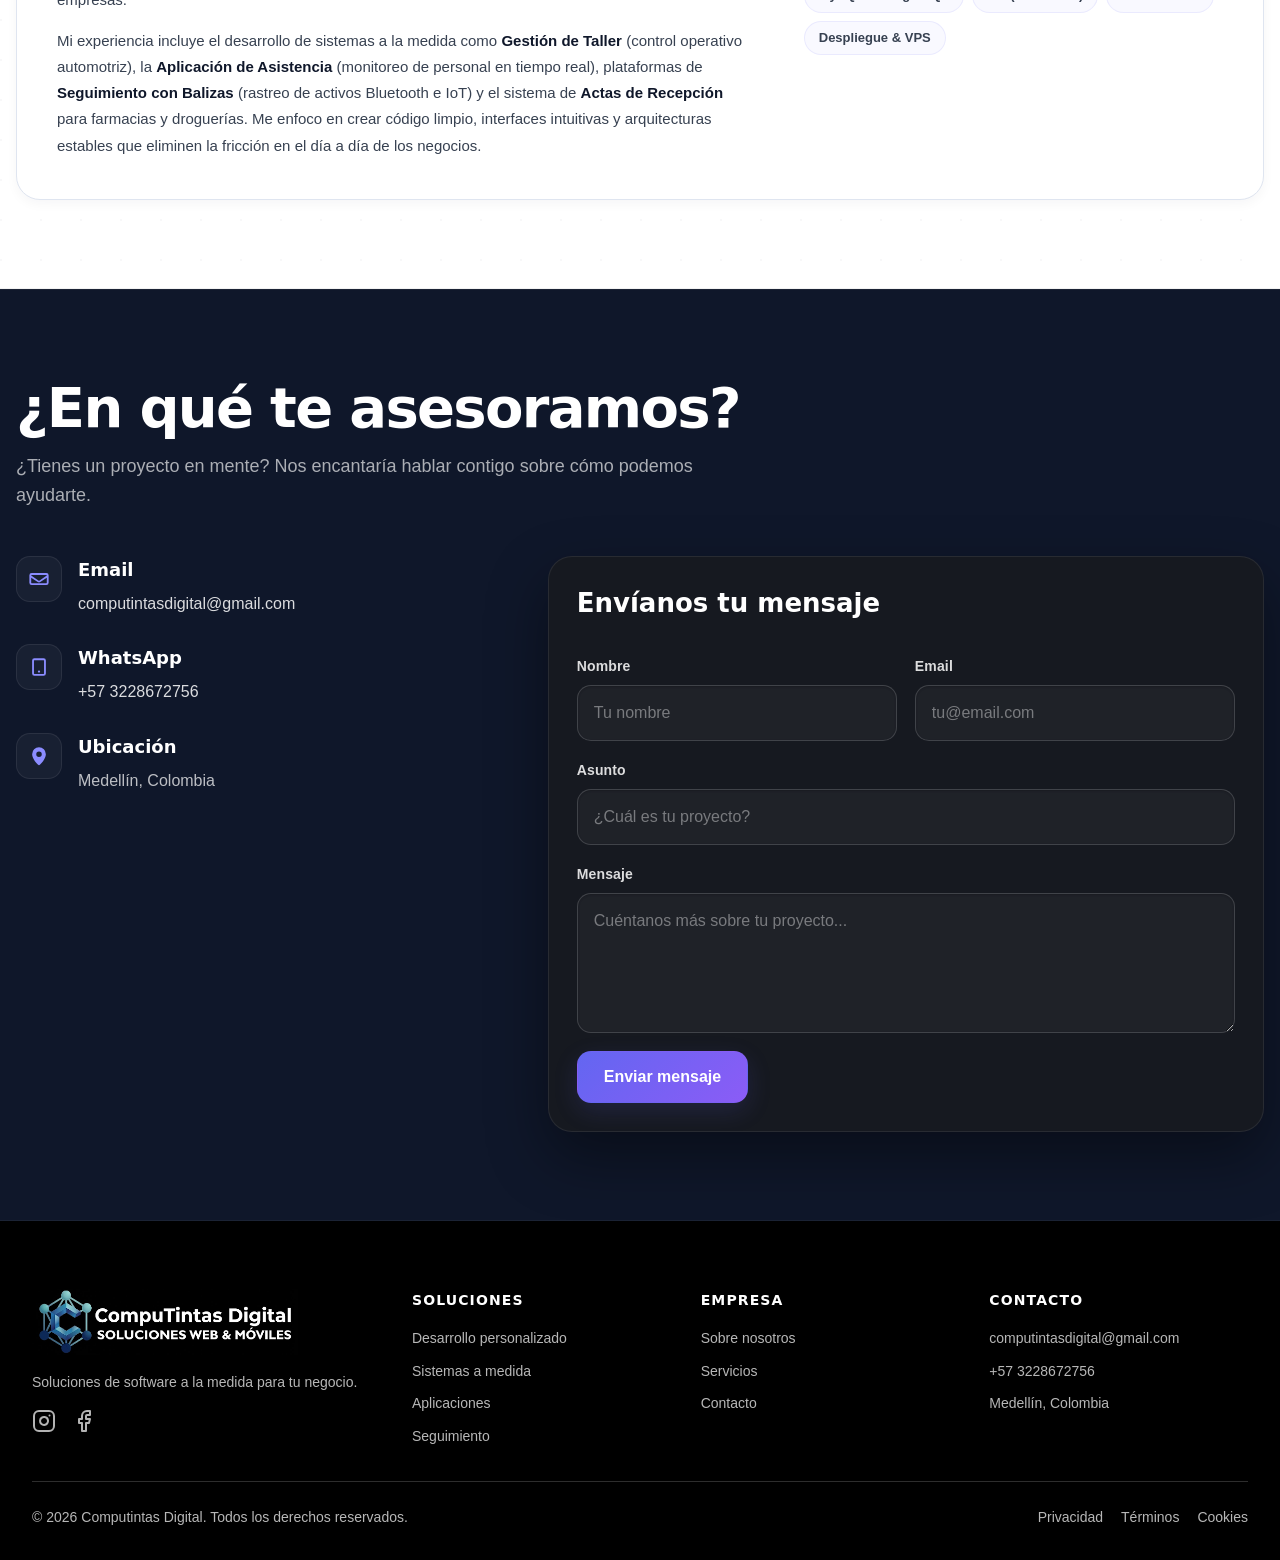
==== commit 7623ccb1: "feat: agregar enlaces a instagram y facebook en el footer" ====
--- a/index.html
+++ b/index.html
@@ -9,7 +9,7 @@
 <meta content="software, desarrollo, Colombia, soluciones digitales, aplicaciones" name="keywords"/>
 <link href="favicon.png" rel="icon" type="image/png"/>
 <link href="apple-touch-icon.png" rel="apple-touch-icon"/>
-<link rel="stylesheet" href="assets/css/styles.css?v=200" />
+<link rel="stylesheet" href="assets/css/styles.css?v=201" />
 
 </head>
 <body>
@@ -991,6 +991,14 @@
 <div class="footer-brand">
 <img alt="Computintas Digital" loading="lazy" src="assets/img/logo-computintas-footer.png"/>
 <p>Soluciones de software a la medida para tu negocio.</p>
+<div class="footer-socials" style="display: flex; gap: 16px; margin-top: 16px;">
+  <a href="https://www.instagram.com/computintasdigital/?next=%2F" target="_blank" rel="noopener noreferrer" aria-label="Instagram" style="color: rgba(255, 255, 255, 0.7); transition: color 0.3s ease;">
+    <svg xmlns="http://www.w3.org/2000/svg" width="24" height="24" viewBox="0 0 24 24" fill="none" stroke="currentColor" stroke-width="2" stroke-linecap="round" stroke-linejoin="round"><rect width="20" height="20" x="2" y="2" rx="5" ry="5"/><path d="M16 11.37A4 4 0 1 1 12.63 8 4 4 0 0 1 16 11.37z"/><line x1="17.5" x2="17.51" y1="6.5" y2="6.5"/></svg>
+  </a>
+  <a href="https://www.facebook.com/profile.php?id=61591146789656" target="_blank" rel="noopener noreferrer" aria-label="Facebook" style="color: rgba(255, 255, 255, 0.7); transition: color 0.3s ease;">
+    <svg xmlns="http://www.w3.org/2000/svg" width="24" height="24" viewBox="0 0 24 24" fill="none" stroke="currentColor" stroke-width="2" stroke-linecap="round" stroke-linejoin="round"><path d="M18 2h-3a5 5 0 0 0-5 5v3H7v4h3v8h4v-8h3l1-4h-4V7a1 1 0 0 1 1-1h3z"/></svg>
+  </a>
+</div>
 </div>
 <div class="footer-column">
 <h3>Soluciones</h3>
